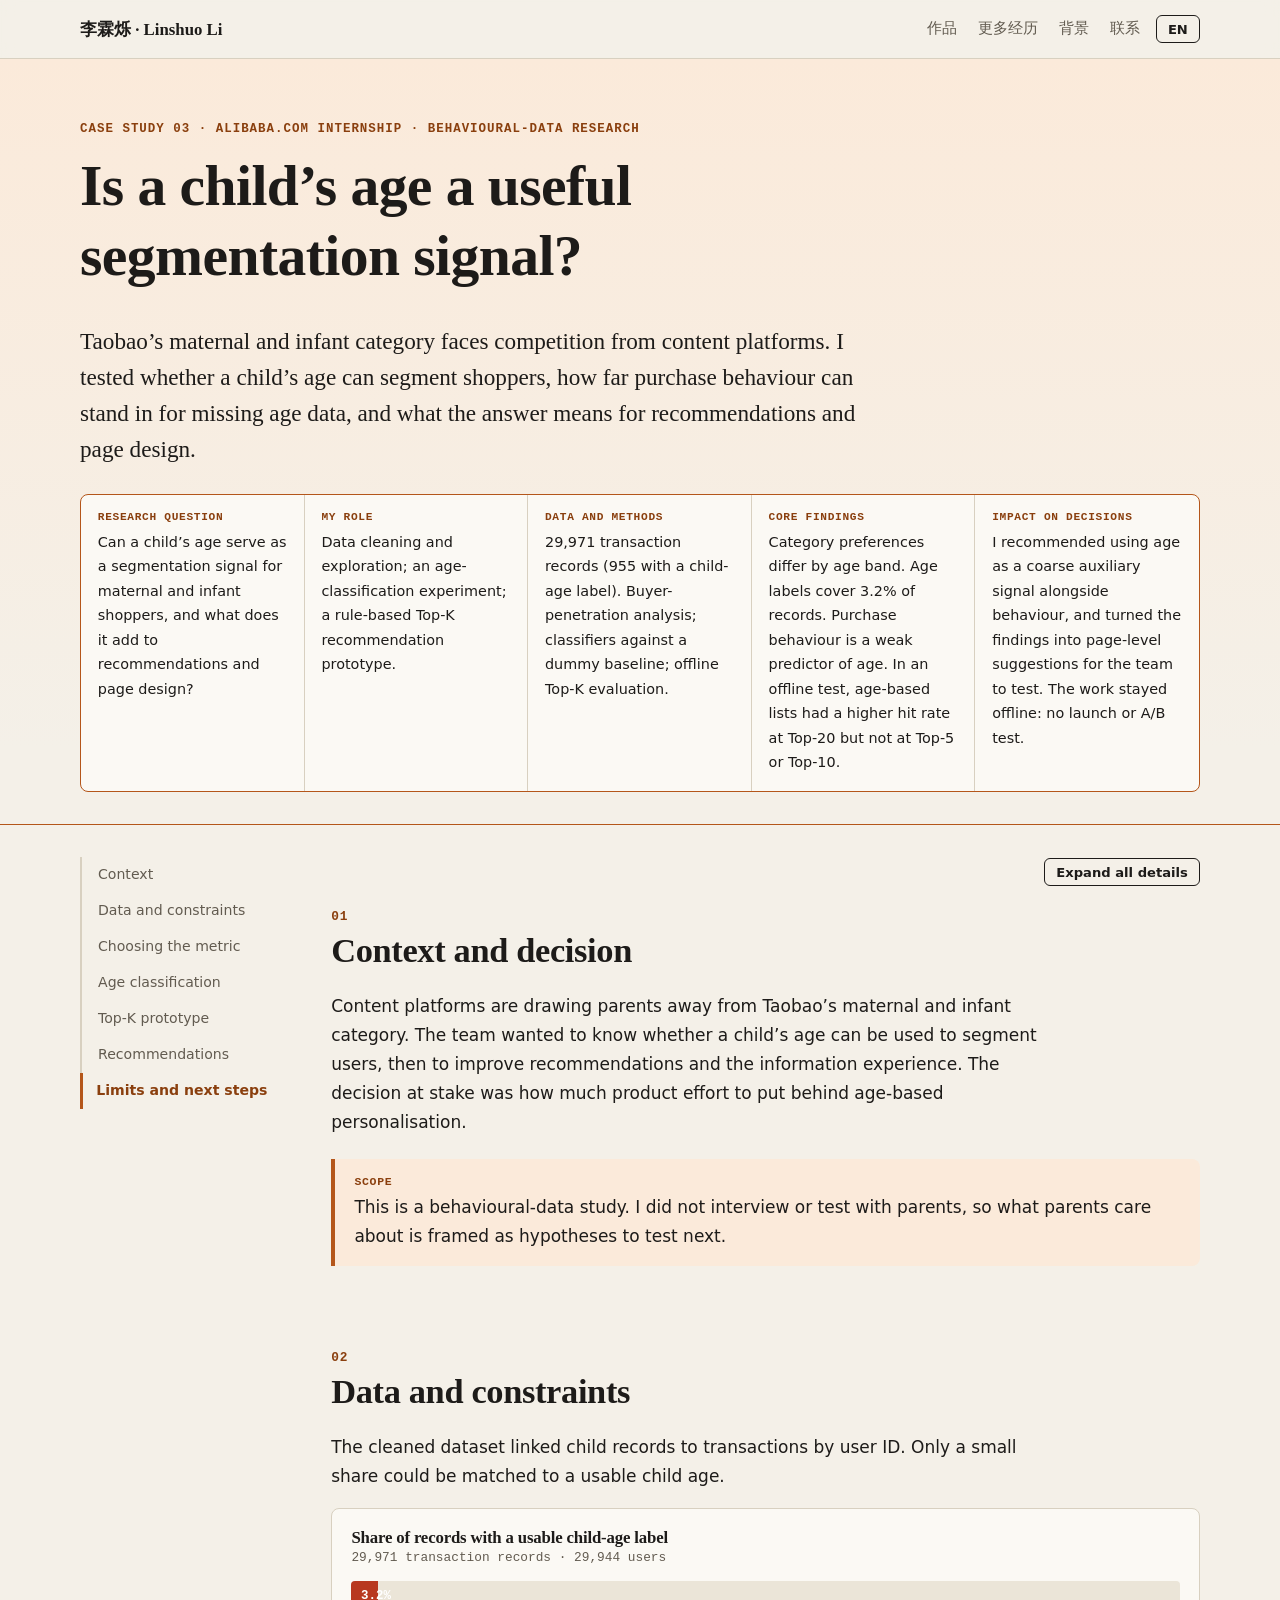
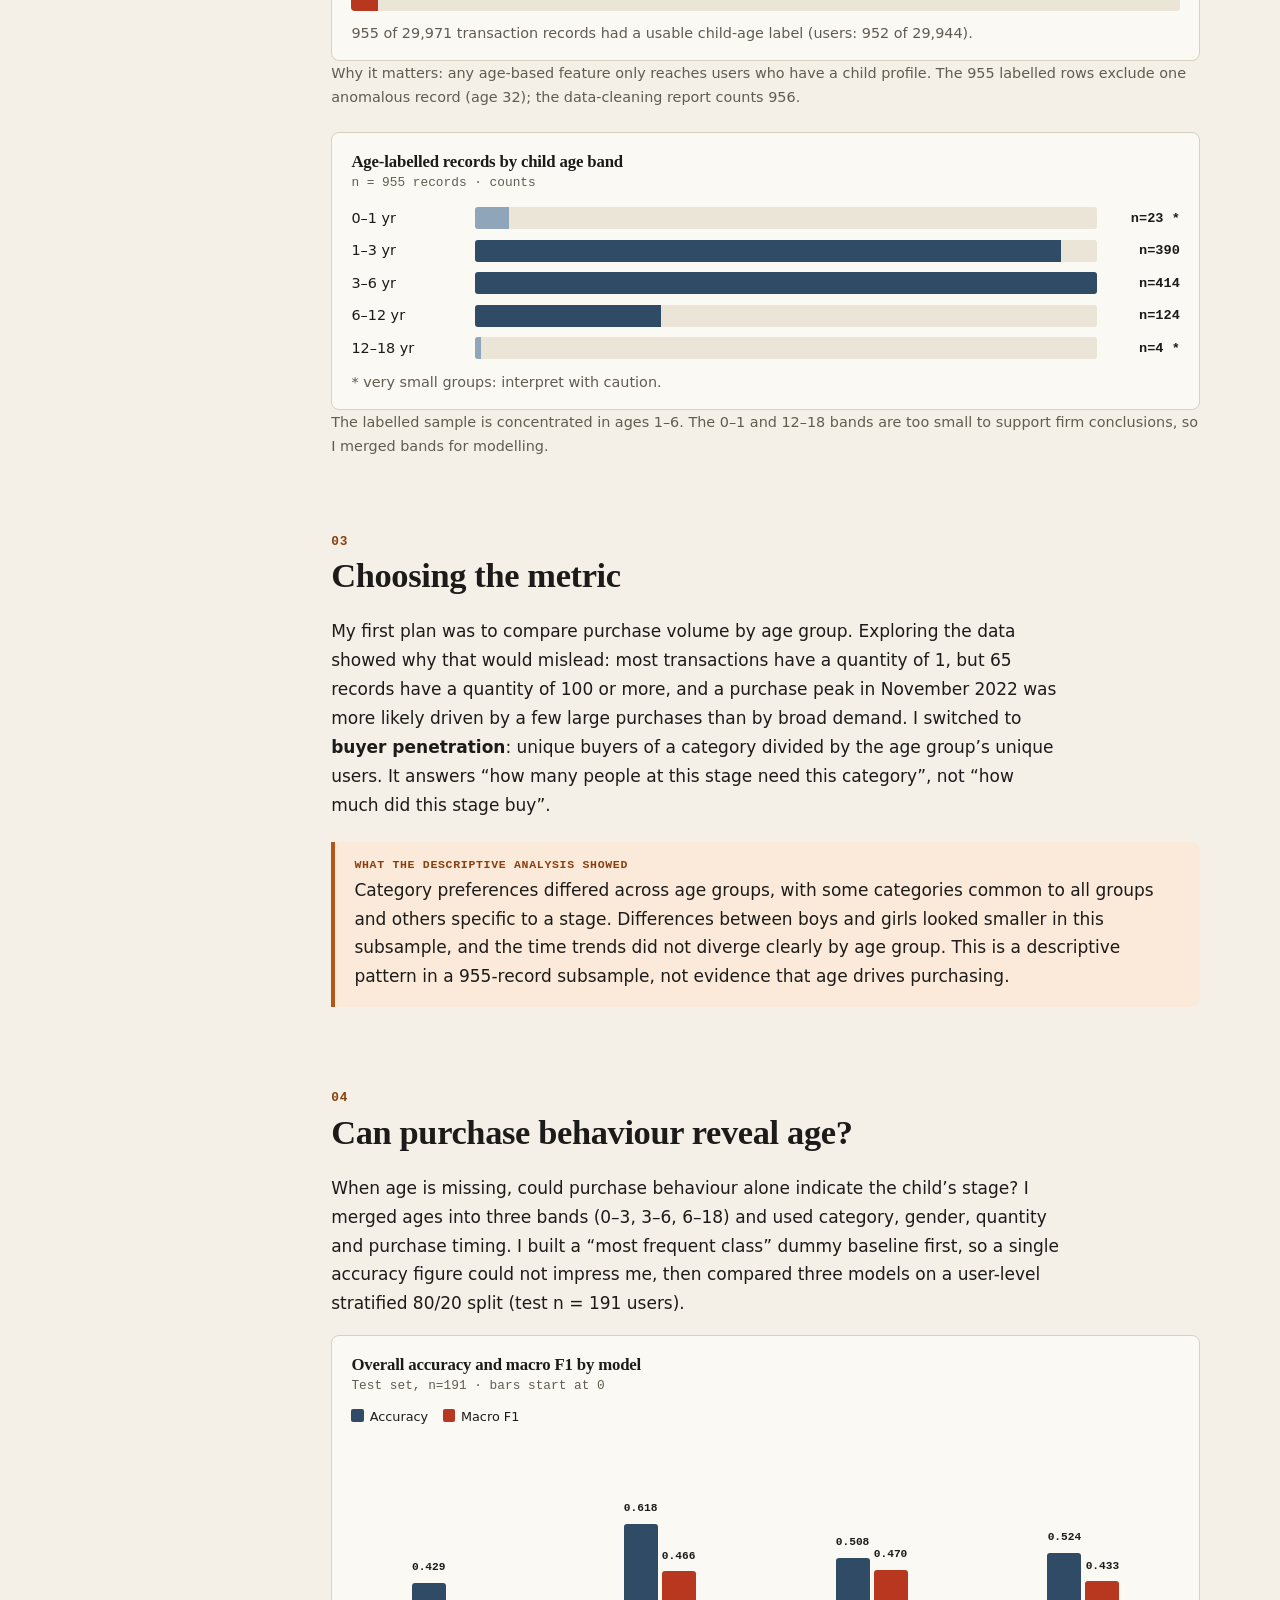
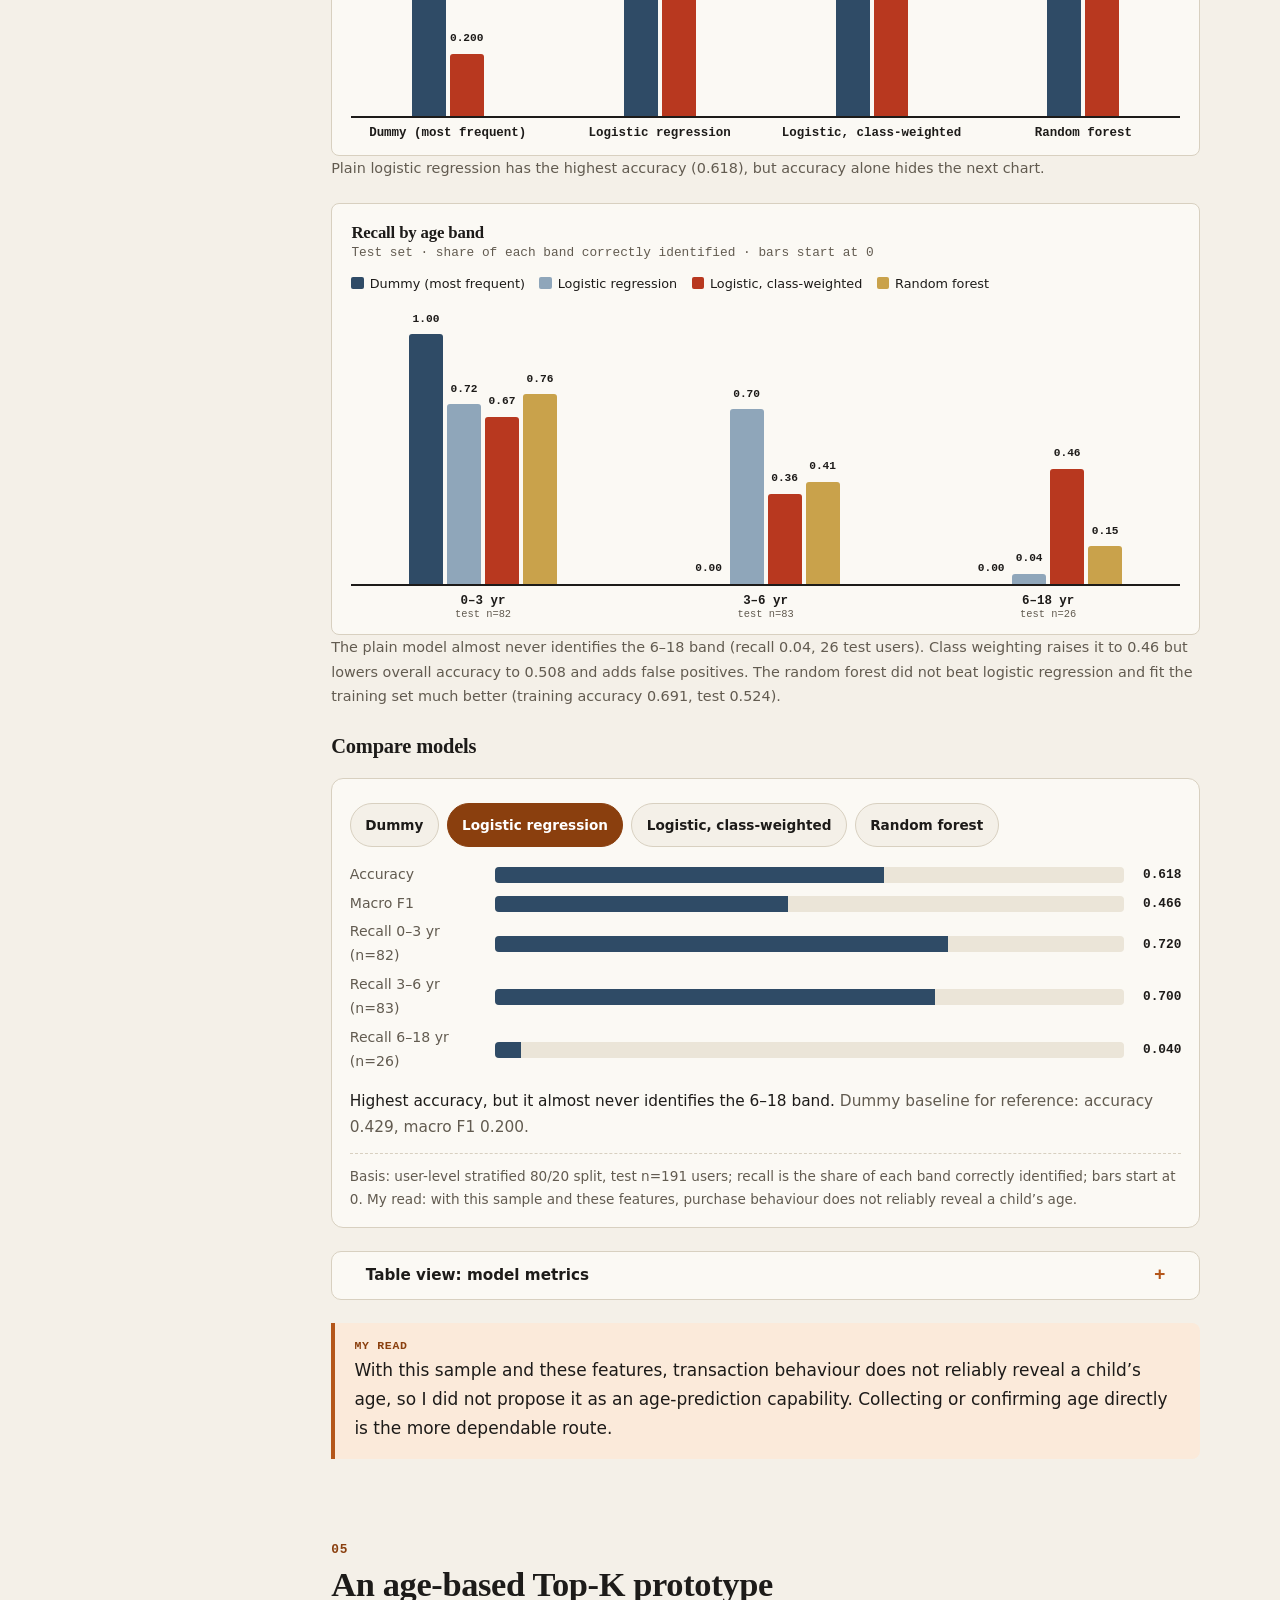
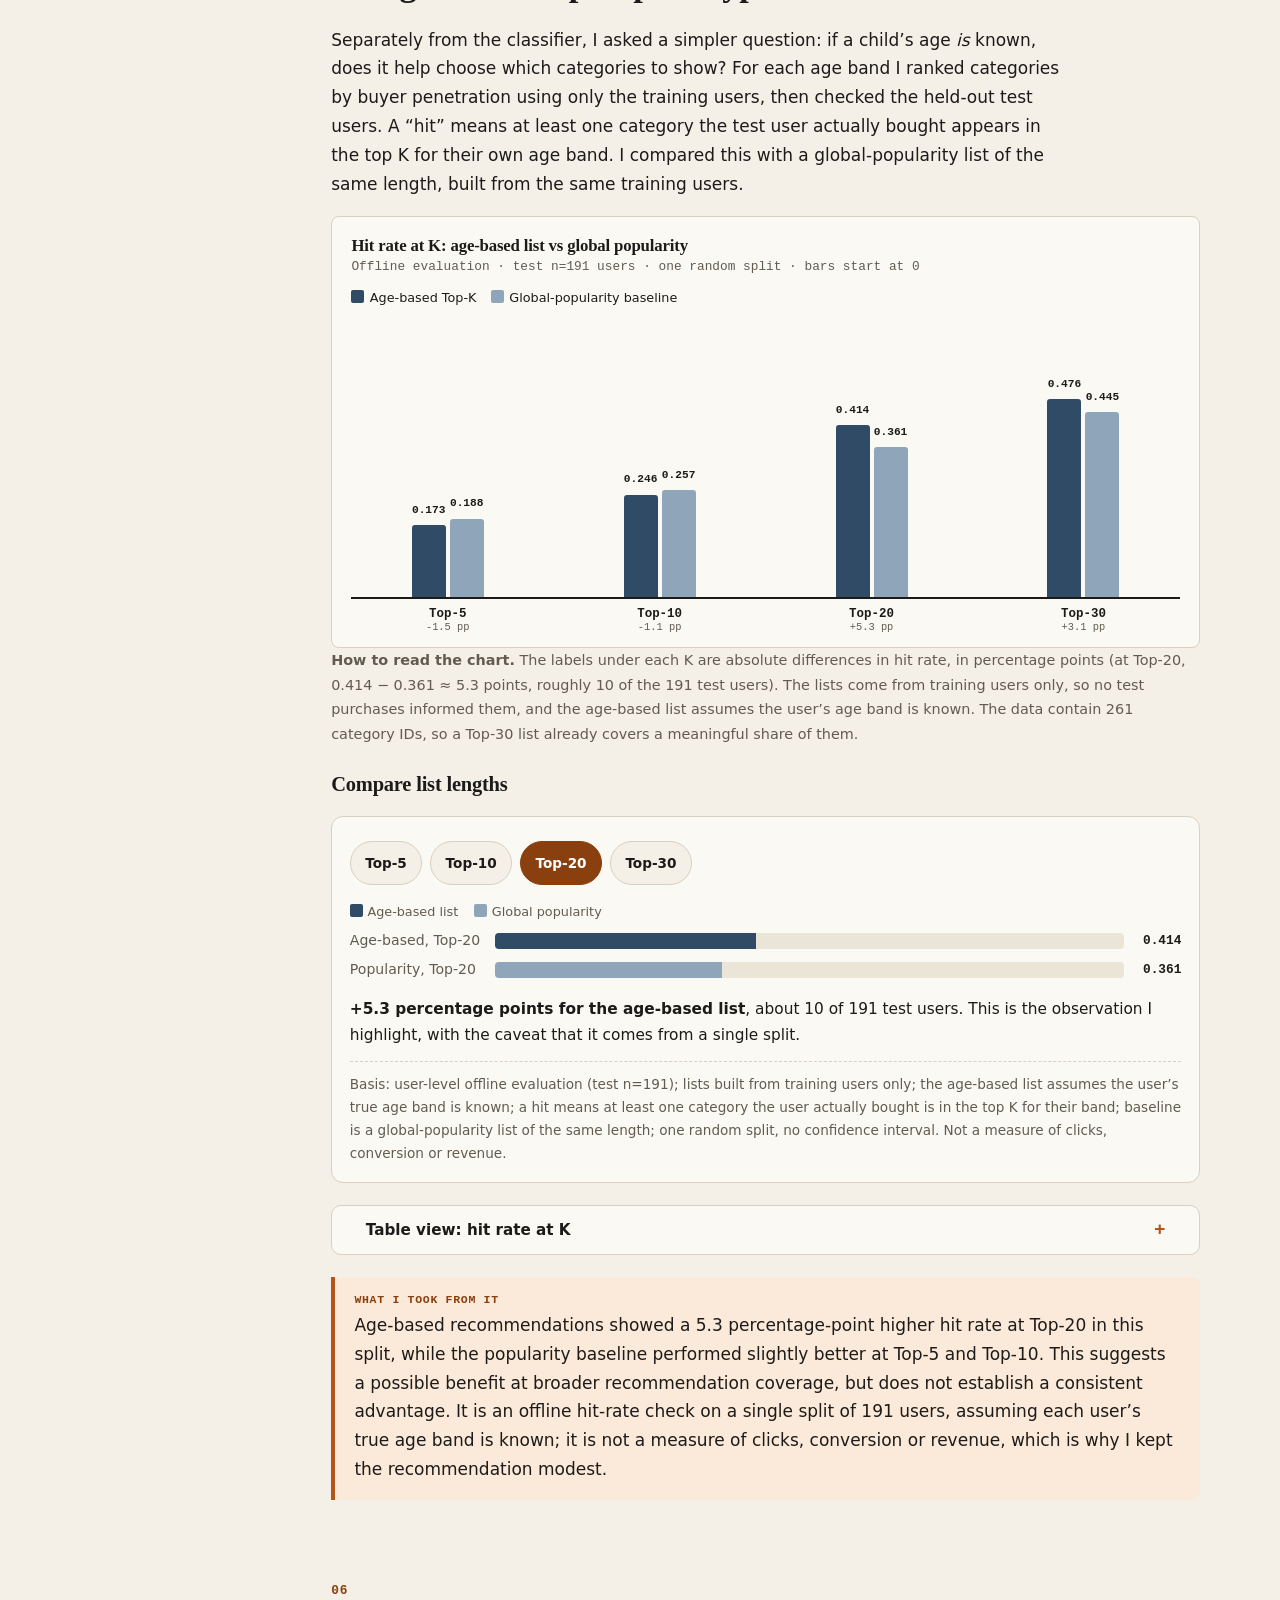
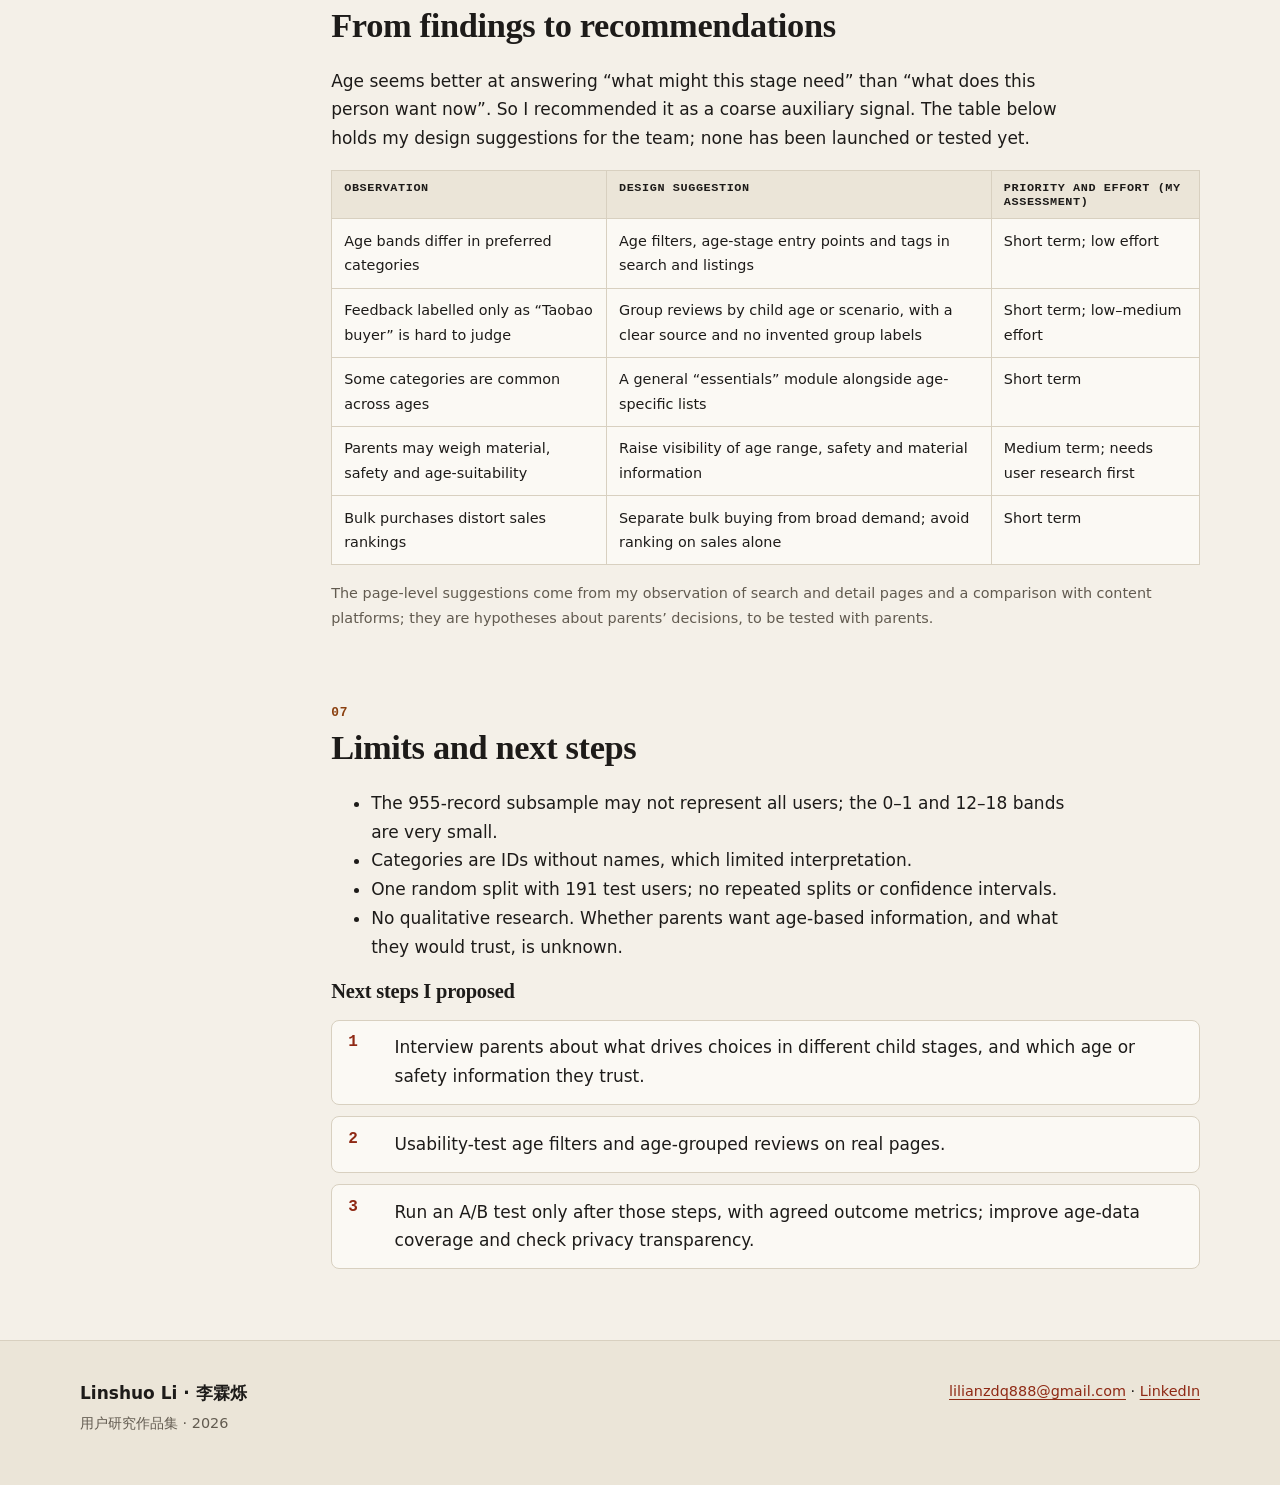
==== projects/alibaba-age-signal.html @ a8edc2e0 "Add portfolio website Add portfolio website" ====
<!DOCTYPE html>

<html data-mode="final" lang="en">
<head>
<meta charset="utf-8"/>
<meta content="width=device-width,initial-scale=1" name="viewport"/>
<title>Alibaba age signal — Linshuo Li</title>
<meta content="Case study: behavioural-data analysis of age as a segmentation signal." name="description"/>
<link href="../assets/css/main.css" rel="stylesheet"/>
<link href="../assets/css/v2.css" rel="stylesheet"/>
</head>
<body data-theme="alibaba">
<a class="skip" data-zh="跳到正文" href="#main">Skip to content</a>

<header class="top"><div class="wrap">
<a class="brand" href="../index.html">李霖烁 · Linshuo Li</a>
<nav aria-label="Main" class="nav" id="nav"><a data-zh="作品" href="../index.html#work">Work</a><a data-zh="更多经历" href="../index.html#more">More work</a><a data-zh="背景" href="../index.html#about">Background</a><a data-zh="联系" href="../index.html#contact">Contact</a></nav>
<button aria-label="Switch language" class="btn sm" id="langBtn" type="button">EN</button>
<button aria-controls="nav" aria-expanded="false" class="btn sm menu-btn" data-zh="菜单" type="button">Menu</button>
</div></header>
<main id="main">
<div class="p-hero"><div class="wrap">
<p class="eyebrow">Case study 03 · Alibaba.com internship · behavioural-data research</p>
<h1>Is a child’s age a useful segmentation signal?</h1>
<p class="positioning" style="margin-bottom:0">Taobao’s maternal and infant category faces competition from content platforms. I tested whether a child’s age can segment shoppers, how far purchase behaviour can stand in for missing age data, and what the answer means for recommendations and page design.</p>
<div class="summary">
<div><b>Research question</b>Can a child’s age serve as a segmentation signal for maternal and infant shoppers, and what does it add to recommendations and page design?</div>
<div><b>My role</b>Data cleaning and exploration; an age-classification experiment; a rule-based Top-K recommendation prototype.</div>
<div><b>Data and methods</b>29,971 transaction records (955 with a child-age label). Buyer-penetration analysis; classifiers against a dummy baseline; offline Top-K evaluation.</div>
<div><b>Core findings</b>Category preferences differ by age band. Age labels cover 3.2% of records. Purchase behaviour is a weak predictor of age. In an offline test, age-based lists had a higher hit rate at Top-20 but not at Top-5 or Top-10.</div>
<div><b>Impact on decisions</b>I recommended using age as a coarse auxiliary signal alongside behaviour, and turned the findings into page-level suggestions for the team to test. The work stayed offline: no launch or A/B test.</div>
</div></div></div>
<div class="wrap layout">
<nav aria-label="On this page" class="toc"><a href="#context">Context</a><a href="#data">Data and constraints</a><a href="#metric">Choosing the metric</a><a href="#model">Age classification</a><a href="#topk">Top-K prototype</a><a href="#action">Recommendations</a><a href="#limits">Limits and next steps</a></nav>
<article>
<p class="deep-ctl"><button class="btn sm" data-expand-all="" type="button">Expand all details</button></p>
<section id="context"><h2><span class="n">01</span>Context and decision</h2>
<p class="read">Content platforms are drawing parents away from Taobao’s maternal and infant category. The team wanted to know whether a child’s age can be used to segment users, then to improve recommendations and the information experience. The decision at stake was how much product effort to put behind age-based personalisation.</p>
<div class="callout"><b class="k">Scope</b><p>This is a behavioural-data study. I did not interview or test with parents, so what parents care about is framed as hypotheses to test next.</p></div></section>
<section id="data"><h2><span class="n">02</span>Data and constraints</h2>
<p class="read">The cleaned dataset linked child records to transactions by user ID. Only a small share could be matched to a usable child age.</p>
<div class="chart"><h4>Share of records with a usable child-age label</h4><p class="sub">29,971 transaction records · 29,944 users</p><div data-chart="coverage"></div></div>
<p class="small muted">Why it matters: any age-based feature only reaches users who have a child profile. The 955 labelled rows exclude one anomalous record (age 32); the data-cleaning report counts 956.</p>
<div class="chart" style="margin-top:1.4rem"><h4>Age-labelled records by child age band</h4><p class="sub">n = 955 records · counts</p><div data-chart="ageDist"></div></div>
<p class="small muted">The labelled sample is concentrated in ages 1–6. The 0–1 and 12–18 bands are too small to support firm conclusions, so I merged bands for modelling.</p></section>
<section id="metric"><h2><span class="n">03</span>Choosing the metric</h2>
<p class="read">My first plan was to compare purchase volume by age group. Exploring the data showed why that would mislead: most transactions have a quantity of 1, but 65 records have a quantity of 100 or more, and a purchase peak in November 2022 was more likely driven by a few large purchases than by broad demand. I switched to <b>buyer penetration</b>: unique buyers of a category divided by the age group’s unique users. It answers “how many people at this stage need this category”, not “how much did this stage buy”.</p>
<div class="callout data"><b class="k">What the descriptive analysis showed</b><p>Category preferences differed across age groups, with some categories common to all groups and others specific to a stage. Differences between boys and girls looked smaller in this subsample, and the time trends did not diverge clearly by age group. This is a descriptive pattern in a 955-record subsample, not evidence that age drives purchasing.</p></div></section>
<section id="model"><h2><span class="n">04</span>Can purchase behaviour reveal age?</h2>
<p class="read">When age is missing, could purchase behaviour alone indicate the child’s stage? I merged ages into three bands (0–3, 3–6, 6–18) and used category, gender, quantity and purchase timing. I built a “most frequent class” dummy baseline first, so a single accuracy figure could not impress me, then compared three models on a user-level stratified 80/20 split (test n = 191 users).</p>
<div class="chart"><h4>Overall accuracy and macro F1 by model</h4><p class="sub">Test set, n=191 · bars start at 0</p><div data-chart="models"></div></div>
<p class="small muted">Plain logistic regression has the highest accuracy (0.618), but accuracy alone hides the next chart.</p>
<div class="chart" style="margin-top:1.4rem"><h4>Recall by age band</h4><p class="sub">Test set · share of each band correctly identified · bars start at 0</p><div data-chart="recall"></div></div>
<p class="small muted">The plain model almost never identifies the 6–18 band (recall 0.04, 26 test users). Class weighting raises it to 0.46 but lowers overall accuracy to 0.508 and adds false positives. The random forest did not beat logistic regression and fit the training set much better (training accuracy 0.691, test 0.524).</p>
<h3 style="margin-top:1.6rem">Compare models</h3><div class="xp" data-xp="models"></div><details class="deep" open=""><summary>Table view: model metrics</summary><div class="tbl-wrap"><table class="tbl"><thead><tr><th>Model</th><th>Accuracy</th><th>Macro F1</th><th>Recall 0–3</th><th>Recall 3–6</th><th>Recall 6–18</th></tr></thead><tbody><tr><td>Dummy (most frequent)</td><td>0.429</td><td>0.200</td><td>1.00</td><td>0.00</td><td>0.00</td></tr><tr><td>Logistic regression</td><td>0.618</td><td>0.466</td><td>0.72</td><td>0.70</td><td>0.04</td></tr><tr><td>Logistic, class-weighted</td><td>0.508</td><td>0.470</td><td>0.67</td><td>0.36</td><td>0.46</td></tr><tr><td>Random forest</td><td>0.524</td><td>0.433</td><td>0.76</td><td>0.41</td><td>0.15</td></tr></tbody></table></div><p class="small muted">Test set n=191 users (support 82 / 83 / 26).</p></details>
<div class="callout"><b class="k">My read</b><p>With this sample and these features, transaction behaviour does not reliably reveal a child’s age, so I did not propose it as an age-prediction capability. Collecting or confirming age directly is the more dependable route.</p></div></section>
<section id="topk"><h2><span class="n">05</span>An age-based Top-K prototype</h2>
<p class="read">Separately from the classifier, I asked a simpler question: if a child’s age <em>is</em> known, does it help choose which categories to show? For each age band I ranked categories by buyer penetration using only the training users, then checked the held-out test users. A “hit” means at least one category the test user actually bought appears in the top K for their own age band. I compared this with a global-popularity list of the same length, built from the same training users.</p>
<div class="chart"><h4>Hit rate at K: age-based list vs global popularity</h4><p class="sub">Offline evaluation · test n=191 users · one random split · bars start at 0</p><div data-chart="hit"></div></div>
<p class="small muted"><b>How to read the chart.</b> The labels under each K are absolute differences in hit rate, in percentage points (at Top-20, 0.414 − 0.361 ≈ 5.3 points, roughly 10 of the 191 test users). The lists come from training users only, so no test purchases informed them, and the age-based list assumes the user’s age band is known. The data contain 261 category IDs, so a Top-30 list already covers a meaningful share of them.</p>
<h3 style="margin-top:1.6rem">Compare list lengths</h3><div class="xp" data-xp="k"></div><details class="deep" open=""><summary>Table view: hit rate at K</summary><div class="tbl-wrap"><table class="tbl"><thead><tr><th>K</th><th>Age-based</th><th>Global popularity</th><th>Difference (points)</th></tr></thead><tbody><tr><td>5</td><td>0.173</td><td>0.188</td><td>−1.5</td></tr><tr><td>10</td><td>0.246</td><td>0.257</td><td>−1.1</td></tr><tr><td>20</td><td>0.414</td><td>0.361</td><td>+5.3</td></tr><tr><td>30</td><td>0.476</td><td>0.445</td><td>+3.1</td></tr></tbody></table></div><p class="small muted">Offline, user-level, test n=191, single split.</p></details>
<div class="callout data"><b class="k">What I took from it</b><p>Age-based recommendations showed a 5.3 percentage-point higher hit rate at Top-20 in this split, while the popularity baseline performed slightly better at Top-5 and Top-10. This suggests a possible benefit at broader recommendation coverage, but does not establish a consistent advantage. It is an offline hit-rate check on a single split of 191 users, assuming each user’s true age band is known; it is not a measure of clicks, conversion or revenue, which is why I kept the recommendation modest.</p></div></section>
<section id="action"><h2><span class="n">06</span>From findings to recommendations</h2>
<p class="read">Age seems better at answering “what might this stage need” than “what does this person want now”. So I recommended it as a coarse auxiliary signal. The table below holds my design suggestions for the team; none has been launched or tested yet.</p>
<div class="tbl-wrap"><table class="tbl"><thead><tr><th>Observation</th><th>Design suggestion</th><th>Priority and effort (my assessment)</th></tr></thead><tbody>
<tr><td>Age bands differ in preferred categories</td><td>Age filters, age-stage entry points and tags in search and listings</td><td>Short term; low effort</td></tr>
<tr><td>Feedback labelled only as “Taobao buyer” is hard to judge</td><td>Group reviews by child age or scenario, with a clear source and no invented group labels</td><td>Short term; low–medium effort</td></tr>
<tr><td>Some categories are common across ages</td><td>A general “essentials” module alongside age-specific lists</td><td>Short term</td></tr>
<tr><td>Parents may weigh material, safety and age-suitability</td><td>Raise visibility of age range, safety and material information</td><td>Medium term; needs user research first</td></tr>
<tr><td>Bulk purchases distort sales rankings</td><td>Separate bulk buying from broad demand; avoid ranking on sales alone</td><td>Short term</td></tr>
</tbody></table></div>
<p class="small muted">The page-level suggestions come from my observation of search and detail pages and a comparison with content platforms; they are hypotheses about parents’ decisions, to be tested with parents.</p></section>
<section id="limits"><h2><span class="n">07</span>Limits and next steps</h2>
<ul class="read"><li>The 955-record subsample may not represent all users; the 0–1 and 12–18 bands are very small.</li>
<li>Categories are IDs without names, which limited interpretation.</li>
<li>One random split with 191 test users; no repeated splits or confidence intervals.</li>
<li>No qualitative research. Whether parents want age-based information, and what they would trust, is unknown.</li></ul>
<h3>Next steps I proposed</h3>
<ol class="stage-list"><li><span>Interview parents about what drives choices in different child stages, and which age or safety information they trust.</span></li><li><span>Usability-test age filters and age-grouped reviews on real pages.</span></li><li><span>Run an A/B test only after those steps, with agreed outcome metrics; improve age-data coverage and check privacy transparency.</span></li></ol>

</section>
</article></div>
</main>
<footer class="site"><div class="wrap">
<div><b>Linshuo Li · 李霖烁</b><br/><span class="muted small" data-zh="用户研究作品集 · 2026">User research portfolio · 2026</span></div>
<div class="small"><a href="mailto:lilianzdq888@gmail.com">lilianzdq888@gmail.com</a> · <a href="https://www.linkedin.com/in/lilian-li-856014299/" rel="noopener" target="_blank">LinkedIn</a></div>
</div></footer>
<script src="../assets/js/data.js"></script>
<script src="../assets/js/main.js"></script>
<script src="../assets/js/v2.js"></script>
</body>
</html>
---- assets/css/main.css ----
/* Research-notebook / evidence-board theme. Edit the variables to re-theme. */
:root{
  --paper:#F4F0E8; --paper2:#EBE5D8; --card:#FBF9F4; --ink:#1D1B19; --muted:#625B50; --rule:#D8D0C0;
  --accent:#B8381F; --accent-ink:#8F2914; --data:#2F4B66; --data2:#8FA6BA; --tint:#E4EAF0; --mark:#F5E391;
  --serif:"Iowan Old Style","Palatino Linotype","Noto Serif SC","Songti SC","STSong",Georgia,serif;
  --sans:system-ui,-apple-system,"Segoe UI","PingFang SC","Microsoft YaHei","Noto Sans SC",sans-serif;
  --mono:ui-monospace,"SF Mono",Consolas,"Liberation Mono",monospace;
  --maxw:1120px; --read:68ch;
}
*,*::before,*::after{box-sizing:border-box}
html{scroll-behavior:smooth;-webkit-text-size-adjust:100%}
body{margin:0;background:var(--paper);color:var(--ink);font:400 17px/1.7 var(--sans);overflow-x:hidden}
img,video{max-width:100%;height:auto;display:block}
a{color:var(--accent-ink);text-underline-offset:3px}
a:hover{color:var(--accent)}
:focus-visible{outline:3px solid var(--data);outline-offset:3px;border-radius:3px}
.skip{position:absolute;left:-999px;top:8px;background:var(--ink);color:#fff;padding:.5rem .9rem;z-index:100}
.skip:focus{left:8px}
.wrap{width:min(100% - 2.5rem,var(--maxw));margin-inline:auto}
h1,h2,h3,h4{font-family:var(--serif);line-height:1.2;margin:0 0 .6em;font-weight:600;letter-spacing:-.01em}
h1{font-size:clamp(2.1rem,5.4vw,3.6rem)} h2{font-size:clamp(1.55rem,3.2vw,2.15rem)} h3{font-size:1.28rem} h4{font-size:1.05rem}
p{margin:0 0 1em} .read{max-width:var(--read)}
.eyebrow{font:600 .78rem/1 var(--mono);letter-spacing:.08em;text-transform:uppercase;color:var(--accent-ink);margin:0 0 1rem}
.muted{color:var(--muted)} .small{font-size:.9rem} .mono{font-family:var(--mono)}

/* top bar */
.top{position:sticky;top:0;z-index:50;background:color-mix(in srgb,var(--paper) 92%,transparent);backdrop-filter:blur(8px);border-bottom:1px solid var(--rule)}
.top .wrap{display:flex;align-items:center;gap:1rem;min-height:58px}
.brand{font:700 1.05rem var(--serif);text-decoration:none;color:var(--ink);margin-right:auto}
.nav{display:flex;gap:1.3rem;align-items:center}
.nav a{font:500 .92rem var(--sans);text-decoration:none;color:var(--muted);padding:.4rem 0;border-bottom:2px solid transparent}
.nav a:hover,.nav a[aria-current="true"]{color:var(--ink);border-bottom-color:var(--accent)}
.btn{display:inline-flex;align-items:center;gap:.5rem;font:600 .92rem var(--sans);padding:.65rem 1.05rem;border:1.5px solid var(--ink);border-radius:6px;background:transparent;color:var(--ink);text-decoration:none;cursor:pointer;transition:transform .15s,background .15s,color .15s}
.btn:hover{background:var(--ink);color:var(--paper);transform:translateY(-1px)}
.btn.solid{background:var(--ink);color:var(--paper)} .btn.solid:hover{background:var(--accent);border-color:var(--accent)}
.btn.sm{padding:.35rem .7rem;font-size:.82rem}
.menu-btn{display:none}
@media(max-width:860px){
  .menu-btn{display:inline-flex}
  .nav{position:absolute;inset:58px 0 auto 0;background:var(--paper);border-bottom:1px solid var(--rule);flex-direction:column;align-items:flex-start;padding:.8rem 1.25rem 1.2rem;gap:.2rem;display:none}
  .nav.open{display:flex} .nav a{padding:.55rem 0;width:100%}
}

/* notebook paper hero */
.hero{padding:clamp(2.5rem,6vw,5rem) 0 clamp(2rem,4vw,3.5rem);background-image:linear-gradient(var(--rule) 1px,transparent 1px);background-size:100% 2.1rem;background-position:0 .6rem;border-bottom:1px solid var(--rule)}
.hero .grid{display:grid;grid-template-columns:minmax(0,1.5fr) minmax(0,.8fr);gap:clamp(1.5rem,4vw,3.5rem);align-items:center}
.hero.nophoto .grid{grid-template-columns:1fr}
.hero h1 .en-name{display:block;font-size:.5em;font-weight:500;color:var(--muted);margin-top:.35em;font-family:var(--sans);letter-spacing:0}
.positioning{font:400 clamp(1.15rem,2.3vw,1.45rem)/1.55 var(--serif);max-width:34em;margin:1.2rem 0 1.6rem}
.positioning mark{background:linear-gradient(transparent 55%,var(--mark) 55%);color:inherit}
.chips{display:flex;flex-wrap:wrap;gap:.5rem;margin:0 0 1.5rem;padding:0;list-style:none}
.chip{font:500 .8rem var(--sans);padding:.28rem .7rem;border:1px solid var(--rule);border-radius:99px;background:var(--card)}
.cta-row{display:flex;flex-wrap:wrap;gap:.7rem}
.photo{margin:0;position:relative;transform:rotate(1.2deg);background:var(--card);padding:.7rem .7rem 2.2rem;box-shadow:0 10px 30px -14px rgba(0,0,0,.35);border:1px solid var(--rule)}
.photo::before{content:"";position:absolute;top:-12px;left:50%;width:84px;height:24px;margin-left:-42px;background:rgba(184,56,31,.28);transform:rotate(-3deg)}
.photo{min-width:0}.photo img{aspect-ratio:4/5;object-fit:cover;width:100%}
@media(max-width:820px){.hero .grid{grid-template-columns:minmax(0,1fr)}.photo{max-width:260px;order:-1}}

section.block{padding:clamp(2.5rem,6vw,4.5rem) 0;border-top:1px solid var(--rule)}
section.block:first-of-type{border-top:0}
.sec-head{display:flex;justify-content:space-between;align-items:end;gap:1rem;flex-wrap:wrap;margin-bottom:1.6rem}
.sec-head h2{margin:0}

/* ability cards */
.abilities{display:grid;grid-template-columns:repeat(3,1fr);gap:1.1rem}
.ability{background:var(--card);border:1px solid var(--rule);border-radius:8px;padding:1.3rem 1.3rem 1.1rem;position:relative;transition:transform .2s,box-shadow .2s}
.ability:hover{transform:translateY(-3px);box-shadow:0 12px 24px -16px rgba(0,0,0,.4)}
.ability .no{font:700 .8rem var(--mono);color:var(--accent-ink)}
.ability p{margin:.3rem 0 .8rem;font-size:.96rem}
.ability .ev{font:500 .85rem var(--sans)}
@media(max-width:900px){.abilities{grid-template-columns:1fr}}

/* project covers */
.projects{display:grid;gap:1.3rem}
.pcard{display:grid;grid-template-columns:1.05fr 1fr;background:var(--card);border:1px solid var(--rule);border-radius:10px;overflow:hidden;text-decoration:none;color:inherit;transition:transform .25s,box-shadow .25s}
.pcard:hover{transform:translateY(-4px);box-shadow:0 18px 34px -22px rgba(0,0,0,.5);color:inherit}
.pcard:nth-child(even){grid-template-columns:1fr 1.05fr}.pcard:nth-child(even) .cover{order:2}
.cover{position:relative;min-height:290px;background:var(--tint);overflow:hidden}
.cover img.bg{position:absolute;inset:0;width:100%;height:100%;object-fit:cover;transition:transform .6s}
.pcard:hover .cover img.bg{transform:scale(1.04)}
.cover .badge{position:absolute;left:1rem;top:1rem;font:600 .72rem var(--mono);background:var(--ink);color:var(--paper);padding:.3rem .55rem;border-radius:4px;letter-spacing:.05em}
.pbody{padding:clamp(1.3rem,3vw,2.1rem);display:flex;flex-direction:column;gap:.2rem}
.pbody h3{font-size:1.55rem;margin-bottom:.5rem}
.facts{margin:.8rem 0 1rem;padding:0;list-style:none;display:grid;gap:.35rem;font-size:.92rem}
.facts li{display:grid;grid-template-columns:7.2rem 1fr;gap:.5rem}
.facts b{font:600 .72rem var(--mono);text-transform:uppercase;letter-spacing:.05em;color:var(--muted);padding-top:.25rem}
.more-link{margin-top:auto;font:600 .92rem var(--sans);color:var(--accent-ink)}
@media(max-width:820px){.pcard,.pcard:nth-child(even){grid-template-columns:1fr}.pcard:nth-child(even) .cover{order:0}.cover{min-height:210px}}
.cover-chart{position:absolute;inset:0;padding:1.6rem 1.4rem 1rem;display:flex;align-items:flex-end;gap:.6rem;background:linear-gradient(160deg,#E4EAF0,#F4F0E8)}
.cover-chart i{flex:1;background:var(--data);border-radius:3px 3px 0 0;display:block;position:relative}
.cover-chart i.lite{background:var(--data2)} .cover-chart i span{position:absolute;top:-1.2rem;left:0;right:0;text-align:center;font:600 .7rem var(--mono);color:var(--muted)}
.cover-chart small{position:absolute;left:1.4rem;top:3.4rem;font:600 .75rem var(--mono);color:var(--muted);max-width:60%}

/* small cards & timeline */
.cards{display:grid;grid-template-columns:repeat(3,1fr);gap:1rem}
@media(max-width:960px){.cards{grid-template-columns:1fr 1fr}} @media(max-width:620px){.cards{grid-template-columns:1fr}}
.mini{background:var(--card);border:1px solid var(--rule);border-radius:8px;padding:1.1rem 1.2rem}
.mini h3{font-size:1.08rem;margin-bottom:.35rem} .mini p{font-size:.92rem;margin:.3rem 0}
.tag{display:inline-block;font:600 .7rem var(--mono);letter-spacing:.04em;padding:.18rem .5rem;border-radius:4px;background:var(--tint);color:var(--data);margin:0 .3rem .3rem 0;text-transform:uppercase}
.tag.warn{background:#F8E0D8;color:var(--accent-ink)} .tag.synth{background:#FBE7A6;color:#5B4500}
.timeline{list-style:none;margin:0;padding:0 0 0 1.4rem;border-left:2px solid var(--rule)}
.timeline li{position:relative;padding:0 0 1.25rem 1rem}
.timeline li::before{content:"";position:absolute;left:-1.87rem;top:.5rem;width:.7rem;height:.7rem;border-radius:50%;background:var(--paper);border:2px solid var(--accent)}
.timeline time{font:600 .8rem var(--mono);color:var(--muted)} .timeline b{display:block;font-family:var(--serif);font-size:1.05rem}
.two{display:grid;grid-template-columns:1fr 1fr;gap:clamp(1.4rem,4vw,3rem)}@media(max-width:820px){.two{grid-template-columns:1fr}}
.life{display:grid;grid-template-columns:repeat(4,minmax(0,1fr));gap:.8rem}.life .slot{aspect-ratio:3/2}@media(max-width:700px){.life{grid-template-columns:repeat(2,minmax(0,1fr))}}
footer.site{border-top:1px solid var(--rule);padding:2.4rem 0 3rem;background:var(--paper2)}
footer .wrap{display:flex;justify-content:space-between;flex-wrap:wrap;gap:1.2rem}

/* review-mode placeholders (hidden in final) */
.slot{position:relative;margin:0;min-width:0}
.slot img{width:100%;height:100%;object-fit:cover;border-radius:4px}
.slot.missing img{display:none}
.slot.missing,.pending{border:2px dashed var(--accent);background:repeating-linear-gradient(135deg,transparent 0 10px,rgba(184,56,31,.06) 10px 20px);border-radius:8px;padding:1rem;color:var(--accent-ink);font:500 .85rem/1.5 var(--mono)}
.slot.missing{display:grid;place-items:center;text-align:center;min-height:120px}
.pending::before{content:"REVIEW ONLY · 待确认 / 待补充";display:block;font-weight:700;margin-bottom:.4rem;letter-spacing:.06em}
html[data-mode="final"] .pending,html[data-mode="final"] .slot.missing,html[data-mode="final"] .review-only{display:none!important}
.review-banner{background:var(--accent);color:#fff;font:600 .8rem var(--mono);text-align:center;padding:.35rem}
html[data-mode="final"] .review-banner{display:none}

/* ---------- project pages ---------- */
.p-hero{padding:clamp(2.2rem,5vw,4rem) 0 2rem;border-bottom:1px solid var(--rule)}
.p-hero h1{max-width:20ch}
.summary{margin-top:1.6rem;display:grid;grid-template-columns:repeat(5,1fr);border:1px solid var(--ink);background:var(--card);border-radius:8px;overflow:hidden}
.summary div{padding:1rem 1.05rem;border-right:1px solid var(--rule);font-size:.9rem}
.summary div:last-child{border-right:0}
.summary b{display:block;font:700 .7rem var(--mono);letter-spacing:.06em;text-transform:uppercase;color:var(--accent-ink);margin-bottom:.45rem}
@media(max-width:1000px){.summary{grid-template-columns:1fr 1fr}.summary div{border-bottom:1px solid var(--rule)}}
@media(max-width:560px){.summary{grid-template-columns:1fr}}
.layout{display:grid;grid-template-columns:200px minmax(0,1fr);gap:clamp(1.5rem,4vw,3.5rem);padding-top:2rem}
.toc{position:sticky;top:76px;align-self:start;font-size:.88rem;border-left:2px solid var(--rule);padding-left:1rem}
.toc a{display:block;padding:.38rem 0;color:var(--muted);text-decoration:none}
.toc a[aria-current="true"]{color:var(--ink);font-weight:600}
.toc a[aria-current="true"]::before{content:"";}
@media(max-width:980px){.layout{grid-template-columns:minmax(0,1fr)}.toc{display:none}}
article section{padding:0 0 clamp(2rem,5vw,3.4rem);scroll-margin-top:80px}
article h2{padding-top:.4rem}
article h2 .n{font:700 .8rem var(--mono);color:var(--accent-ink);display:block;margin-bottom:.4rem;letter-spacing:.06em}
.callout{border-left:4px solid var(--accent);background:var(--card);padding:1rem 1.2rem;margin:1.4rem 0;border-radius:0 8px 8px 0}
.callout b.k{display:block;font:700 .72rem var(--mono);text-transform:uppercase;letter-spacing:.06em;color:var(--accent-ink);margin-bottom:.3rem}
.callout.data{border-color:var(--data)}.callout.data b.k{color:var(--data)}
.callout p:last-child{margin:0}
.quote{margin:.4rem 0;padding:.7rem 1rem;background:var(--tint);border-radius:6px;font:italic 1rem/1.5 var(--serif)}
.quote cite{display:block;font:600 .72rem var(--mono);font-style:normal;color:var(--muted);margin-top:.3rem}
.tbl{width:100%;border-collapse:collapse;font-size:.9rem;margin:1rem 0;background:var(--card)}
.tbl th,.tbl td{border:1px solid var(--rule);padding:.6rem .75rem;text-align:left;vertical-align:top}
.tbl th{background:var(--paper2);font:700 .74rem var(--mono);letter-spacing:.05em;text-transform:uppercase}
.tbl-wrap{overflow-x:auto;margin:1rem 0;-webkit-overflow-scrolling:touch}.tbl-wrap .tbl{min-width:640px;margin:0}
.fig{margin:1.4rem 0}.fig figcaption{font-size:.88rem;color:var(--muted);margin-top:.55rem;max-width:var(--read)}
.fig figcaption b{color:var(--ink)}
.zoom{display:block;width:100%;padding:0;border:1px solid var(--rule);background:#fff;border-radius:6px;cursor:zoom-in;overflow:hidden}
.zoom img{width:100%}
.fig-grid{display:grid;grid-template-columns:repeat(auto-fit,minmax(240px,1fr));gap:1rem}
details{border:1px solid var(--rule);border-radius:8px;background:var(--card);margin:1rem 0;padding:0 1.1rem}
summary{cursor:pointer;font:600 .95rem var(--sans);padding:.9rem 0;list-style:none}
summary::-webkit-details-marker{display:none}
summary::after{content:"+";float:right;font:700 1.2rem var(--mono);color:var(--accent-ink)}
details[open] summary::after{content:"–"}
details[open]{padding-bottom:1rem}
.vids{display:grid;grid-template-columns:repeat(auto-fit,minmax(150px,200px));gap:1rem;margin:1.2rem 0}
.vid{margin:0}.vid video{border-radius:18px;border:5px solid var(--ink);background:#000;width:100%}
.vid figcaption{font-size:.8rem;color:var(--muted);margin-top:.45rem;line-height:1.4}
.stage-list{display:grid;gap:.7rem;margin:1rem 0;padding:0;list-style:none;counter-reset:s}
.stage-list li{counter-increment:s;display:grid;grid-template-columns:2.2rem 1fr;gap:.7rem;background:var(--card);border:1px solid var(--rule);border-radius:8px;padding:.8rem 1rem}
.stage-list li::before{content:counter(s);font:700 1rem var(--mono);color:var(--accent-ink)}

/* charts (HTML/CSS, values always visible) */
.chart{background:var(--card);border:1px solid var(--rule);border-radius:8px;padding:1.2rem 1.2rem .9rem}
.chart h4{margin:0 0 .15rem}.chart .sub{font:500 .8rem var(--mono);color:var(--muted);margin:0 0 1rem}
.legend{display:flex;flex-wrap:wrap;gap:.9rem;font:500 .8rem var(--sans);margin:0 0 .9rem}
.legend i{display:inline-block;width:.8rem;height:.8rem;border-radius:2px;margin-right:.35rem;vertical-align:-1px}
.hb{display:grid;grid-template-columns:7rem 1fr 4.5rem;gap:.7rem;align-items:center;margin:.5rem 0;font-size:.9rem}
.hb .track{background:var(--paper2);height:22px;border-radius:3px;overflow:hidden}
.hb .fill{height:100%;background:var(--data)}
.hb .fill.lite{background:var(--data2)}
.hb .val{font:600 .85rem var(--mono);text-align:right}
.gb{display:flex;gap:clamp(.6rem,2.5vw,1.8rem);align-items:flex-end;height:280px;border-bottom:2px solid var(--ink);padding:1.8rem .3rem 0;position:relative}
.gb .g{flex:1;display:flex;flex-direction:column;justify-content:flex-end;height:100%}
.gb .bars{display:flex;gap:4px;align-items:flex-end;height:100%;justify-content:center}
.gb .bar{width:clamp(14px,3.6vw,34px);background:var(--data);border-radius:3px 3px 0 0;position:relative}
.gb .bar span{position:absolute;top:-1.35rem;left:50%;transform:translateX(-50%);font:600 .7rem var(--mono);white-space:nowrap}
.gb .c1{background:var(--data2)}.gb .c2{background:var(--accent)}.gb .c3{background:#C9A24B}
.gb-labels{display:flex;gap:clamp(.6rem,2.5vw,1.8rem);padding:.5rem .3rem 0;font:600 .78rem var(--mono);text-align:center}
.gb-labels div{flex:1}.gb-labels small{display:block;font-weight:400;color:var(--muted)}
.stack{display:flex;height:30px;border-radius:4px;overflow:hidden;background:var(--paper2);margin:.6rem 0}
.stack div{height:100%;display:flex;align-items:center;padding-left:.6rem;font:600 .78rem var(--mono);color:#fff}
.dots{display:flex;gap:.4rem;margin:.4rem 0}.dots i{width:28px;height:28px;border-radius:50%;background:var(--data)}
.num-card{display:flex;gap:1.6rem;flex-wrap:wrap;margin:1rem 0}.num-card div{min-width:130px}
.num-card b{font:700 2rem/1 var(--serif);color:var(--accent-ink);display:block}.num-card span{font-size:.82rem;color:var(--muted)}

dialog.lb{border:0;padding:0;background:transparent;max-width:96vw;max-height:94vh;overflow:visible}
dialog.lb::backdrop{background:rgba(15,13,10,.82)}
dialog.lb img{max-width:96vw;max-height:88vh;background:#fff;border-radius:6px;margin:auto}
dialog.lb button{position:absolute;right:0;top:-2.6rem;background:var(--paper);border:0;border-radius:6px;padding:.4rem .8rem;font:600 .85rem var(--sans);cursor:pointer}
dialog.lb p{color:#eee;font-size:.85rem;text-align:center;margin:.5rem 0 0}

@media(prefers-reduced-motion:reduce){*{scroll-behavior:auto!important;animation:none!important}.reveal{opacity:1;transform:none;transition:none}.hb .fill,.gb .bar,.stack div,.pcard,.pcard img,.btn,.ability{transition:none!important}}
@media print{.top,.review-banner,.toc,.menu-btn{display:none}.reveal{opacity:1;transform:none}body{background:#fff}.pending,.slot.missing{display:none}}

.empty-sec{}
html[data-mode="final"] [data-needs-img].pending{display:none}
[data-needs-img].pending{border:2px dashed var(--accent)}
.slot.missing,.slot figcaption{overflow-wrap:anywhere}
/* mobile polish */
.tbl-wrap{background:linear-gradient(to right,var(--paper) 30%,rgba(244,240,232,0)),linear-gradient(to left,var(--paper) 30%,rgba(244,240,232,0)) 100% 0,radial-gradient(farthest-side at 0 50%,rgba(0,0,0,.16),transparent),radial-gradient(farthest-side at 100% 50%,rgba(0,0,0,.16),transparent) 100% 0;background-repeat:no-repeat;background-size:36px 100%,36px 100%,12px 100%,12px 100%;background-attachment:local,local,scroll,scroll}
@media(max-width:820px){
 .cover img.bg.fit{object-fit:contain;background:#d9d3ec}
 .cover-chart{padding-top:5.4rem}.cover-chart small{top:3.2rem;max-width:90%}
}
@media(max-width:700px){
 .gb .bar span{font-size:.62rem;writing-mode:vertical-rl;transform:translateX(-50%) rotate(180deg);top:auto;bottom:calc(100% + 3px)}
}
/* project-card hierarchy */
.pcard .facts{margin-top:1rem}
.pcard .facts li{grid-template-columns:4.6rem 1fr;font-size:.9rem;line-height:1.55;gap:.4rem}
.pcard .facts b{font:600 .68rem var(--mono);letter-spacing:.07em;text-transform:uppercase;color:var(--muted);padding-top:.28rem}
.pcard .facts li.key{border-left:3px solid var(--accent);padding-left:.75rem;margin-top:.7rem;font-size:1rem;font-weight:500;line-height:1.5}
.pcard .facts li.key b{color:var(--accent-ink)}

/* Nudgeathon video module */
.nfeat{margin-top:2.4rem;border:1px solid var(--line);border-radius:20px;padding:1.4rem;background:var(--surface,#fff)}
.nfeat h3{margin:.2rem 0 .5rem}
.nvids{display:grid;grid-template-columns:repeat(auto-fit,minmax(min(100%,300px),1fr));gap:1.2rem;margin:1.1rem 0}
.nvid{margin:0;min-width:0}
.vwrap{position:relative}
.nvid video{width:100%;border-radius:12px;background:#000;aspect-ratio:16/9}
.capline{position:absolute;left:6%;right:6%;bottom:52px;text-align:center;color:#fff;background:rgba(0,0,0,.72);padding:.25rem .55rem;border-radius:6px;font-size:.88rem;line-height:1.35;pointer-events:none}
.nvid figcaption{margin-top:.5rem;font-size:.85rem;line-height:1.5}
.nvid figcaption b{display:block;font-size:.92rem}
.nvid .cc{margin-top:.4rem;font:inherit;font-size:.78rem;border:1px solid var(--line);background:none;color:inherit;border-radius:999px;padding:.15rem .7rem;cursor:pointer}
.nvid .cc[aria-pressed="true"]{background:var(--ink);color:#fff}
.nvid details{margin-top:.5rem;font-size:.82rem}
.nvid details p{margin:.25rem 0}
---- assets/css/v2.css ----
/* ===== v2: expressive hero, richer card feedback, journey explorer ===== */
html.js-enter .hero2 [data-in]{opacity:0}
html.js-enter .hero2 .ln>span{transform:translateY(115%)}
.hero2{position:relative;padding:clamp(2rem,5vw,4rem) 0 clamp(2.4rem,4vw,3.4rem);border-bottom:1px solid var(--rule);min-height:min(88svh,900px);display:flex;flex-direction:column;justify-content:center;overflow:hidden;
  background:radial-gradient(60rem 30rem at 85% 10%,rgba(143,166,186,.28),transparent 60%),radial-gradient(40rem 26rem at 0% 100%,rgba(184,56,31,.08),transparent 60%),var(--paper)}
.h2grid{display:grid;grid-template-columns:minmax(0,1.12fr) minmax(0,.88fr);gap:clamp(1.5rem,4vw,3.5rem);align-items:center}
.h2copy{min-width:0}
.ln{display:block;overflow:hidden;padding-bottom:.08em;margin-bottom:-.08em}
.ln>span{display:block}
.hero2 h1.name{margin:0 0 .15em;font-size:clamp(3.6rem,12.5vw,9rem);line-height:.98;letter-spacing:-.03em;font-weight:700}
.hero2 h1.name .en{font:500 clamp(1.1rem,2.6vw,1.9rem)/1.2 var(--mono);letter-spacing:.02em;color:var(--muted);text-transform:none;margin-top:.5rem;display:block}
.hero2 .phrase{font:600 clamp(1.45rem,3.3vw,2.5rem)/1.22 var(--serif);letter-spacing:-.01em;margin:1.1rem 0 1rem;max-width:20em}
.hero2 .phrase .hl{background:linear-gradient(transparent 62%,var(--mark) 62%);background-repeat:no-repeat;background-size:0 100%;animation:sweep .9s .9s cubic-bezier(.22,.75,.2,1) forwards}
html:not(.js-enter) .hero2 .phrase .hl{animation-duration:.01s;animation-delay:0s}
@keyframes sweep{to{background-size:100% 100%}}
.hero2 .positioning{font-size:clamp(1rem,1.7vw,1.15rem);max-width:34em;margin:0 0 1.2rem;color:#34302b}
.hero2 .chips{margin-bottom:1.4rem}
.btn .arr{display:inline-block;transition:transform .2s cubic-bezier(.22,.75,.2,1)}
.btn:hover .arr,.btn:focus-visible .arr{transform:translateX(4px)}
.btn:active{transform:translateY(1px) scale(.98)}
.btn.dl .arr{transform:none}.btn.dl:hover .arr{transform:translateY(2px)}
/* collage */
.collage{position:relative;aspect-ratio:1/1.08;min-width:0;max-width:540px;margin-inline:auto;width:100%}
.collage figure{position:absolute;margin:0;background:var(--card);border:1px solid var(--rule);box-shadow:0 18px 34px -22px rgba(0,0,0,.55);transition:transform .35s cubic-bezier(.22,.75,.2,1),box-shadow .35s}
.collage img{width:100%;height:100%;object-fit:cover;display:block}
.collage figcaption{position:absolute;left:.5rem;bottom:.5rem;font:600 .66rem var(--mono);letter-spacing:.05em;background:var(--ink);color:var(--paper);padding:.2rem .45rem;border-radius:3px;max-width:calc(100% - 1rem)}
.collage .c-portrait{left:14%;top:0;width:56%;aspect-ratio:4/5;padding:.5rem .5rem 1.8rem;transform:rotate(1.6deg);z-index:2}
.collage .c-portrait::before{content:"";position:absolute;top:-11px;left:50%;width:78px;height:22px;margin-left:-39px;background:rgba(184,56,31,.3);transform:rotate(-3deg)}
.collage .c-portrait img{height:100%}
.collage .c-work{left:0;bottom:8%;width:50%;aspect-ratio:4/3;transform:rotate(-3deg);z-index:3}
.collage .c-orch{right:-1%;bottom:0;width:56%;aspect-ratio:16/10;transform:rotate(2.4deg);z-index:1;background:var(--tint)}
.collage .c-orch img{object-fit:contain}
.collage a{display:block;height:100%;color:inherit;text-decoration:none;position:relative}
.collage figure:hover,.collage figure:focus-within{transform:translateY(-6px) rotate(0deg);box-shadow:0 26px 40px -22px rgba(0,0,0,.6);z-index:5}
.collage .note{position:absolute;right:2%;top:6%;z-index:4;font:600 .72rem/1.35 var(--mono);color:var(--accent-ink);border:1.5px dashed var(--accent);padding:.35rem .55rem;border-radius:4px;background:var(--paper);transform:rotate(-2deg);max-width:11.5em}
.cue{display:inline-flex;gap:.5rem;align-items:center;margin-top:1.8rem;font:600 .8rem var(--mono);letter-spacing:.06em;text-transform:uppercase;color:var(--muted);text-decoration:none}
.cue:hover{color:var(--accent-ink)}.cue i{display:inline-block;transition:transform .2s}.cue:hover i{transform:translateY(3px)}
@media(max-width:860px){
 .h2grid{grid-template-columns:minmax(0,1fr)}
 .hero2{min-height:0}
 .collage{max-width:420px;margin-top:.5rem}
}
@media(max-width:420px){.collage .note{display:none}}
/* project cards */
.pcard{position:relative;transition:transform .3s cubic-bezier(.22,.75,.2,1),box-shadow .3s,border-color .2s}
.pcard::before{content:"";position:absolute;left:0;top:0;bottom:0;width:4px;background:var(--accent);transform:scaleY(0);transform-origin:top;transition:transform .35s cubic-bezier(.22,.75,.2,1);z-index:2}
.pcard:hover,.pcard:focus-visible{border-color:var(--accent);transform:translateY(-4px)}
.pcard:hover::before,.pcard:focus-visible::before{transform:scaleY(1)}
.pcard:focus-visible{outline:3px solid var(--accent);outline-offset:4px}
.pcard:focus-visible .cover img.bg{transform:scale(1.04)}
.pcard h3{transition:color .2s}.pcard:hover h3,.pcard:focus-visible h3{color:var(--accent-ink)}
.pcard .more-link{display:inline-block;font-weight:600;transition:transform .25s,color .2s}
.pcard:hover .more-link,.pcard:focus-visible .more-link{transform:translateX(6px);color:var(--accent-ink)}
.cover .badge{transition:background .2s}.pcard:hover .cover .badge,.pcard:focus-visible .cover .badge{background:var(--accent)}
/* journey explorer */
.jx{margin:2rem 0;border:1px solid var(--rule);border-radius:14px;background:var(--card);padding:clamp(1rem,2.5vw,1.6rem)}
.jx h3{margin:0 0 .3rem}
.jx-tabs{display:flex;flex-wrap:wrap;gap:.5rem;margin:1rem 0}
.jx-tab{flex:1 1 7.5rem;display:flex;flex-direction:column;align-items:flex-start;gap:.15rem;text-align:left;font:600 .85rem/1.3 var(--sans);color:var(--ink);background:var(--paper);border:1.5px solid var(--rule);border-radius:10px;padding:.55rem .75rem;cursor:pointer;transition:border-color .2s,background .2s,transform .15s;min-height:48px}
.jx-tab .no{font:700 .7rem var(--mono);color:var(--muted)}
.jx-tab:hover{border-color:var(--data)}
.jx-tab[aria-selected="true"]{background:var(--ink);color:var(--paper);border-color:var(--ink)}
.jx-tab[aria-selected="true"] .no{color:var(--mark)}
.jx-panel{display:grid;grid-template-columns:minmax(0,1.1fr) minmax(0,.9fr);gap:1.4rem;padding-top:.4rem}
.jx-panel>h4{grid-column:1/-1;margin:.8rem 0 0;font-size:1.15rem}
.jx-js .jx-panel>h4{margin-top:0}
.jx-row{border-left:3px solid var(--rule);padding:.1rem 0 .1rem .8rem;margin:0 0 .9rem}
.jx-row b{display:block;font:700 .68rem var(--mono);letter-spacing:.07em;text-transform:uppercase;margin-bottom:.15rem}
.jx-row p{margin:0;font-size:.97rem;line-height:1.55}
.jx-row.obs{border-color:var(--data)}.jx-row.obs b{color:var(--data)}
.jx-row.mech b,.jx-row.evid b{color:var(--muted)}
.jx-row.resp{border-color:var(--accent);background:rgba(184,56,31,.05);padding:.7rem .9rem;border-radius:0 8px 8px 0}.jx-row.resp b{color:var(--accent-ink)}
.jx-media{margin-top:.8rem;max-width:210px}
.jx-panel .vid figcaption{font-size:.78rem}
.jx-note{font-size:.85rem;color:var(--muted)}
@media(max-width:760px){.jx-panel{grid-template-columns:minmax(0,1fr)}.jx-tab{flex:1 1 calc(50% - .5rem)}}
@media(prefers-reduced-motion:reduce){html.js-enter .hero2 [data-in]{opacity:1}html.js-enter .hero2 .ln>span{transform:none}.hero2 .phrase .hl{animation:none;background-size:100% 100%}.collage figure,.pcard,.pcard::before,.btn .arr,.jx-tab{transition:none!important}}
.jx-panel[hidden]{display:none}

.jx-insight{grid-column:1/-1;font:600 1.15rem/1.35 var(--serif);margin:0 0 .3rem;padding:.6rem .9rem;border-radius:8px;background:var(--theme-soft,var(--tint))}
.jx-media{max-width:150px}
.jx-panel>div:last-child{align-self:start}
.jx-all-btn{margin:0 0 .5rem}
.jx.show-all .jx-panel[hidden]{display:grid}
.jx.show-all .jx-tabs{display:none}
.jx.show-all .jx-panel{border-top:1px dashed var(--rule);margin-top:1rem;padding-top:1rem}
details.deep{margin:1.4rem 0;border:1px solid var(--rule);border-radius:10px;background:var(--card)}
details.deep>summary{cursor:pointer;padding:.8rem 1rem;font:600 .95rem var(--sans);list-style:none;display:flex;justify-content:space-between;gap:1rem;min-height:44px;align-items:center}
details.deep>summary::-webkit-details-marker{display:none}
details.deep>summary::after{content:"+";font:700 1.2rem var(--mono);color:var(--theme,var(--accent-ink))}
details.deep[open]>summary::after{content:"–"}
details.deep>summary:hover{background:var(--theme-soft,var(--tint))}
details.deep[open]>summary{border-bottom:1px solid var(--rule)}
details.deep>*:not(summary){margin-left:1rem;margin-right:1rem}
details.deep>*:last-child{margin-bottom:1rem}
details.deep>summary+*{margin-top:1rem}
.deep-ctl{margin:0 0 1rem;text-align:right}
.facts-strip{display:flex;flex-wrap:wrap;gap:.8rem;margin:1rem 0}
.facts-strip div{flex:1 1 9rem;border:1px solid var(--rule);border-radius:10px;padding:.6rem .9rem;background:var(--card)}
.facts-strip b{display:block;font:700 1.8rem/1.1 var(--serif);color:var(--theme,var(--accent-ink))}
.facts-strip span{font-size:.85rem;color:var(--muted)}
.fb{margin:.3rem 0 .8rem;padding-left:.8rem;border-left:3px solid var(--rule)}
@media print{
 .top,.review-banner,.toc,.deep-ctl,.jx-tabs,.jx-all-btn,.cue,video,.skip{display:none!important}
 .jx-panel[hidden]{display:grid!important}
 body{background:#fff;font-size:11pt}
 details.deep>*{display:block}
 a{color:inherit}
 .layout{display:block}
 section,.callout,.tbl-wrap,figure{break-inside:avoid}
}

/* project themes: used for case headers, soft blocks, callouts and selected states only */
body[data-theme="calm"]{--theme:#2F7F86;--theme-ink:#1E5A60;--theme-soft:#E1F0EF}
body[data-theme="orchard"]{--theme:#4C7A3A;--theme-ink:#365C28;--theme-soft:#E7F0DD;--theme-peach:#E58B7B}
body[data-theme="alibaba"]{--theme:#B4561A;--theme-ink:#8A3F0E;--theme-soft:#FBEADA}
body[data-theme="gram"]{--theme:#C2415C;--theme-ink:#9A2C45;--theme-soft:#FBE6EA}
body[data-theme] .p-hero{background:linear-gradient(180deg,var(--theme-soft),var(--paper) 90%);border-bottom-color:var(--theme)}
body[data-theme] .eyebrow,body[data-theme] article h2 .n,body[data-theme] .summary b,body[data-theme] .callout b.k{color:var(--theme-ink)}
body[data-theme] .summary{border-color:var(--theme)}
body[data-theme] .callout,body[data-theme] .callout.data{border-left-color:var(--theme);background:var(--theme-soft)}
body[data-theme] .callout.data b.k{color:var(--theme-ink)}
body[data-theme] .toc a[aria-current="true"]{color:var(--theme-ink);border-left:3px solid var(--theme);margin-left:-1.15rem;padding-left:.85rem}
body[data-theme] .btn.solid{background:var(--theme-ink);border-color:var(--theme-ink)}
body[data-theme] .btn.solid:hover{background:var(--theme);border-color:var(--theme)}
body[data-theme] .jx-tab[aria-selected="true"],body[data-theme] .xp-btn[aria-pressed="true"]{background:var(--theme-ink);border-color:var(--theme-ink);color:#fff}
body[data-theme] .jx-tab:hover,body[data-theme] .xp-btn:hover{border-color:var(--theme)}
body[data-theme] .jx-row.resp{border-color:var(--theme);background:var(--theme-soft)}body[data-theme] .jx-row.resp b{color:var(--theme-ink)}
body[data-theme] :focus-visible{outline-color:var(--theme-ink)}
/* chain (orchard) */
.chain-panel{grid-template-columns:repeat(3,minmax(0,1fr));gap:.9rem}
.chain-panel .jx-row{position:relative;margin:0;padding:.7rem .8rem;border:1px solid var(--rule);border-left:3px solid var(--rule);border-radius:8px;background:var(--paper)}
.chain-panel .jx-row.theory{border-left-color:var(--data)}.chain-panel .jx-row.theory b{color:var(--data)}
.chain-panel .jx-row.evid2{border-left-color:var(--theme)}.chain-panel .jx-row.evid2 b{color:var(--theme-ink)}
.chain-panel .jx-row.resp{border-radius:8px}
.chain-panel .jx-row:not(:last-child)::after{content:"→";position:absolute;right:-.85rem;top:50%;transform:translateY(-50%);z-index:2;font:700 1rem var(--mono);color:var(--theme-ink);background:var(--paper);border-radius:50%;width:1.2rem;text-align:center}
.chain-panel .quote{margin:.4rem 0;font-size:.92rem}
@media(max-width:860px){.chain-panel{grid-template-columns:minmax(0,1fr)}.chain-panel .jx-row:not(:last-child)::after{content:"↓";right:auto;left:50%;top:auto;bottom:-.95rem;transform:translateX(-50%)}}
/* alibaba explorer */
.xp{margin:1.2rem 0;border:1px solid var(--rule);border-radius:12px;background:var(--card);padding:1rem 1.1rem}
.xp-ctl{display:flex;flex-wrap:wrap;gap:.5rem;margin:.5rem 0 1rem}
.xp-btn{font:600 .85rem var(--sans);border:1.5px solid var(--rule);background:var(--paper);color:var(--ink);border-radius:999px;padding:.4rem .9rem;min-height:44px;cursor:pointer;transition:border-color .2s,background .2s}
.xp-row{display:grid;grid-template-columns:8.5rem 1fr 3rem;gap:.6rem;align-items:center;margin:.3rem 0;font-size:.88rem}
.xp-row .lab{color:var(--muted)}
.xp-track{height:16px;background:var(--paper2);border-radius:4px;overflow:hidden}
.xp-fill{height:100%;display:block;transition:width .3s}
.xp-fill.a{background:var(--data)}.xp-fill.b{background:var(--data2)}
.xp-val{font:600 .8rem var(--mono);text-align:right}
.xp-read{margin:.9rem 0 0;font-size:.96rem}
.xp-basis{font-size:.85rem;color:var(--muted);margin:.8rem 0 0;padding-top:.7rem;border-top:1px dashed var(--rule)}
.xp-legend{font-size:.8rem;color:var(--muted);display:flex;gap:1rem;flex-wrap:wrap;margin:.4rem 0}
.xp-legend i{display:inline-block;width:.8rem;height:.8rem;border-radius:2px;margin-right:.3rem;vertical-align:-1px}
@media(max-width:560px){.xp-row{grid-template-columns:6.2rem 1fr 2.6rem}}
@media(prefers-reduced-motion:reduce){.xp-fill,.xp-btn{transition:none!important}}

/* entry tracks */
.only-games{display:none}
html[data-track="games"] .only-games{display:revert}
html[data-track="games"] .only-all{display:none}
html[data-track="games"] span.only-games{display:inline}
.tracks{margin:1rem 0 0;font-size:.88rem;color:var(--muted)}
.trk{font:600 .85rem var(--sans);background:none;border:0;border-bottom:2px solid transparent;color:var(--muted);padding:.3rem .2rem;margin-right:.7rem;cursor:pointer;min-height:36px}
.trk:hover{color:var(--ink)}
.trk[aria-pressed="true"]{color:var(--ink);border-bottom-color:var(--accent)}
.txtlink{font:600 .92rem var(--sans);align-self:center;padding:.5rem .3rem}
.mini.featured{border:2px solid var(--accent);background:var(--card);margin-bottom:1.4rem}
.mini.featured::before{content:"Games & player research";display:block;font:700 .68rem var(--mono);letter-spacing:.07em;text-transform:uppercase;color:var(--accent-ink);margin-bottom:.4rem}
/* cards: hierarchy and per-project accent */
.pc-calm{--c:#2F7F86;--cs:#E1F0EF}.pc-orchard{--c:#4C7A3A;--cs:#E7F0DD}.pc-alibaba{--c:#B4561A;--cs:#FBEADA}
.pcard::before{background:var(--c,var(--accent))}
.pcard:hover,.pcard:focus-visible{border-color:var(--c,var(--accent))}
.pcard:focus-visible{outline-color:var(--c,var(--accent))}
.pcard:hover h3,.pcard:focus-visible h3,.pcard:hover .more-link,.pcard:focus-visible .more-link{color:var(--c,var(--accent-ink))}
.pcard:hover .cover .badge,.pcard:focus-visible .cover .badge{background:var(--c,var(--accent))}
.pcard .facts li.q{display:block;font:600 1.02rem/1.45 var(--serif);margin:.9rem 0 .5rem;padding:0}
.pcard .facts li.q b{display:inline-block;margin-right:.5rem;color:var(--c,var(--accent-ink))}
.pcard .facts li.q span{display:inline}
.pcard .facts li.meta{font-size:.82rem;color:var(--muted);line-height:1.45}
.pcard .facts li.key{border-left-color:var(--c,var(--accent));background:var(--cs,transparent);padding:.5rem .75rem;border-radius:0 8px 8px 0}
.pcard .facts li.key b{color:var(--c,var(--accent-ink))}
.pcard .pbody>p.muted{display:none}
/* mobile trim */
@media(max-width:650px){
 .chip.opt{display:none}
 .hero2{padding-top:1.4rem;padding-bottom:1.6rem}
 .hero2 h1.name{font-size:clamp(3.2rem,19vw,4.6rem)}
 .hero2 .phrase{font-size:1.35rem;margin:.7rem 0 .7rem}
 .hero2 .positioning{font-size:.98rem;margin-bottom:.9rem}
 .hero2 .chips{margin-bottom:.9rem}
 .cue{display:none}
 .collage{aspect-ratio:1/.62;max-width:340px;margin-top:.2rem}
 .collage .c-portrait{left:2%;width:34%;padding:.3rem .3rem 1rem}
 .collage .c-work{left:34%;bottom:6%;width:36%}
 .collage .c-orch{right:0;bottom:0;width:38%}
 .collage figcaption{font-size:.52rem}
 .collage .c-portrait::before{display:none}
 .pcard .facts li.q{font-size:1rem}
}

.vplay{position:absolute;left:50%;top:50%;transform:translate(-50%,-62%);width:64px;height:64px;border-radius:50%;border:0;background:rgba(0,0,0,.65);color:#fff;font-size:1.4rem;cursor:pointer;display:grid;place-items:center;transition:background .2s,transform .2s}
.vplay:hover,.vplay:focus-visible{background:var(--accent);transform:translate(-50%,-62%) scale(1.06)}
.vplay[hidden]{display:none}
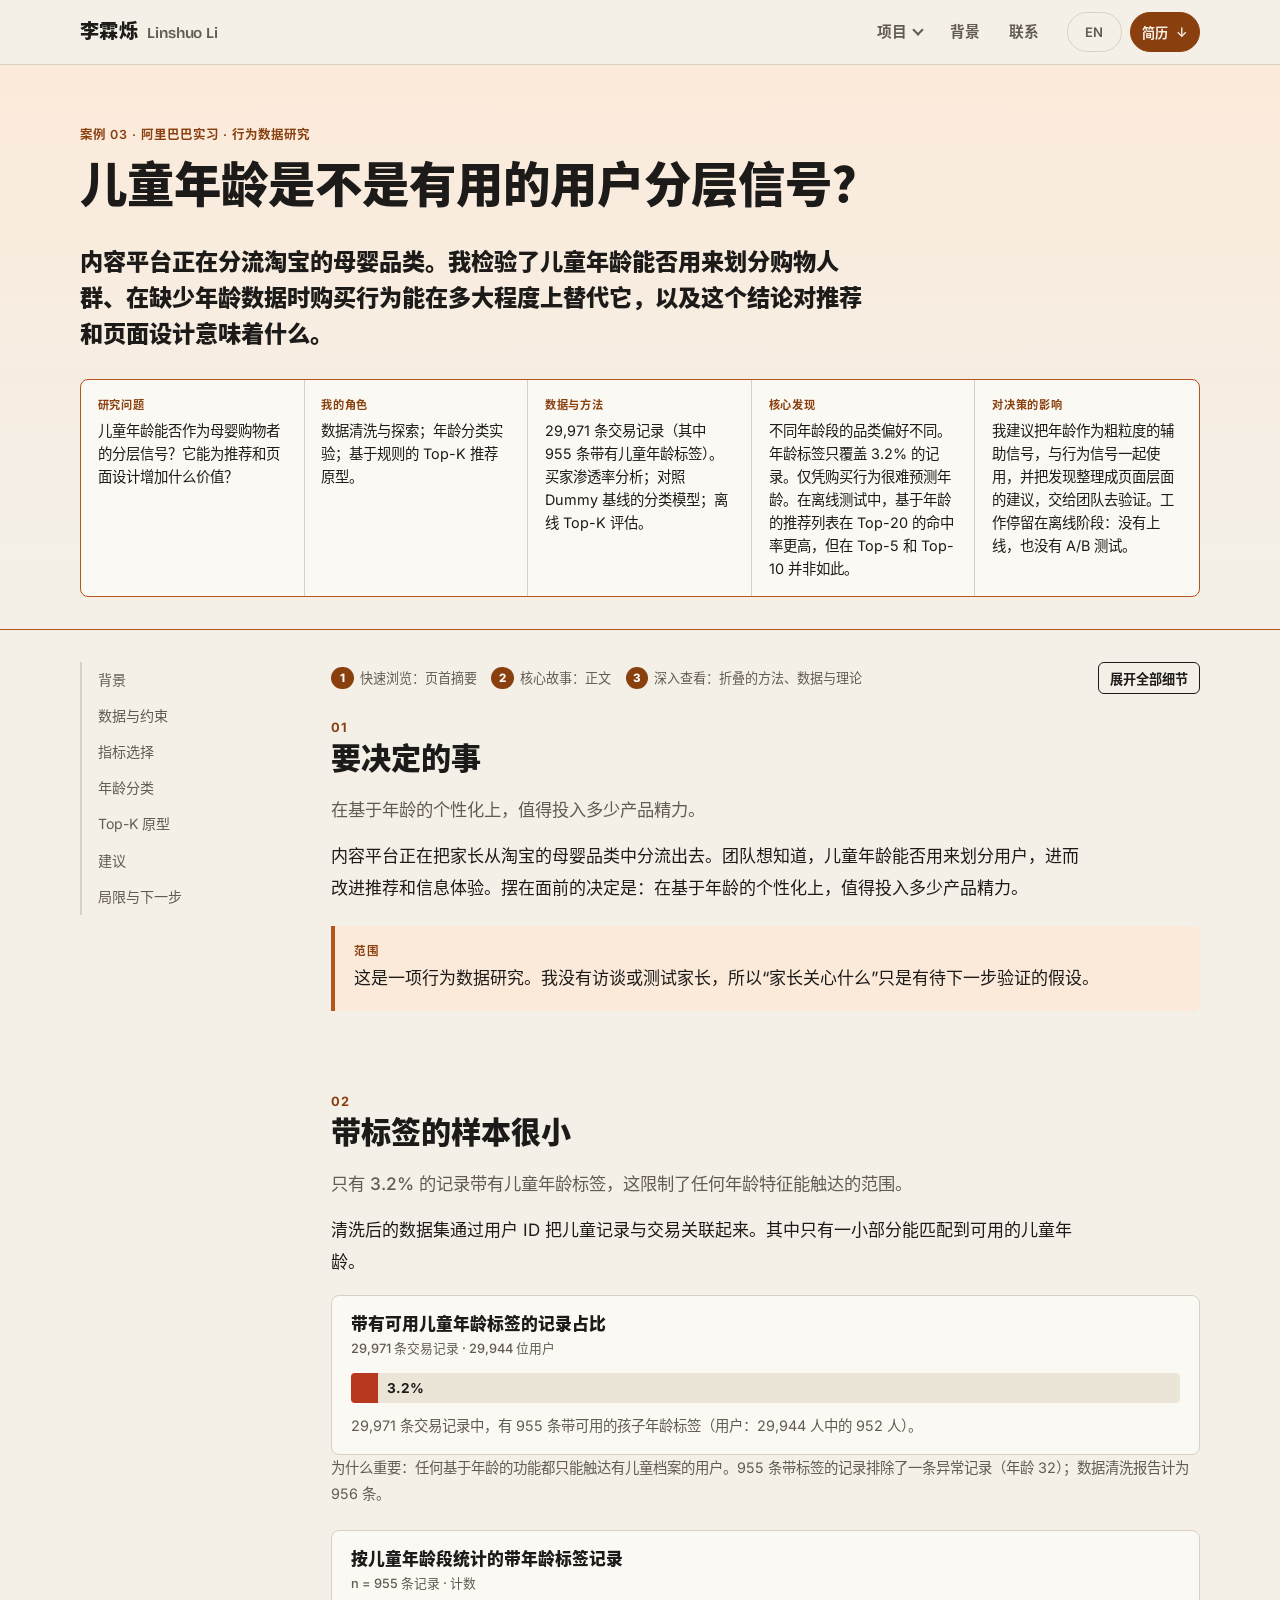
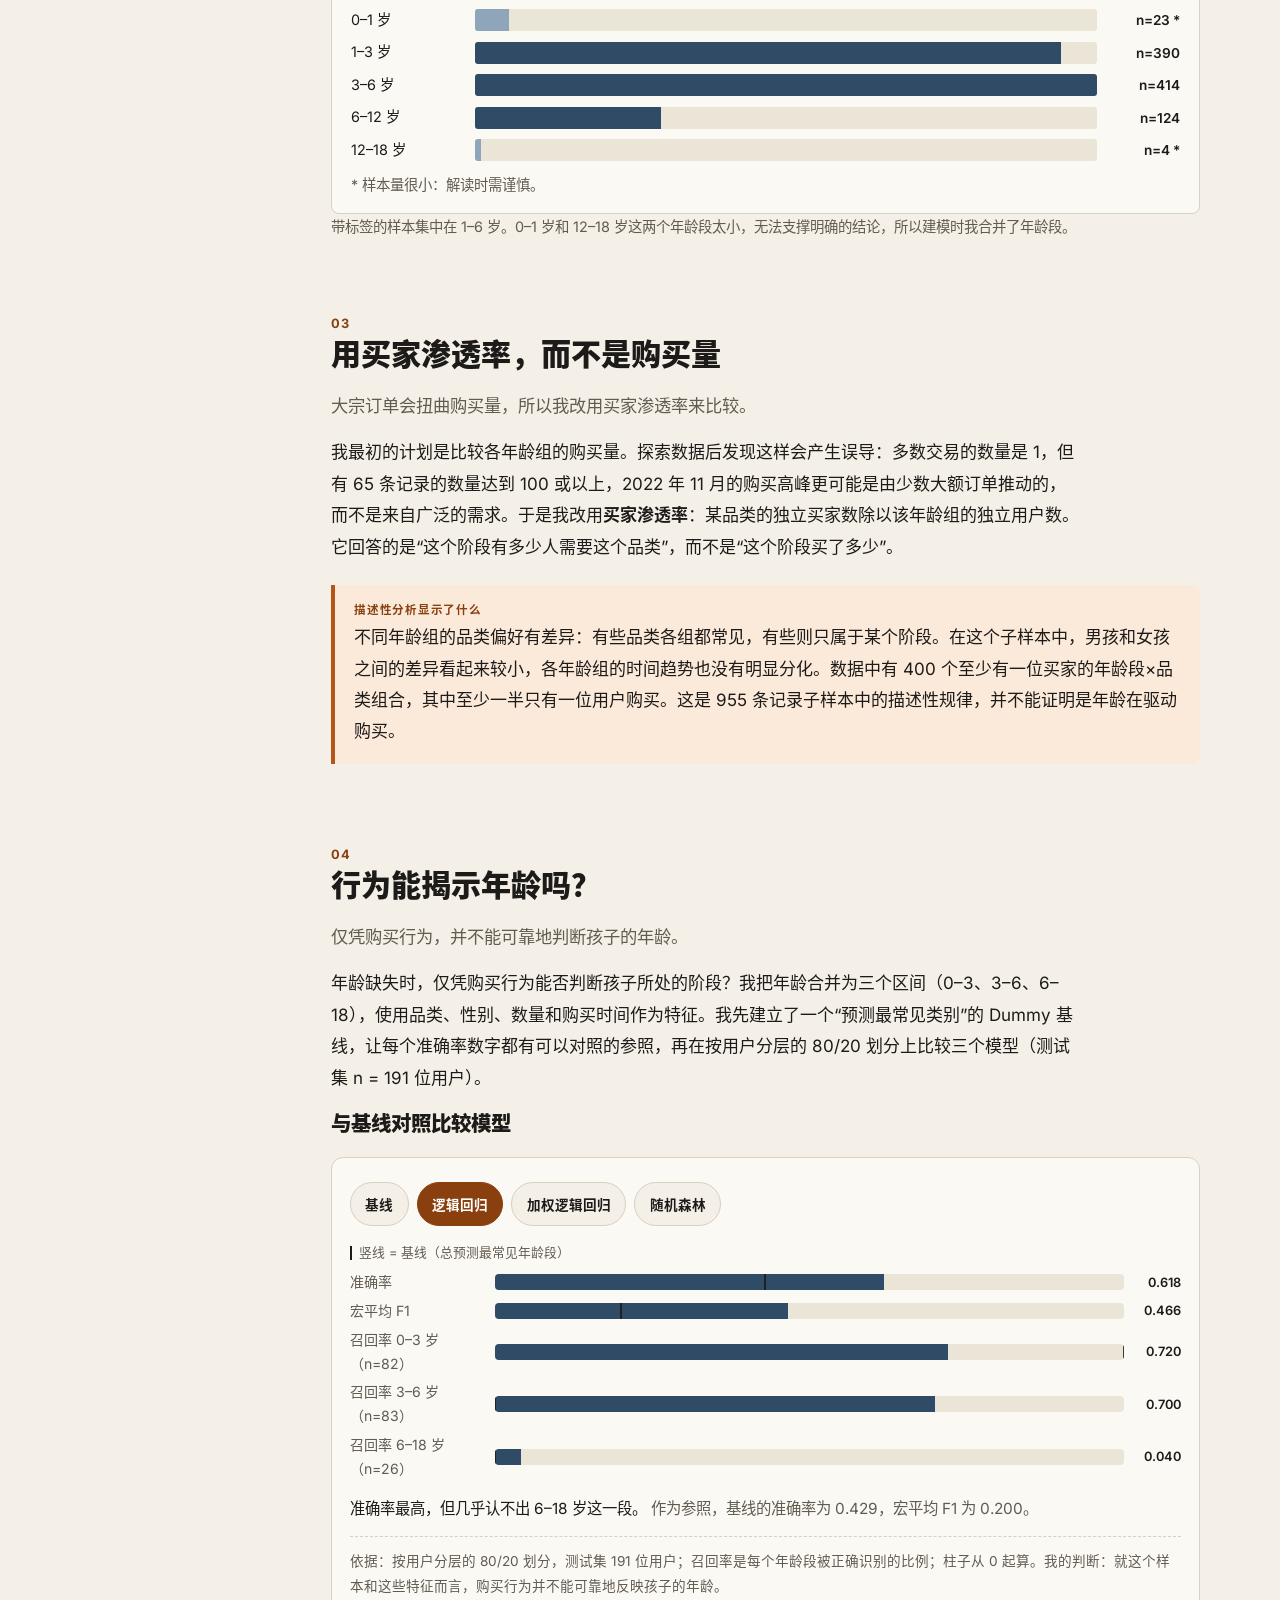
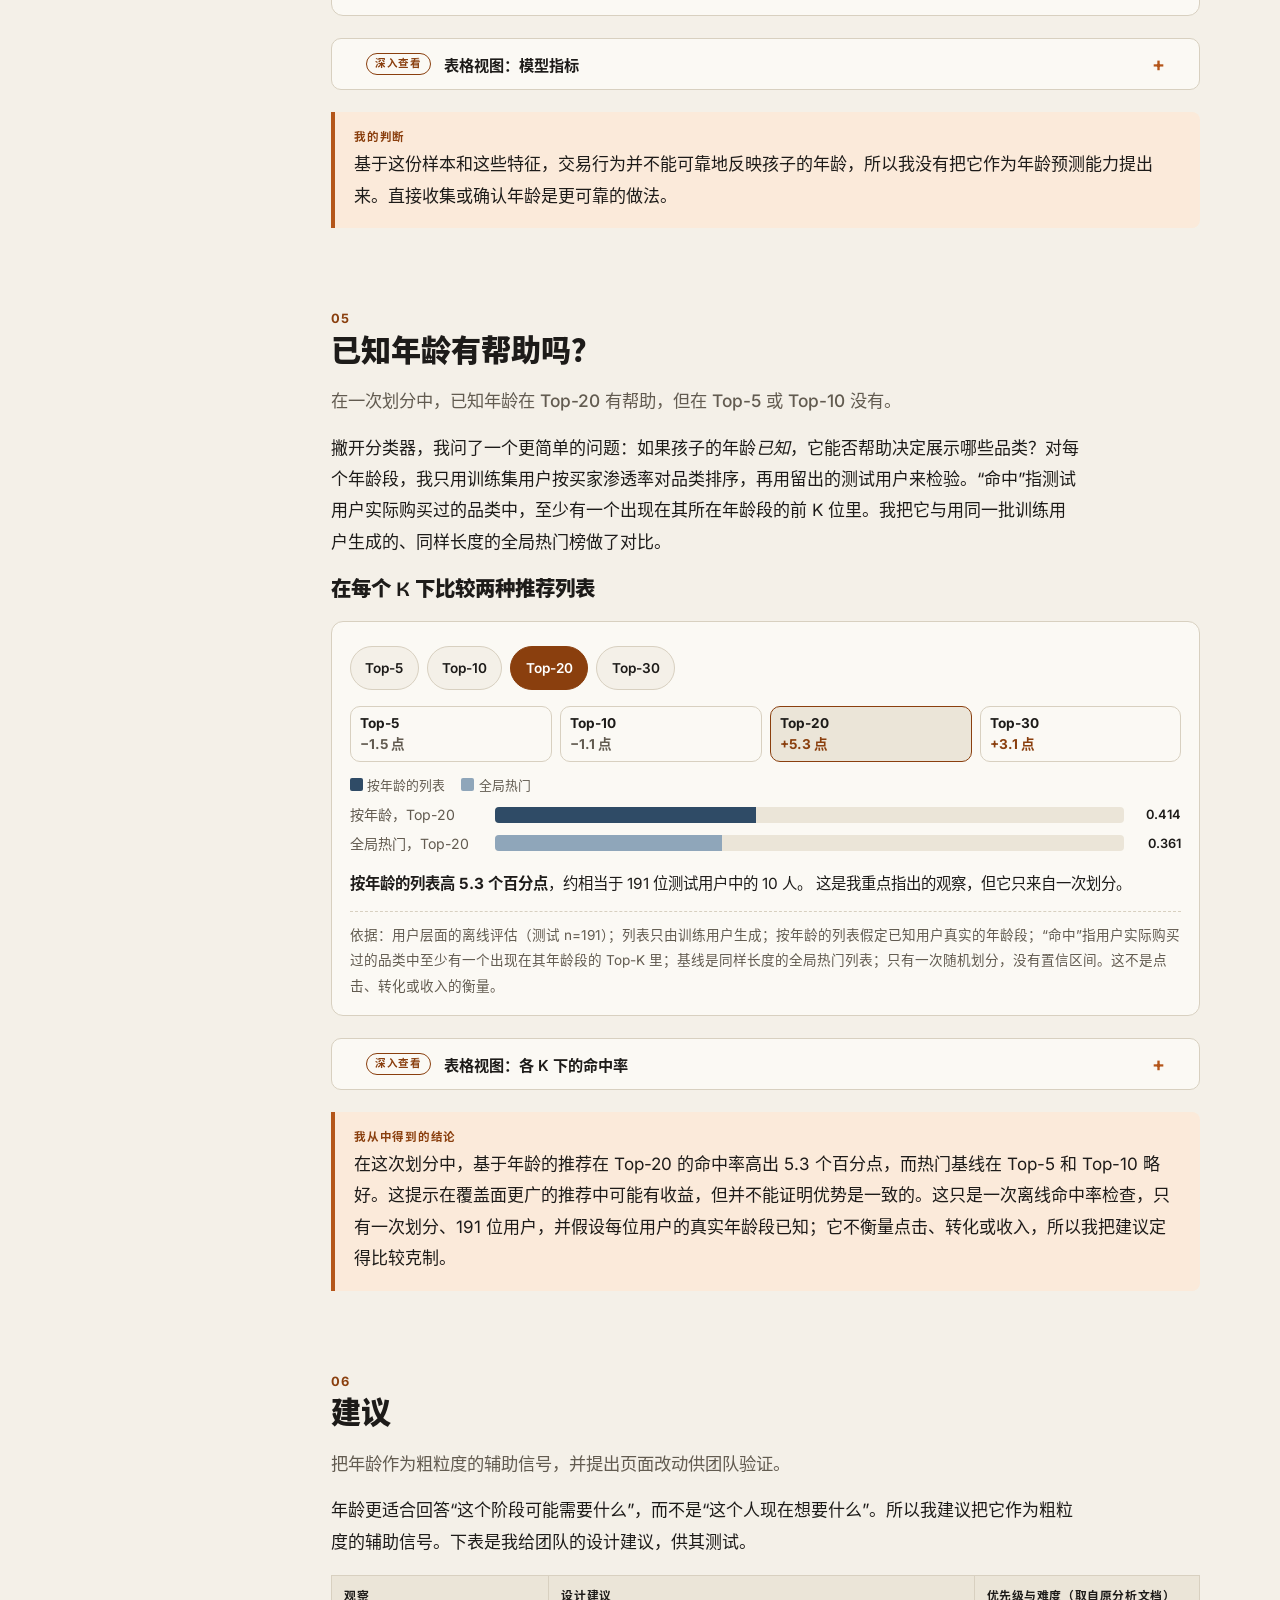
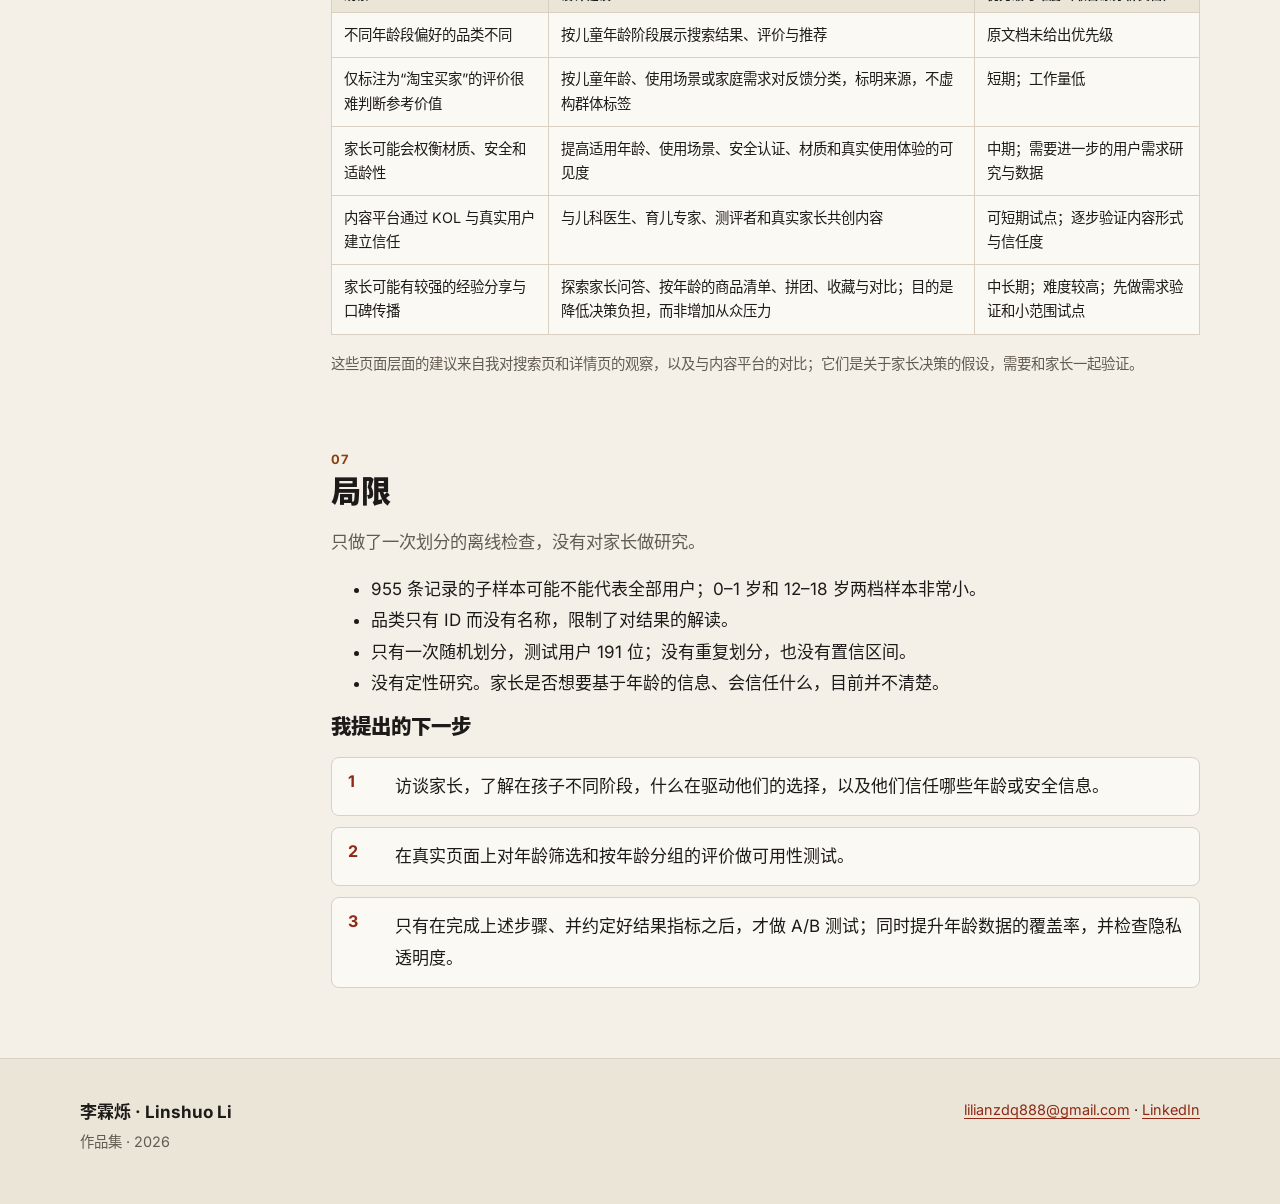
==== commit 40e5b21e: "Update portfolio to v5.3" ====
--- a/projects/alibaba-age-signal.html
+++ b/projects/alibaba-age-signal.html
@@ -1,92 +1,106 @@
 <!DOCTYPE html>
 
-<html data-mode="final" lang="en">
+<html data-desc-en="Case study: behavioural-data analysis from an Alibaba internship on a child-age segmentation signal." data-desc-zh="案例研究：阿里巴巴实习中的母婴行为数据分析：年龄分层信号。" data-mode="final" data-root="../" data-title-en="Is a child’s age a useful segmentation signal? — Linshuo Li" data-title-zh="儿童年龄是不是有用的用户分层信号？— 李霖烁" lang="zh-CN">
 <head>
 <meta charset="utf-8"/>
 <meta content="width=device-width,initial-scale=1" name="viewport"/>
-<title>Alibaba age signal — Linshuo Li</title>
-<meta content="Case study: behavioural-data analysis of age as a segmentation signal." name="description"/>
+<meta charset="utf-8"/>
+<meta content="width=device-width,initial-scale=1" name="viewport"/>
+<title>儿童年龄是不是有用的用户分层信号？— 李霖烁</title>
+<meta content="案例研究：阿里巴巴实习中的母婴行为数据分析：年龄分层信号。" name="description"/>
+<script>(function(d){try{var u=new URLSearchParams(location.search),l=u.get("lang");if(l!=="en"&&l!=="zh"){l=null;try{l=localStorage.getItem("lang")}catch(e){}}d.lang=l==="en"?"en":"zh-CN";var t=u.get("track");t=t==="uxr"?"all":t;d.setAttribute("data-track",t==="games"||t==="pm"?t:"all");d.classList.add("js");if(u.get("mode")==="final")d.setAttribute("data-mode","final")}catch(e){}})(document.documentElement)</script>
 <link href="../assets/css/main.css" rel="stylesheet"/>
 <link href="../assets/css/v2.css" rel="stylesheet"/>
+<link href="../assets/css/fonts.css" rel="stylesheet"/>
+<link href="../assets/css/v4.css" rel="stylesheet"/>
+<link href="../assets/css/v5.css" rel="stylesheet"/>
 </head>
 <body data-theme="alibaba">
-<a class="skip" data-zh="跳到正文" href="#main">Skip to content</a>
+<a class="skip" data-no-i18n="" href="#main"><span lang="zh-CN">跳到正文</span><span lang="en">Skip to content</span></a>
 
-<header class="top"><div class="wrap">
-<a class="brand" href="../index.html">李霖烁 · Linshuo Li</a>
-<nav aria-label="Main" class="nav" id="nav"><a data-zh="作品" href="../index.html#work">Work</a><a data-zh="更多经历" href="../index.html#more">More work</a><a data-zh="背景" href="../index.html#about">Background</a><a data-zh="联系" href="../index.html#contact">Contact</a></nav>
-<button aria-label="Switch language" class="btn sm" id="langBtn" type="button">EN</button>
-<button aria-controls="nav" aria-expanded="false" class="btn sm menu-btn" data-zh="菜单" type="button">Menu</button>
-</div></header>
+<header class="top v4" data-no-i18n=""><div class="wrap hdr">
+<a class="brand" href="../index.html"><span class="bz" lang="zh-CN">李霖烁</span><span class="be">Linshuo Li</span></a>
+<nav aria-label="主导航" class="nav" data-en-aria-label="Main" data-i18n="aria-label" data-zh-aria-label="主导航">
+<a class="navlink nojs" href="../index.html#work"><span lang="zh-CN">项目</span><span lang="en">Projects</span></a>
+<button aria-controls="projMenu" aria-expanded="false" class="navbtn" data-menu-btn="" data-menu-hover="" type="button"><span lang="zh-CN">项目</span><span lang="en">Projects</span><i aria-hidden="true" class="chev"></i></button>
+<a class="navlink" href="../index.html#about"><span lang="zh-CN">背景</span><span lang="en">Background</span></a>
+<a class="navlink" href="../index.html#contact"><span lang="zh-CN">联系</span><span lang="en">Contact</span></a>
+</nav>
+<div class="hdr-r">
+<button aria-label="Switch to English" class="btn sm ghost" id="langBtn" type="button"><span aria-hidden="true" lang="zh-CN">EN</span></button>
+<a class="btn sm solid cvbtn" data-cv="current" download="" href="../docs/cv-uxr-zh.pdf"><span lang="zh-CN">简历</span><span lang="en">CV</span><span aria-hidden="true"> ↓</span></a>
+<button aria-controls="projMenu" aria-expanded="false" class="btn sm menu-btn" data-menu-btn="" type="button"><span lang="zh-CN">菜单</span><span lang="en">Menu</span></button>
+</div>
+</div>
+<div aria-label="项目" class="pmenu" data-en-aria-label="Projects" data-i18n="aria-label" data-zh-aria-label="项目" hidden="" id="projMenu" role="region"></div></header>
 <main id="main">
 <div class="p-hero"><div class="wrap">
-<p class="eyebrow">Case study 03 · Alibaba.com internship · behavioural-data research</p>
-<h1>Is a child’s age a useful segmentation signal?</h1>
-<p class="positioning" style="margin-bottom:0">Taobao’s maternal and infant category faces competition from content platforms. I tested whether a child’s age can segment shoppers, how far purchase behaviour can stand in for missing age data, and what the answer means for recommendations and page design.</p>
+<p class="eyebrow"><span lang="zh-CN">案例 03 · 阿里巴巴实习 · 行为数据研究</span><span lang="en">Case study 03 · Alibaba internship · behavioural-data research</span></p>
+<h1><span lang="zh-CN">儿童年龄是不是有用的用户分层信号？</span><span lang="en">Is a child’s age a useful segmentation signal?</span></h1>
+<p class="positioning" style="margin-bottom:0"><span lang="zh-CN">内容平台正在分流淘宝的母婴品类。我检验了儿童年龄能否用来划分购物人群、在缺少年龄数据时购买行为能在多大程度上替代它，以及这个结论对推荐和页面设计意味着什么。</span><span lang="en">Taobao’s maternal and infant category faces competition from content platforms. I tested whether a child’s age can segment shoppers, how far purchase behaviour can stand in for missing age data, and what the answer means for recommendations and page design.</span></p>
 <div class="summary">
-<div><b>Research question</b>Can a child’s age serve as a segmentation signal for maternal and infant shoppers, and what does it add to recommendations and page design?</div>
-<div><b>My role</b>Data cleaning and exploration; an age-classification experiment; a rule-based Top-K recommendation prototype.</div>
-<div><b>Data and methods</b>29,971 transaction records (955 with a child-age label). Buyer-penetration analysis; classifiers against a dummy baseline; offline Top-K evaluation.</div>
-<div><b>Core findings</b>Category preferences differ by age band. Age labels cover 3.2% of records. Purchase behaviour is a weak predictor of age. In an offline test, age-based lists had a higher hit rate at Top-20 but not at Top-5 or Top-10.</div>
-<div><b>Impact on decisions</b>I recommended using age as a coarse auxiliary signal alongside behaviour, and turned the findings into page-level suggestions for the team to test. The work stayed offline: no launch or A/B test.</div>
+<div><span lang="zh-CN"><b>研究问题</b>儿童年龄能否作为母婴购物者的分层信号？它能为推荐和页面设计增加什么价值？</span><span lang="en"><b>Research question</b>Can a child’s age serve as a segmentation signal for maternal and infant shoppers, and what does it add to recommendations and page design?</span></div>
+<div><span lang="zh-CN"><b>我的角色</b>数据清洗与探索；年龄分类实验；基于规则的 Top-K 推荐原型。</span><span lang="en"><b>My role</b>Data cleaning and exploration; an age-classification experiment; a rule-based Top-K recommendation prototype.</span></div>
+<div><span lang="zh-CN"><b>数据与方法</b>29,971 条交易记录（其中 955 条带有儿童年龄标签）。买家渗透率分析；对照 Dummy 基线的分类模型；离线 Top-K 评估。</span><span lang="en"><b>Data and methods</b>29,971 transaction records (955 with a child-age label). Buyer-penetration analysis; classifiers against a dummy baseline; offline Top-K evaluation.</span></div>
+<div><span lang="zh-CN"><b>核心发现</b>不同年龄段的品类偏好不同。年龄标签只覆盖 3.2% 的记录。仅凭购买行为很难预测年龄。在离线测试中，基于年龄的推荐列表在 Top-20 的命中率更高，但在 Top-5 和 Top-10 并非如此。</span><span lang="en"><b>Core findings</b>Category preferences differ by age band. Age labels cover 3.2% of records. Purchase behaviour is a weak predictor of age. In an offline test, age-based lists had a higher hit rate at Top-20 but not at Top-5 or Top-10.</span></div>
+<div><span lang="zh-CN"><b>对决策的影响</b>我建议把年龄作为粗粒度的辅助信号，与行为信号一起使用，并把发现整理成页面层面的建议，交给团队去验证。工作停留在离线阶段：没有上线，也没有 A/B 测试。</span><span lang="en"><b>Impact on decisions</b>I recommended using age as a coarse auxiliary signal alongside behaviour, and turned the findings into page-level suggestions for the team to test. The work stayed offline: no launch or A/B test.</span></div>
 </div></div></div>
 <div class="wrap layout">
-<nav aria-label="On this page" class="toc"><a href="#context">Context</a><a href="#data">Data and constraints</a><a href="#metric">Choosing the metric</a><a href="#model">Age classification</a><a href="#topk">Top-K prototype</a><a href="#action">Recommendations</a><a href="#limits">Limits and next steps</a></nav>
+<nav aria-label="本页目录" class="toc" data-en-aria-label="On this page" data-i18n="aria-label" data-zh-aria-label="本页目录"><span lang="zh-CN"><a href="#context">背景</a><a href="#data">数据与约束</a><a href="#metric">指标选择</a><a href="#model">年龄分类</a><a href="#topk">Top-K 原型</a><a href="#action">建议</a><a href="#limits">局限与下一步</a></span><span lang="en"><a href="#context">Context</a><a href="#data">Data and constraints</a><a href="#metric">Choosing the metric</a><a href="#model">Age classification</a><a href="#topk">Top-K prototype</a><a href="#action">Recommendations</a><a href="#limits">Limits and next steps</a></span></nav>
 <article>
-<p class="deep-ctl"><button class="btn sm" data-expand-all="" type="button">Expand all details</button></p>
-<section id="context"><h2><span class="n">01</span>Context and decision</h2>
-<p class="read">Content platforms are drawing parents away from Taobao’s maternal and infant category. The team wanted to know whether a child’s age can be used to segment users, then to improve recommendations and the information experience. The decision at stake was how much product effort to put behind age-based personalisation.</p>
-<div class="callout"><b class="k">Scope</b><p>This is a behavioural-data study. I did not interview or test with parents, so what parents care about is framed as hypotheses to test next.</p></div></section>
-<section id="data"><h2><span class="n">02</span>Data and constraints</h2>
-<p class="read">The cleaned dataset linked child records to transactions by user ID. Only a small share could be matched to a usable child age.</p>
-<div class="chart"><h4>Share of records with a usable child-age label</h4><p class="sub">29,971 transaction records · 29,944 users</p><div data-chart="coverage"></div></div>
-<p class="small muted">Why it matters: any age-based feature only reaches users who have a child profile. The 955 labelled rows exclude one anomalous record (age 32); the data-cleaning report counts 956.</p>
-<div class="chart" style="margin-top:1.4rem"><h4>Age-labelled records by child age band</h4><p class="sub">n = 955 records · counts</p><div data-chart="ageDist"></div></div>
-<p class="small muted">The labelled sample is concentrated in ages 1–6. The 0–1 and 12–18 bands are too small to support firm conclusions, so I merged bands for modelling.</p></section>
-<section id="metric"><h2><span class="n">03</span>Choosing the metric</h2>
-<p class="read">My first plan was to compare purchase volume by age group. Exploring the data showed why that would mislead: most transactions have a quantity of 1, but 65 records have a quantity of 100 or more, and a purchase peak in November 2022 was more likely driven by a few large purchases than by broad demand. I switched to <b>buyer penetration</b>: unique buyers of a category divided by the age group’s unique users. It answers “how many people at this stage need this category”, not “how much did this stage buy”.</p>
-<div class="callout data"><b class="k">What the descriptive analysis showed</b><p>Category preferences differed across age groups, with some categories common to all groups and others specific to a stage. Differences between boys and girls looked smaller in this subsample, and the time trends did not diverge clearly by age group. This is a descriptive pattern in a 955-record subsample, not evidence that age drives purchasing.</p></div></section>
-<section id="model"><h2><span class="n">04</span>Can purchase behaviour reveal age?</h2>
-<p class="read">When age is missing, could purchase behaviour alone indicate the child’s stage? I merged ages into three bands (0–3, 3–6, 6–18) and used category, gender, quantity and purchase timing. I built a “most frequent class” dummy baseline first, so a single accuracy figure could not impress me, then compared three models on a user-level stratified 80/20 split (test n = 191 users).</p>
-<div class="chart"><h4>Overall accuracy and macro F1 by model</h4><p class="sub">Test set, n=191 · bars start at 0</p><div data-chart="models"></div></div>
-<p class="small muted">Plain logistic regression has the highest accuracy (0.618), but accuracy alone hides the next chart.</p>
-<div class="chart" style="margin-top:1.4rem"><h4>Recall by age band</h4><p class="sub">Test set · share of each band correctly identified · bars start at 0</p><div data-chart="recall"></div></div>
-<p class="small muted">The plain model almost never identifies the 6–18 band (recall 0.04, 26 test users). Class weighting raises it to 0.46 but lowers overall accuracy to 0.508 and adds false positives. The random forest did not beat logistic regression and fit the training set much better (training accuracy 0.691, test 0.524).</p>
-<h3 style="margin-top:1.6rem">Compare models</h3><div class="xp" data-xp="models"></div><details class="deep" open=""><summary>Table view: model metrics</summary><div class="tbl-wrap"><table class="tbl"><thead><tr><th>Model</th><th>Accuracy</th><th>Macro F1</th><th>Recall 0–3</th><th>Recall 3–6</th><th>Recall 6–18</th></tr></thead><tbody><tr><td>Dummy (most frequent)</td><td>0.429</td><td>0.200</td><td>1.00</td><td>0.00</td><td>0.00</td></tr><tr><td>Logistic regression</td><td>0.618</td><td>0.466</td><td>0.72</td><td>0.70</td><td>0.04</td></tr><tr><td>Logistic, class-weighted</td><td>0.508</td><td>0.470</td><td>0.67</td><td>0.36</td><td>0.46</td></tr><tr><td>Random forest</td><td>0.524</td><td>0.433</td><td>0.76</td><td>0.41</td><td>0.15</td></tr></tbody></table></div><p class="small muted">Test set n=191 users (support 82 / 83 / 26).</p></details>
-<div class="callout"><b class="k">My read</b><p>With this sample and these features, transaction behaviour does not reliably reveal a child’s age, so I did not propose it as an age-prediction capability. Collecting or confirming age directly is the more dependable route.</p></div></section>
-<section id="topk"><h2><span class="n">05</span>An age-based Top-K prototype</h2>
-<p class="read">Separately from the classifier, I asked a simpler question: if a child’s age <em>is</em> known, does it help choose which categories to show? For each age band I ranked categories by buyer penetration using only the training users, then checked the held-out test users. A “hit” means at least one category the test user actually bought appears in the top K for their own age band. I compared this with a global-popularity list of the same length, built from the same training users.</p>
-<div class="chart"><h4>Hit rate at K: age-based list vs global popularity</h4><p class="sub">Offline evaluation · test n=191 users · one random split · bars start at 0</p><div data-chart="hit"></div></div>
-<p class="small muted"><b>How to read the chart.</b> The labels under each K are absolute differences in hit rate, in percentage points (at Top-20, 0.414 − 0.361 ≈ 5.3 points, roughly 10 of the 191 test users). The lists come from training users only, so no test purchases informed them, and the age-based list assumes the user’s age band is known. The data contain 261 category IDs, so a Top-30 list already covers a meaningful share of them.</p>
-<h3 style="margin-top:1.6rem">Compare list lengths</h3><div class="xp" data-xp="k"></div><details class="deep" open=""><summary>Table view: hit rate at K</summary><div class="tbl-wrap"><table class="tbl"><thead><tr><th>K</th><th>Age-based</th><th>Global popularity</th><th>Difference (points)</th></tr></thead><tbody><tr><td>5</td><td>0.173</td><td>0.188</td><td>−1.5</td></tr><tr><td>10</td><td>0.246</td><td>0.257</td><td>−1.1</td></tr><tr><td>20</td><td>0.414</td><td>0.361</td><td>+5.3</td></tr><tr><td>30</td><td>0.476</td><td>0.445</td><td>+3.1</td></tr></tbody></table></div><p class="small muted">Offline, user-level, test n=191, single split.</p></details>
-<div class="callout data"><b class="k">What I took from it</b><p>Age-based recommendations showed a 5.3 percentage-point higher hit rate at Top-20 in this split, while the popularity baseline performed slightly better at Top-5 and Top-10. This suggests a possible benefit at broader recommendation coverage, but does not establish a consistent advantage. It is an offline hit-rate check on a single split of 191 users, assuming each user’s true age band is known; it is not a measure of clicks, conversion or revenue, which is why I kept the recommendation modest.</p></div></section>
-<section id="action"><h2><span class="n">06</span>From findings to recommendations</h2>
-<p class="read">Age seems better at answering “what might this stage need” than “what does this person want now”. So I recommended it as a coarse auxiliary signal. The table below holds my design suggestions for the team; none has been launched or tested yet.</p>
-<div class="tbl-wrap"><table class="tbl"><thead><tr><th>Observation</th><th>Design suggestion</th><th>Priority and effort (my assessment)</th></tr></thead><tbody>
-<tr><td>Age bands differ in preferred categories</td><td>Age filters, age-stage entry points and tags in search and listings</td><td>Short term; low effort</td></tr>
-<tr><td>Feedback labelled only as “Taobao buyer” is hard to judge</td><td>Group reviews by child age or scenario, with a clear source and no invented group labels</td><td>Short term; low–medium effort</td></tr>
-<tr><td>Some categories are common across ages</td><td>A general “essentials” module alongside age-specific lists</td><td>Short term</td></tr>
-<tr><td>Parents may weigh material, safety and age-suitability</td><td>Raise visibility of age range, safety and material information</td><td>Medium term; needs user research first</td></tr>
-<tr><td>Bulk purchases distort sales rankings</td><td>Separate bulk buying from broad demand; avoid ranking on sales alone</td><td>Short term</td></tr>
+<div class="deep-ctl" data-no-i18n=""><ul aria-label="阅读层次" class="layers" data-en-aria-label="Reading layers" data-i18n="aria-label" data-zh-aria-label="阅读层次"><li><b>1</b> <span lang="zh-CN">快速浏览：页首摘要</span><span lang="en">Quick scan: the summary above</span></li><li><b>2</b> <span lang="zh-CN">核心故事：正文</span><span lang="en">Core story: the main text</span></li><li><b>3</b> <span lang="zh-CN">深入查看：折叠的方法、数据与理论</span><span lang="en">Deep dive: folded methods, data and theory</span></li></ul>
+<button aria-pressed="false" class="btn sm" data-expand-all="" type="button"><span class="s-off"><span lang="zh-CN">展开全部细节</span><span lang="en">Expand all details</span></span><span class="s-on"><span lang="zh-CN">收起细节</span><span lang="en">Collapse details</span></span></button></div>
+<section id="context"><h2><span class="n">01</span><span lang="zh-CN">要决定的事</span><span lang="en">The decision</span></h2><p class="h2-sub"><span lang="zh-CN">在基于年龄的个性化上，值得投入多少产品精力。</span><span lang="en">How much product effort to put behind age-based personalisation.</span></p>
+<p class="read"><span lang="zh-CN">内容平台正在把家长从淘宝的母婴品类中分流出去。团队想知道，儿童年龄能否用来划分用户，进而改进推荐和信息体验。摆在面前的决定是：在基于年龄的个性化上，值得投入多少产品精力。</span><span lang="en">Content platforms are drawing parents away from Taobao’s maternal and infant category. The team wanted to know whether a child’s age can be used to segment users, then to improve recommendations and the information experience. The decision at stake was how much product effort to put behind age-based personalisation.</span></p>
+<div class="callout"><b class="k"><span lang="zh-CN">范围</span><span lang="en">Scope</span></b><p><span lang="zh-CN">这是一项行为数据研究。我没有访谈或测试家长，所以“家长关心什么”只是有待下一步验证的假设。</span><span lang="en">This is a behavioural-data study. I did not interview or test with parents, so what parents care about is framed as hypotheses to test next.</span></p></div></section>
+<section id="data"><h2><span class="n">02</span><span lang="zh-CN">带标签的样本很小</span><span lang="en">A small labelled sample</span></h2><p class="h2-sub"><span lang="zh-CN">只有 3.2% 的记录带有儿童年龄标签，这限制了任何年龄特征能触达的范围。</span><span lang="en">Only 3.2% of records carry a child-age label, which limits what any age feature can reach.</span></p>
+<p class="read"><span lang="zh-CN">清洗后的数据集通过用户 ID 把儿童记录与交易关联起来。其中只有一小部分能匹配到可用的儿童年龄。</span><span lang="en">The cleaned dataset linked child records to transactions by user ID. Only a small share could be matched to a usable child age.</span></p>
+<div class="chart"><h4><span lang="zh-CN">带有可用儿童年龄标签的记录占比</span><span lang="en">Share of records with a usable child-age label</span></h4><p class="sub"><span lang="zh-CN">29,971 条交易记录 · 29,944 位用户</span><span lang="en">29,971 transaction records · 29,944 users</span></p><div data-chart="coverage"></div></div>
+<p class="small muted"><span lang="zh-CN">为什么重要：任何基于年龄的功能都只能触达有儿童档案的用户。955 条带标签的记录排除了一条异常记录（年龄 32）；数据清洗报告计为 956 条。</span><span lang="en">Why it matters: any age-based feature only reaches users who have a child profile. The 955 labelled rows exclude one anomalous record (age 32); the data-cleaning report counts 956.</span></p>
+<div class="chart" style="margin-top:1.4rem"><h4><span lang="zh-CN">按儿童年龄段统计的带年龄标签记录</span><span lang="en">Age-labelled records by child age band</span></h4><p class="sub"><span lang="zh-CN">n = 955 条记录 · 计数</span><span lang="en">n = 955 records · counts</span></p><div data-chart="ageDist"></div></div>
+<p class="small muted"><span lang="zh-CN">带标签的样本集中在 1–6 岁。0–1 岁和 12–18 岁这两个年龄段太小，无法支撑明确的结论，所以建模时我合并了年龄段。</span><span lang="en">The labelled sample is concentrated in ages 1–6. The 0–1 and 12–18 bands are too small to support firm conclusions, so I merged bands for modelling.</span></p></section>
+<section id="metric"><h2><span class="n">03</span><span lang="zh-CN">用买家渗透率，而不是购买量</span><span lang="en">Buyer penetration, not volume</span></h2><p class="h2-sub"><span lang="zh-CN">大宗订单会扭曲购买量，所以我改用买家渗透率来比较。</span><span lang="en">Bulk orders distort purchase volume, so I compared buyer penetration instead.</span></p>
+<p class="read"><span lang="zh-CN">我最初的计划是比较各年龄组的购买量。探索数据后发现这样会产生误导：多数交易的数量是 1，但有 65 条记录的数量达到 100 或以上，2022 年 11 月的购买高峰更可能是由少数大额订单推动的，而不是来自广泛的需求。于是我改用<b>买家渗透率</b>：某品类的独立买家数除以该年龄组的独立用户数。它回答的是“这个阶段有多少人需要这个品类”，而不是“这个阶段买了多少”。</span><span lang="en">My first plan was to compare purchase volume by age group. Exploring the data showed why that would mislead: most transactions have a quantity of 1, but 65 records have a quantity of 100 or more, and a purchase peak in November 2022 was more likely driven by a few large purchases than by broad demand. I switched to <b>buyer penetration</b>: unique buyers of a category divided by the age group’s unique users. It answers “how many people at this stage need this category”, not “how much did this stage buy”.</span></p>
+<div class="callout data"><b class="k"><span lang="zh-CN">描述性分析显示了什么</span><span lang="en">What the descriptive analysis showed</span></b><p><span lang="zh-CN">不同年龄组的品类偏好有差异：有些品类各组都常见，有些则只属于某个阶段。在这个子样本中，男孩和女孩之间的差异看起来较小，各年龄组的时间趋势也没有明显分化。数据中有 400 个至少有一位买家的年龄段×品类组合，其中至少一半只有一位用户购买。这是 955 条记录子样本中的描述性规律，并不能证明是年龄在驱动购买。</span><span lang="en">Category preferences differed across age groups, with some categories common to all groups and others specific to a stage. Differences between boys and girls looked smaller in this subsample, and the time trends did not diverge clearly by age group. The data hold 400 age-band × category combinations with at least one buyer, and at least half of them were bought by a single user. This is a descriptive pattern in a 955-record subsample, not evidence that age drives purchasing.</span></p></div></section>
+<section id="model"><h2><span class="n">04</span><span lang="zh-CN">行为能揭示年龄吗？</span><span lang="en">Can behaviour reveal age?</span></h2><p class="h2-sub"><span lang="zh-CN">仅凭购买行为，并不能可靠地判断孩子的年龄。</span><span lang="en">Purchase behaviour alone does not reliably reveal a child’s age.</span></p>
+<p class="read"><span lang="zh-CN">年龄缺失时，仅凭购买行为能否判断孩子所处的阶段？我把年龄合并为三个区间（0–3、3–6、6–18），使用品类、性别、数量和购买时间作为特征。我先建立了一个“预测最常见类别”的 Dummy 基线，让每个准确率数字都有可以对照的参照，再在按用户分层的 80/20 划分上比较三个模型（测试集 n = 191 位用户）。</span><span lang="en">When age is missing, could purchase behaviour alone indicate the child’s stage? I merged ages into three bands (0–3, 3–6, 6–18) and used category, gender, quantity and purchase timing. I built a “most frequent class” dummy baseline first, so that every accuracy figure had something to be compared against, then compared three models on a user-level stratified 80/20 split (test n = 191 users).</span></p>
+<h3 style="margin-top:1.2rem"><span lang="zh-CN">与基线对照比较模型</span><span lang="en">Compare models against the baseline</span></h3><div class="xp" data-xp="models"></div><details class="deep" open=""><summary><span class="lay"><span lang="zh-CN">深入查看</span><span lang="en">Deep dive</span></span><span lang="zh-CN">表格视图：模型指标</span><span lang="en">Table view: model metrics</span></summary><div class="tbl-wrap"><table class="tbl"><thead><tr><th><span lang="zh-CN">模型</span><span lang="en">Model</span></th><th><span lang="zh-CN">准确率</span><span lang="en">Accuracy</span></th><th><span lang="zh-CN">宏平均 F1</span><span lang="en">Macro F1</span></th><th><span lang="zh-CN">0–3 岁召回率</span><span lang="en">Recall 0–3</span></th><th><span lang="zh-CN">3–6 岁召回率</span><span lang="en">Recall 3–6</span></th><th><span lang="zh-CN">6–18 岁召回率</span><span lang="en">Recall 6–18</span></th></tr></thead><tbody><tr><td><span lang="zh-CN">Dummy（最常见类别）</span><span lang="en">Dummy (most frequent)</span></td><td>0.429</td><td>0.200</td><td>1.00</td><td>0.00</td><td>0.00</td></tr><tr><td><span lang="zh-CN">逻辑回归</span><span lang="en">Logistic regression</span></td><td>0.618</td><td>0.466</td><td>0.72</td><td>0.70</td><td>0.04</td></tr><tr><td><span lang="zh-CN">逻辑回归（类别加权）</span><span lang="en">Logistic, class-weighted</span></td><td>0.508</td><td>0.470</td><td>0.67</td><td>0.36</td><td>0.46</td></tr><tr><td><span lang="zh-CN">随机森林</span><span lang="en">Random forest</span></td><td>0.524</td><td>0.433</td><td>0.76</td><td>0.41</td><td>0.15</td></tr></tbody></table></div><p class="small muted"><span lang="zh-CN">测试集 n=191 位用户（各档样本数 82 / 83 / 26）。</span><span lang="en">Test set n=191 users (support 82 / 83 / 26).</span></p></details>
+<div class="callout"><b class="k"><span lang="zh-CN">我的判断</span><span lang="en">My read</span></b><p><span lang="zh-CN">基于这份样本和这些特征，交易行为并不能可靠地反映孩子的年龄，所以我没有把它作为年龄预测能力提出来。直接收集或确认年龄是更可靠的做法。</span><span lang="en">With this sample and these features, transaction behaviour does not reliably reveal a child’s age, so I did not propose it as an age-prediction capability. Collecting or confirming age directly is the more dependable route.</span></p></div></section>
+<section id="topk"><h2><span class="n">05</span><span lang="zh-CN">已知年龄有帮助吗？</span><span lang="en">Does a known age help?</span></h2><p class="h2-sub"><span lang="zh-CN">在一次划分中，已知年龄在 Top-20 有帮助，但在 Top-5 或 Top-10 没有。</span><span lang="en">In one split, a known age helped at Top-20 but not at Top-5 or Top-10.</span></p>
+<p class="read"><span lang="zh-CN">撇开分类器，我问了一个更简单的问题：如果孩子的年龄<em>已知</em>，它能否帮助决定展示哪些品类？对每个年龄段，我只用训练集用户按买家渗透率对品类排序，再用留出的测试用户来检验。“命中”指测试用户实际购买过的品类中，至少有一个出现在其所在年龄段的前 K 位里。我把它与用同一批训练用户生成的、同样长度的全局热门榜做了对比。</span><span lang="en">Separately from the classifier, I asked a simpler question: if a child’s age <em>is</em> known, does it help choose which categories to show? For each age band I ranked categories by buyer penetration using only the training users, then checked the held-out test users. A “hit” means at least one category the test user actually bought appears in the top K for their own age band. I compared this with a global-popularity list of the same length, built from the same training users.</span></p>
+<h3 style="margin-top:1.2rem"><span lang="zh-CN">在每个 K 下比较两种推荐列表</span><span lang="en">Compare the two lists at each K</span></h3><div class="xp" data-xp="k"></div><details class="deep" open=""><summary><span class="lay"><span lang="zh-CN">深入查看</span><span lang="en">Deep dive</span></span><span lang="zh-CN">表格视图：各 K 下的命中率</span><span lang="en">Table view: hit rate at K</span></summary><div class="tbl-wrap"><table class="tbl"><thead><tr><th>K</th><th><span lang="zh-CN">基于年龄</span><span lang="en">Age-based</span></th><th><span lang="zh-CN">全局热门</span><span lang="en">Global popularity</span></th><th><span lang="zh-CN">差异（百分点）</span><span lang="en">Difference (points)</span></th></tr></thead><tbody><tr><td>5</td><td>0.173</td><td>0.188</td><td>−1.5</td></tr><tr><td>10</td><td>0.246</td><td>0.257</td><td>−1.1</td></tr><tr><td>20</td><td>0.414</td><td>0.361</td><td>+5.3</td></tr><tr><td>30</td><td>0.476</td><td>0.445</td><td>+3.1</td></tr></tbody></table></div><p class="small muted"><span lang="zh-CN">离线，按用户，测试集 n=191，单次划分。</span><span lang="en">Offline, user-level, test n=191, single split.</span></p></details>
+<div class="callout data"><b class="k"><span lang="zh-CN">我从中得到的结论</span><span lang="en">What I took from it</span></b><p><span lang="zh-CN">在这次划分中，基于年龄的推荐在 Top-20 的命中率高出 5.3 个百分点，而热门基线在 Top-5 和 Top-10 略好。这提示在覆盖面更广的推荐中可能有收益，但并不能证明优势是一致的。这只是一次离线命中率检查，只有一次划分、191 位用户，并假设每位用户的真实年龄段已知；它不衡量点击、转化或收入，所以我把建议定得比较克制。</span><span lang="en">Age-based recommendations showed a 5.3 percentage-point higher hit rate at Top-20 in this split, while the popularity baseline performed slightly better at Top-5 and Top-10. This suggests a possible benefit at broader recommendation coverage, but does not establish a consistent advantage. It is an offline hit-rate check on a single split of 191 users, assuming each user’s true age band is known; it is not a measure of clicks, conversion or revenue, which is why I kept the recommendation modest.</span></p></div></section>
+<section id="action"><h2><span class="n">06</span><span lang="zh-CN">建议</span><span lang="en">Recommendation</span></h2><p class="h2-sub"><span lang="zh-CN">把年龄作为粗粒度的辅助信号，并提出页面改动供团队验证。</span><span lang="en">Use age as a coarse auxiliary signal, with page changes for the team to test.</span></p>
+<p class="read"><span lang="zh-CN">年龄更适合回答“这个阶段可能需要什么”，而不是“这个人现在想要什么”。所以我建议把它作为粗粒度的辅助信号。下表是我给团队的设计建议，供其测试。</span><span lang="en">Age seems better at answering “what might this stage need” than “what does this person want now”. So I recommended it as a coarse auxiliary signal. The table below holds my design suggestions for the team to test.</span></p>
+<div class="tbl-wrap"><table class="tbl"><thead><tr><th><span lang="zh-CN">观察</span><span lang="en">Observation</span></th><th><span lang="zh-CN">设计建议</span><span lang="en">Design suggestion</span></th><th><span lang="zh-CN">优先级与难度（取自原分析文档）</span><span lang="en">Priority and effort (from the write-up)</span></th></tr></thead><tbody>
+<tr><td><span lang="zh-CN">不同年龄段偏好的品类不同</span><span lang="en">Age bands differ in preferred categories</span></td><td><span lang="zh-CN">按儿童年龄阶段展示搜索结果、评价与推荐</span><span lang="en">Show search results, reviews and recommendations by child age stage</span></td><td><span lang="zh-CN">原文档未给出优先级</span><span lang="en">Priority not stated in the write-up</span></td></tr>
+<tr><td><span lang="zh-CN">仅标注为“淘宝买家”的评价很难判断参考价值</span><span lang="en">Feedback labelled only as “Taobao buyer” is hard to judge</span></td><td><span lang="zh-CN">按儿童年龄、使用场景或家庭需求对反馈分类，标明来源，不虚构群体标签</span><span lang="en">Group feedback by child age, scenario or family need, with a clear source and no invented group labels</span></td><td><span lang="zh-CN">短期；工作量低</span><span lang="en">Short term; low effort</span></td></tr>
+<tr><td><span lang="zh-CN">家长可能会权衡材质、安全和适龄性</span><span lang="en">Parents may weigh material, safety and age-suitability</span></td><td><span lang="zh-CN">提高适用年龄、使用场景、安全认证、材质和真实使用体验的可见度</span><span lang="en">Raise the visibility of age range, use scenario, safety certification, material and real-use experience</span></td><td><span lang="zh-CN">中期；需要进一步的用户需求研究与数据</span><span lang="en">Medium term; needs further user-need research and data</span></td></tr>
+<tr><td><span lang="zh-CN">内容平台通过 KOL 与真实用户建立信任</span><span lang="en">Content platforms build trust through KOLs and real users</span></td><td><span lang="zh-CN">与儿科医生、育儿专家、测评者和真实家长共创内容</span><span lang="en">Co-create content with paediatricians, parenting experts, reviewers and real parents</span></td><td><span lang="zh-CN">可短期试点；逐步验证内容形式与信任度</span><span lang="en">Short-term pilot; test formats and trust gradually</span></td></tr>
+<tr><td><span lang="zh-CN">家长可能有较强的经验分享与口碑传播</span><span lang="en">Parents may share experience and word of mouth</span></td><td><span lang="zh-CN">探索家长问答、按年龄的商品清单、拼团、收藏与对比；目的是降低决策负担，而非增加从众压力</span><span lang="en">Explore parent Q&amp;A, age-based lists, group buying, and saving and comparing; aim to lower decision load, not add herd pressure</span></td><td><span lang="zh-CN">中长期；难度较高；先做需求验证和小范围试点</span><span lang="en">Medium to long term; higher effort; validate demand with a small pilot first</span></td></tr>
 </tbody></table></div>
-<p class="small muted">The page-level suggestions come from my observation of search and detail pages and a comparison with content platforms; they are hypotheses about parents’ decisions, to be tested with parents.</p></section>
-<section id="limits"><h2><span class="n">07</span>Limits and next steps</h2>
-<ul class="read"><li>The 955-record subsample may not represent all users; the 0–1 and 12–18 bands are very small.</li>
-<li>Categories are IDs without names, which limited interpretation.</li>
-<li>One random split with 191 test users; no repeated splits or confidence intervals.</li>
-<li>No qualitative research. Whether parents want age-based information, and what they would trust, is unknown.</li></ul>
-<h3>Next steps I proposed</h3>
-<ol class="stage-list"><li><span>Interview parents about what drives choices in different child stages, and which age or safety information they trust.</span></li><li><span>Usability-test age filters and age-grouped reviews on real pages.</span></li><li><span>Run an A/B test only after those steps, with agreed outcome metrics; improve age-data coverage and check privacy transparency.</span></li></ol>
+<p class="small muted"><span lang="zh-CN">这些页面层面的建议来自我对搜索页和详情页的观察，以及与内容平台的对比；它们是关于家长决策的假设，需要和家长一起验证。</span><span lang="en">The page-level suggestions come from my observation of search and detail pages and a comparison with content platforms; they are hypotheses about parents’ decisions, to be tested with parents.</span></p></section>
+<section id="limits"><h2><span class="n">07</span><span lang="zh-CN">局限</span><span lang="en">Limits</span></h2><p class="h2-sub"><span lang="zh-CN">只做了一次划分的离线检查，没有对家长做研究。</span><span lang="en">An offline check on one split, with no research with parents.</span></p>
+<ul class="read"><li><span lang="zh-CN">955 条记录的子样本可能不能代表全部用户；0–1 岁和 12–18 岁两档样本非常小。</span><span lang="en">The 955-record subsample may not represent all users; the 0–1 and 12–18 bands are very small.</span></li>
+<li><span lang="zh-CN">品类只有 ID 而没有名称，限制了对结果的解读。</span><span lang="en">Categories are IDs without names, which limited interpretation.</span></li>
+<li><span lang="zh-CN">只有一次随机划分，测试用户 191 位；没有重复划分，也没有置信区间。</span><span lang="en">One random split with 191 test users; no repeated splits or confidence intervals.</span></li>
+<li><span lang="zh-CN">没有定性研究。家长是否想要基于年龄的信息、会信任什么，目前并不清楚。</span><span lang="en">No qualitative research. Whether parents want age-based information, and what they would trust, is unknown.</span></li></ul>
+<h3><span lang="zh-CN">我提出的下一步</span><span lang="en">Next steps I proposed</span></h3>
+<ol class="stage-list"><li><span><span lang="zh-CN">访谈家长，了解在孩子不同阶段，什么在驱动他们的选择，以及他们信任哪些年龄或安全信息。</span><span lang="en">Interview parents about what drives choices in different child stages, and which age or safety information they trust.</span></span></li><li><span><span lang="zh-CN">在真实页面上对年龄筛选和按年龄分组的评价做可用性测试。</span><span lang="en">Usability-test age filters and age-grouped reviews on real pages.</span></span></li><li><span><span lang="zh-CN">只有在完成上述步骤、并约定好结果指标之后，才做 A/B 测试；同时提升年龄数据的覆盖率，并检查隐私透明度。</span><span lang="en">Run an A/B test only after those steps, with agreed outcome metrics; improve age-data coverage and check privacy transparency.</span></span></li></ol>
 
 </section>
 </article></div>
 </main>
-<footer class="site"><div class="wrap">
-<div><b>Linshuo Li · 李霖烁</b><br/><span class="muted small" data-zh="用户研究作品集 · 2026">User research portfolio · 2026</span></div>
+<footer class="site" data-no-i18n=""><div class="wrap">
+<div><b><span lang="zh-CN">李霖烁</span><span lang="en">Linshuo Li</span> · Linshuo Li</b><br/><span class="muted small"><span lang="zh-CN">作品集 · 2026</span><span lang="en">Portfolio · 2026</span></span></div>
 <div class="small"><a href="mailto:lilianzdq888@gmail.com">lilianzdq888@gmail.com</a> · <a href="https://www.linkedin.com/in/lilian-li-856014299/" rel="noopener" target="_blank">LinkedIn</a></div>
 </div></footer>
 <script src="../assets/js/data.js"></script>
+<script src="../assets/js/site-data.js"></script>
+<script src="../assets/js/i18n.js"></script>
+<script src="../assets/js/nav.js"></script>
 <script src="../assets/js/main.js"></script>
 <script src="../assets/js/v2.js"></script>
+<script src="../assets/js/case.js"></script>
 </body>
-</html>
+</html>
--- a/assets/css/main.css
+++ b/assets/css/main.css
@@ -107,16 +107,12 @@
 footer.site{border-top:1px solid var(--rule);padding:2.4rem 0 3rem;background:var(--paper2)}
 footer .wrap{display:flex;justify-content:space-between;flex-wrap:wrap;gap:1.2rem}
 
-/* review-mode placeholders (hidden in final) */
 .slot{position:relative;margin:0;min-width:0}
 .slot img{width:100%;height:100%;object-fit:cover;border-radius:4px}
 .slot.missing img{display:none}
 .slot.missing,.pending{border:2px dashed var(--accent);background:repeating-linear-gradient(135deg,transparent 0 10px,rgba(184,56,31,.06) 10px 20px);border-radius:8px;padding:1rem;color:var(--accent-ink);font:500 .85rem/1.5 var(--mono)}
 .slot.missing{display:grid;place-items:center;text-align:center;min-height:120px}
-.pending::before{content:"REVIEW ONLY · 待确认 / 待补充";display:block;font-weight:700;margin-bottom:.4rem;letter-spacing:.06em}
 html[data-mode="final"] .pending,html[data-mode="final"] .slot.missing,html[data-mode="final"] .review-only{display:none!important}
-.review-banner{background:var(--accent);color:#fff;font:600 .8rem var(--mono);text-align:center;padding:.35rem}
-html[data-mode="final"] .review-banner{display:none}
 
 /* ---------- project pages ---------- */
 .p-hero{padding:clamp(2.2rem,5vw,4rem) 0 2rem;border-bottom:1px solid var(--rule)}
--- a/assets/css/v2.css
+++ b/assets/css/v2.css
@@ -201,3 +201,77 @@
 .vplay{position:absolute;left:50%;top:50%;transform:translate(-50%,-62%);width:64px;height:64px;border-radius:50%;border:0;background:rgba(0,0,0,.65);color:#fff;font-size:1.4rem;cursor:pointer;display:grid;place-items:center;transition:background .2s,transform .2s}
 .vplay:hover,.vplay:focus-visible{background:var(--accent);transform:translate(-50%,-62%) scale(1.06)}
 .vplay[hidden]{display:none}
+
+/* touch devices: no simulated hover; focus feedback stays */
+@media(hover:none){
+ .pcard:hover{transform:none;border-color:var(--rule);box-shadow:none}
+ .pcard:hover::before{transform:scaleY(0)}
+ .pcard:hover .cover img.bg{transform:none}
+ .pcard:hover h3{color:inherit}.pcard:hover .more-link{transform:none;color:inherit}
+ .collage figure:hover{transform:none}
+ .btn:hover{transform:none}
+}
+.pcard:focus-visible::before{transform:scaleY(1)}
+
+.type-switch{position:fixed;right:10px;bottom:10px;z-index:90;display:flex;gap:.3rem;background:var(--ink);padding:.3rem;border-radius:999px;font:600 .72rem var(--sans)}.type-switch a{color:#fff;text-decoration:none;padding:.35rem .65rem;border-radius:999px}.type-switch a:hover{background:var(--accent)}
+
+/* round-8: four-step playtest chain (For the Gram) */
+.chain-panel.c4{grid-template-columns:repeat(2,minmax(0,1fr))}
+.chain-panel.c4 .jx-row::after{display:none}
+.chain-panel.c4 .jx-row.nxt{border-left-color:var(--muted)}.chain-panel.c4 .jx-row.nxt b{color:var(--muted)}
+.chain-panel.c4>h4,.chain-panel.c4>.jx-insight,.chain-panel.c4>.src,.chain-panel.c4>.mine,.chain-panel.c4>.fig{grid-column:1/-1}
+.chain-panel.c4 ul{margin:.2rem 0 0;padding-left:1.1rem;font-size:.95rem}.chain-panel.c4 li{margin:.2rem 0}
+.chain-panel.c4 .jx-row p{margin:0 0 .4rem}
+.src{margin:.2rem 0 .3rem}
+.srcchip{display:inline-block;font:700 .66rem var(--mono);letter-spacing:.05em;text-transform:uppercase;padding:.15rem .5rem;border-radius:99px;border:1px solid var(--theme-ink);color:var(--theme-ink);background:var(--paper)}
+.srcchip.ext{background:var(--theme-soft)}.srcchip.ta{border-style:dashed}.srcchip.int{border-color:var(--muted);color:var(--muted)}.srcchip.tm{border-color:var(--muted);color:var(--muted)}
+.mine{font-size:.9rem;margin:.2rem 0;padding:.45rem .7rem;border-radius:8px;background:var(--theme-soft)}.mine b{font:700 .66rem var(--mono);letter-spacing:.05em;text-transform:uppercase;color:var(--theme-ink)}
+@media(max-width:860px){.chain-panel.c4{grid-template-columns:minmax(0,1fr)}}
+.pc-gram{--c:#C2415C;--cs:#FBE6EA}.pc-ucl{--c:#5B5BA6;--cs:#E9E9F6}
+body[data-theme="ucl"]{--theme:#5B5BA6;--theme-ink:#44448A;--theme-soft:#E9E9F6}
+html[data-track="games"] .projects .pc-gram{order:-2}html[data-track="games"] .projects .pc-ucl{order:-1}
+.projects{grid-auto-flow:row}
+.jx-row p b,.jx-row li b,.jx-row .quote b{display:inline;font:inherit;font-weight:700;letter-spacing:0;text-transform:none;color:inherit;margin:0}
+.fb b,.callout p b{display:inline}
+.funnel{margin:1rem 0 .4rem}
+.frow{display:grid;grid-template-columns:minmax(8rem,14rem) 1fr;gap:.8rem;align-items:center;margin:.35rem 0;font-size:.9rem}
+.frow i{display:block;height:1.6rem;background:var(--theme);border-radius:4px;min-width:2.2rem;position:relative}
+.frow i.lost{background:repeating-linear-gradient(45deg,var(--rule),var(--rule) 4px,var(--paper) 4px,var(--paper) 8px);border:1px solid var(--muted)}
+.frow i b{position:absolute;left:.5rem;top:50%;transform:translateY(-50%);font:700 .8rem var(--mono);color:#fff}
+.frow i.lost b{color:var(--ink);left:calc(100% + .4rem)}
+@media(max-width:560px){.frow{grid-template-columns:1fr;gap:.15rem}}
+ul.tick{padding-left:1.1rem}ul.tick li{margin:.5rem 0}
+/* games track: keep the cover side alternating by visual order, not DOM order */
+html[data-track="games"] .projects .pcard.only-games{display:grid}
+@media(min-width:821px){
+html[data-track="games"] .projects .pcard.pc-gram,html[data-track="games"] .projects .pcard.pc-calm,html[data-track="games"] .projects .pcard.pc-alibaba{grid-template-columns:1.05fr 1fr}
+html[data-track="games"] .projects .pcard.pc-gram .cover,html[data-track="games"] .projects .pcard.pc-calm .cover,html[data-track="games"] .projects .pcard.pc-alibaba .cover{order:0}
+html[data-track="games"] .projects .pcard.pc-ucl,html[data-track="games"] .projects .pcard.pc-orchard{grid-template-columns:1fr 1.05fr}
+html[data-track="games"] .projects .pcard.pc-ucl .cover,html[data-track="games"] .projects .pcard.pc-orchard .cover{order:2}
+}
+.stack{position:relative}.stack-lab{align-self:center;margin-left:.6rem;font:700 .85rem var(--mono);color:var(--ink)}
+
+/* print: let long sections break across pages; keep cards, rows, figures and table rows whole */
+@media print{
+ article>section,section{break-inside:auto}
+ .jx{border:0!important;background:none!important;padding:0!important;box-shadow:none!important}
+ .jx-note,.jx-all-btn,.jx-tabs,.type-switch{display:none!important}
+ .jx-panel{break-inside:auto;margin:0 0 1.2rem!important;padding:0!important}
+ .jx-panel h4,h2,h3{break-after:avoid}
+ .jx-row,.callout,figure,.fb,.facts-strip div,.quote,.stage-list li,.summary,.xp-row{break-inside:avoid}
+ .tbl-wrap{overflow:visible!important}
+ .tbl{width:100%;font-size:9pt}.tbl tr{break-inside:avoid}.tbl thead{display:table-header-group}
+ .dup{display:none!important}
+ img{max-width:100%;height:auto}
+ .p-hero{padding:1rem 0}
+}
+@media print{.chart,.funnel,.stack,.hb{break-inside:avoid}.xp{display:none!important}}
+@media print{h2,h3,h4{break-inside:avoid;break-after:avoid-page}h2 .n{break-after:avoid-page}}
+@media print{
+ .hero2{min-height:0!important;height:auto!important;padding:1.2rem 0 1rem!important;break-inside:avoid}
+ .hero2 .collage{max-width:300px}
+ .pcard,.mini,.nfeat,.ability,.nvid,.life figure{break-inside:avoid}
+ .vplay,.tracks,.cc,.cue{display:none!important}
+ .pcard{transform:none!important}
+}
+@media print{.cover{min-height:150px!important}.pcard,.pcard:nth-child(even){grid-template-columns:1fr 1.4fr!important}.pcard:nth-child(even) .cover{order:0!important}}
--- a/assets/css/fonts.css
+++ b/assets/css/fonts.css
@@ -0,0 +1,14 @@
+/* Web fonts (all SIL Open Font License 1.1; see assets/fonts/LICENSES.txt and the license files next to each font).
+   Chinese files are subsets of the characters used on this site; regenerate after text changes.
+   Every stack ends in system fonts, so text stays readable if a font file fails to load. */
+@font-face{font-family:"Inter V";src:url("../fonts/inter-latin-wght-normal.woff2") format("woff2");font-weight:100 900;font-style:normal;font-display:swap}
+@font-face{font-family:"Bricolage V";src:url("../fonts/bricolage-grotesque-latin-wght-normal.woff2") format("woff2");font-weight:200 800;font-style:normal;font-display:swap}
+@font-face{font-family:"Noto Sans SC S";src:url("../fonts/noto-sans-sc-regular.woff2") format("woff2");font-weight:300 500;font-style:normal;font-display:swap}
+@font-face{font-family:"Noto Sans SC S";src:url("../fonts/noto-sans-sc-bold.woff2") format("woff2");font-weight:600 800;font-style:normal;font-display:swap}
+@font-face{font-family:"Noto Sans SC Black S";src:url("../fonts/noto-sans-sc-black.woff2") format("woff2");font-weight:900;font-style:normal;font-display:swap}
+:root{
+  --display:"Bricolage V","Noto Sans SC Black S","PingFang SC","Hiragino Sans GB","Microsoft YaHei","Noto Sans CJK SC","Source Han Sans SC",system-ui,sans-serif;
+  --sans:"Inter V","Noto Sans SC S","PingFang SC","Hiragino Sans GB","Microsoft YaHei","Noto Sans CJK SC","Source Han Sans SC",system-ui,-apple-system,"Segoe UI",Roboto,sans-serif;
+  --serif:var(--display);
+  --mono:"Inter V","Noto Sans SC S","PingFang SC","Microsoft YaHei",system-ui,sans-serif;
+}
--- a/assets/css/v4.css
+++ b/assets/css/v4.css
@@ -0,0 +1,345 @@
+/* ===== v4: bilingual state, three entries, header + expandable project menu, expressive home, case polish, motion, print =====
+   Layered over main.css and v2.css. Fonts come from fonts.css (scheme B: Bricolage Grotesque display, Inter + Noto Sans SC body). */
+:root{
+  --e-out:cubic-bezier(.16,1,.3,1); --e-std:cubic-bezier(.22,.75,.2,1);
+  --t-fast:.18s; --t-med:.38s; --t-slow:.7s;
+  --hh:64px;
+  --accent-t:var(--accent);       /* accent that follows the project under the pointer */
+}
+html{scroll-padding-top:calc(var(--hh) + 12px)}
+body{font-family:var(--sans);font-size:17px;line-height:1.7;font-feature-settings:"kern","liga"}
+:lang(zh-CN){line-break:strict;word-break:normal;overflow-wrap:break-word}
+h1,h2,h3,h4{font-family:var(--display);letter-spacing:-.015em}
+:lang(zh-CN) h1,:lang(zh-CN) h2,:lang(zh-CN) h3,:lang(zh-CN) h4{letter-spacing:0}
+.eyebrow,.tag,.cue,.tracks .trk,.jx-row b,.summary b,.callout b.k{font-family:var(--sans)}
+
+/* ---------- language and entry (track) state ---------- */
+html[lang^="zh"] [lang="en"]:not(html){display:none!important}
+html[lang="en"] [lang="zh-CN"]:not(html){display:none!important}
+html[data-track="games"] :is(.t-all,.t-pm):not(.t-games){display:none!important}
+html[data-track="pm"] :is(.t-all,.t-games):not(.t-pm){display:none!important}
+html[data-track="all"] :is(.t-games,.t-pm):not(.t-all),
+html:not([data-track]) :is(.t-games,.t-pm):not(.t-all){display:none!important}
+/* "bz" Chinese name and "be" English name in the header are language-neutral */
+[translate="no"]{unicode-bidi:isolate}
+
+/* ---------- header ---------- */
+header.top.v4{position:sticky;top:0;z-index:60;background:color-mix(in srgb,var(--paper) 90%,transparent);-webkit-backdrop-filter:blur(10px);backdrop-filter:blur(10px);border-bottom:1px solid var(--rule)}
+header.top.v4 .wrap.hdr{display:flex;align-items:center;gap:1rem;min-height:var(--hh)}
+.hdr .brand{display:flex;align-items:baseline;gap:.55rem;margin-right:auto;font-family:var(--display);text-decoration:none;color:var(--ink)}
+.hdr .bz{font:900 1.2rem/1 var(--display);letter-spacing:.02em}
+.hdr .be{font:600 .95rem/1 var(--display);color:var(--muted);letter-spacing:-.005em}
+.hdr .nav{display:flex;position:static;gap:.3rem;align-items:center;background:none;border:0;padding:0}
+.hdr .nav a,.navbtn{font:600 .92rem/1 var(--sans);color:var(--muted);text-decoration:none;padding:.7rem .75rem;border:0;border-radius:999px;background:none;cursor:pointer;display:inline-flex;align-items:center;gap:.4rem;border-bottom:0;transition:color var(--t-fast),background var(--t-fast)}
+.hdr .nav a:hover,.navbtn:hover,.navbtn[aria-expanded="true"]{color:var(--ink);background:var(--paper2);border-bottom:0}
+.navbtn .chev{width:.5rem;height:.5rem;border-right:2px solid currentColor;border-bottom:2px solid currentColor;transform:translateY(-2px) rotate(45deg);transition:transform var(--t-med) var(--e-out)}
+.navbtn[aria-expanded="true"] .chev{transform:translateY(1px) rotate(225deg)}
+.navbtn,.hdr .menu-btn{display:none}
+html.js-ready .navbtn{display:inline-flex}
+html.js-ready .navlink.nojs{display:none}
+.hdr-r{display:flex;align-items:center;gap:.5rem}
+.hdr-r .btn{border-radius:999px;min-height:40px}
+.btn.ghost{border-color:var(--rule);color:var(--muted)}
+.btn.ghost:hover{color:var(--paper);border-color:var(--ink)}
+#langBtn{min-width:3.4rem;justify-content:center}
+.btn.solid.cvbtn{background:var(--ink);color:var(--paper)}
+.btn.solid.cvbtn:hover{background:var(--accent-ink);border-color:var(--accent-ink)}
+@media(max-width:860px){
+  .hdr .nav{display:none}
+  html.js-ready .hdr .menu-btn{display:inline-flex}
+  .hdr .menu-btn{display:none}
+  .hdr .nav .navlink{display:none}
+  .hdr .be{display:none}
+  .hdr-r .cvbtn span[lang]:first-child{display:inline}
+  /* without JS the menu button is hidden, so keep the nav reachable */
+  html:not(.js-ready) .hdr .nav{display:flex;position:static;overflow-x:auto;gap:0}
+  html:not(.js-ready) .hdr .nav a{padding:.6rem .5rem;font-size:.85rem}
+  html:not(.js-ready) .hdr{flex-wrap:wrap}
+}
+@media(max-width:420px){.hdr .btn.sm{padding:.3rem .55rem}.hdr-r{gap:.3rem}.hdr .bz{font-size:1.05rem}}
+
+/* ---------- expandable project menu ---------- */
+.pmenu{position:absolute;left:0;right:0;top:100%;background:var(--paper);border-bottom:1px solid var(--rule);box-shadow:0 30px 50px -30px rgba(0,0,0,.45);opacity:0;transform:translateY(-8px);transition:opacity .22s var(--e-std),transform .3s var(--e-out);pointer-events:none;max-height:calc(100svh - var(--hh));overflow:auto}
+.pmenu.open{opacity:1;transform:none;pointer-events:auto}
+.pmenu[hidden]{display:none}
+.pmenu .pm-inner{display:grid;align-items:start;min-height:0;grid-template-columns:minmax(0,1.05fr) minmax(0,.95fr);grid-template-rows:auto auto;gap:1.2rem clamp(1.5rem,4vw,3.5rem);padding-block:1.4rem 1.2rem}
+.pm-list{position:relative;list-style:none;margin:0;padding:0 0 0 .9rem;display:grid;gap:.2rem}
+.pm-ind{position:absolute;left:0;top:0;width:4px;border-radius:4px;background:var(--accent-t);transition:transform .38s var(--e-out),height .38s var(--e-out),background .3s;pointer-events:none}
+.pm-list li{margin:0}
+.pm-list a{display:grid;grid-template-columns:96px minmax(0,1fr) auto;gap:.9rem;align-items:center;padding:.5rem .6rem;border-radius:12px;color:var(--ink);text-decoration:none;transition:background var(--t-fast)}
+.pm-list a:hover,.pm-list a.is-on,.pm-list a:focus-visible{background:var(--paper2)}
+.pm-list a:focus-visible{outline:3px solid var(--ink);outline-offset:-3px}
+.pm-th{width:96px;height:64px;object-fit:cover;border-radius:8px;border:1px solid var(--rule);display:block;background:var(--paper2);transition:transform var(--t-med) var(--e-out)}
+.pm-list a.is-on .pm-th{transform:scale(1.04)}
+.pm-txt{display:grid;gap:.15rem;min-width:0}
+.pm-t{font:700 1.02rem/1.25 var(--display)}
+.pm-q{font-size:.86rem;line-height:1.45;color:var(--muted);display:-webkit-box;-webkit-line-clamp:2;-webkit-box-orient:vertical;overflow:hidden}
+.pm-arr{font:600 1.1rem var(--sans);color:var(--muted);opacity:0;transform:translateX(-6px);transition:opacity var(--t-fast),transform var(--t-med) var(--e-out)}
+.pm-list a:hover .pm-arr,.pm-list a.is-on .pm-arr,.pm-list a:focus-visible .pm-arr{opacity:1;transform:none}
+.pm-view{position:relative;border-radius:16px;overflow:hidden;aspect-ratio:3/2;background:var(--paper2);align-self:start;border:1px solid var(--rule)}
+.pm-view img{position:absolute;inset:0;width:100%;height:100%;object-fit:cover;opacity:0;transform:scale(1.04);transition:opacity .4s var(--e-std),transform .7s var(--e-out)}
+.pm-view img.on{opacity:1;transform:none}
+.pm-badge{position:absolute;left:.8rem;top:.8rem;font:700 .72rem/1 var(--sans);letter-spacing:.04em;background:var(--ink);color:var(--paper);padding:.4rem .6rem;border-radius:999px;opacity:0;transform:translateY(6px);transition:opacity .3s,transform .4s var(--e-out)}
+.pm-badge.on{opacity:1;transform:none}
+.pm-links{grid-column:1/-1;display:flex;flex-wrap:wrap;gap:.4rem 1.4rem;padding-top:.8rem;border-top:1px solid var(--rule);font:600 .9rem var(--sans)}
+.pm-links a{color:var(--muted);text-decoration:none;padding:.3rem 0}.pm-links a:hover{color:var(--ink)}
+@media(max-width:860px){
+  .pmenu{max-height:calc(100svh - var(--hh) - 2rem);border-bottom:1px solid var(--rule)}
+  .pmenu .pm-inner{grid-template-columns:minmax(0,1fr);padding-block:.8rem 1.4rem}
+  .pm-view{display:none}
+  .pm-list a{grid-template-columns:84px minmax(0,1fr)}
+  .pm-th{width:84px;height:56px}
+  .pm-arr{display:none}
+  html.menu-lock{overflow:hidden}
+}
+@media(hover:none){.pm-list a:hover{background:none}.pm-list a.is-on{background:var(--paper2)}}
+html.menu-lock.desk-lock{overflow:visible}
+
+/* ---------- hero ---------- */
+.hero4{position:relative;border-bottom:1px solid var(--rule);overflow:hidden;
+  background:radial-gradient(54rem 28rem at 88% 4%,rgba(143,166,186,.30),transparent 62%),radial-gradient(36rem 24rem at 0% 100%,rgba(184,56,31,.09),transparent 62%),var(--paper)}
+.h4grid{display:grid;grid-template-columns:minmax(0,1.06fr) minmax(0,.94fr);gap:clamp(1.4rem,4vw,3.4rem);align-items:center;padding-block:clamp(1.8rem,4.5vw,3.6rem) clamp(2.2rem,4vw,3.2rem);min-height:min(80svh,780px)}
+.h4copy{min-width:0}
+.hero4 .eyebrow{display:flex;align-items:center;gap:.6rem;font:700 .8rem/1 var(--sans);letter-spacing:.1em;text-transform:uppercase;color:var(--accent-ink);margin:0 0 1rem}
+.hero4 .eyebrow::before{content:"";width:2rem;height:2px;background:var(--accent)}
+:lang(zh-CN) .hero4 .eyebrow{letter-spacing:.14em;text-transform:none}
+.hero4 h1.name{margin:0;display:flex;flex-direction:column;gap:.04em}
+.hero4 .n-zh{display:block;font:900 clamp(4.2rem,13vw,9.4rem)/.98 var(--display);letter-spacing:.015em}
+.hero4 .n-en{display:block;font:600 clamp(1.7rem,4.2vw,3rem)/1.05 var(--display);letter-spacing:-.025em;color:var(--ink)}
+.hero4 .ln{display:block;overflow:hidden;padding-bottom:.1em;margin-bottom:-.1em}
+.hero4 .phrase{font:700 clamp(1.4rem,2.9vw,2.15rem)/1.28 var(--display);letter-spacing:-.01em;margin:1.2rem 0 .9rem;max-width:22em}
+:lang(zh-CN) .hero4 .phrase{letter-spacing:0;line-height:1.38}
+.hero4 .phrase .hl{background:linear-gradient(transparent 66%,var(--mark) 66%) no-repeat;background-size:100% 100%}
+.hero4 .positioning{font-size:clamp(1rem,1.6vw,1.1rem);max-width:34em;margin:0 0 1.3rem;color:#34302b}
+.hero4 .positioning mark{background:linear-gradient(transparent 58%,var(--mark) 58%);color:inherit}
+.hero4 .cta-row{margin:.2rem 0 1.4rem;align-items:center}
+.hero4 .btn{border-radius:999px;padding:.78rem 1.3rem}
+.hero4 .txtlink{font:600 .92rem var(--sans);color:var(--muted);text-decoration:none;padding:.5rem .3rem}.hero4 .txtlink:hover{color:var(--ink);text-decoration:underline}
+.hero4 .btn .arr{display:inline-block;transition:transform var(--t-med) var(--e-out)}
+.hero4 .btn:hover .arr,.hero4 .btn:focus-visible .arr{transform:translateX(4px)}
+.hero4 .btn.dl:hover .arr{transform:translateY(2px)}
+.btn:active{transform:translateY(1px) scale(.975)}
+.btn:focus-visible,.trk:focus-visible,a:focus-visible,button:focus-visible,summary:focus-visible{outline:3px solid var(--ink);outline-offset:3px}
+
+/* entry switch: three links that also work as shareable URLs */
+.tracks{display:inline-flex;position:relative;gap:0;padding:4px;border:1.5px solid var(--ink);border-radius:999px;background:var(--card);max-width:100%;flex-wrap:wrap}
+.tracks-l{display:block;font:700 .72rem/1 var(--sans);letter-spacing:.08em;text-transform:uppercase;color:var(--muted);margin:0 0 .5rem}
+:lang(zh-CN) .tracks-l{letter-spacing:.12em;text-transform:none}
+.tracks .trk{position:relative;z-index:1;font:600 .88rem/1 var(--sans);color:var(--ink);text-decoration:none;padding:.65rem .95rem;border-radius:999px;border:0;background:none;cursor:pointer;transition:color var(--t-med) var(--e-std);white-space:nowrap}
+.tracks .trk[aria-pressed="true"]{color:var(--paper)}
+.tracks .trk-ind{position:absolute;z-index:0;left:0;top:4px;height:calc(100% - 8px);border-radius:999px;background:var(--ink);transition:transform var(--t-med) var(--e-out),width var(--t-med) var(--e-out);pointer-events:none;width:0}
+html:not(.js-stage) .tracks .trk[aria-pressed="true"]{background:var(--ink)}
+.tracks .trk-ind[hidden]{display:none}
+@media(max-width:520px){.tracks{display:flex;border-radius:18px}.tracks .trk{flex:1 1 auto;text-align:center;padding:.7rem .6rem;font-size:.82rem}}
+.cue{display:inline-flex;gap:.5rem;align-items:center;margin-top:1.6rem;font:700 .78rem var(--sans);letter-spacing:.08em;text-transform:uppercase;color:var(--muted);text-decoration:none}
+:lang(zh-CN) .cue{letter-spacing:.12em;text-transform:none}
+
+/* collage: portrait + two real research materials, layered */
+.collage4{position:relative;aspect-ratio:1/1.02;min-width:0;width:100%;max-width:600px;margin-inline:auto}
+.collage4 figure{position:absolute;margin:0;background:var(--card);border:1px solid var(--rule);border-radius:6px;box-shadow:0 22px 40px -24px rgba(0,0,0,.6);transition:transform var(--t-slow) var(--e-out),box-shadow var(--t-slow) var(--e-out)}
+.collage4 img{width:100%;height:100%;object-fit:cover;display:block}
+.collage4 a{display:block;height:100%;color:inherit;text-decoration:none;position:relative;border-radius:inherit}
+.collage4 figcaption{position:absolute;left:.55rem;bottom:.55rem;font:700 .66rem/1 var(--sans);letter-spacing:.05em;background:var(--ink);color:var(--paper);padding:.3rem .5rem;border-radius:999px;max-width:calc(100% - 1.1rem)}
+.collage4 .c-portrait{left:12%;top:0;width:52%;aspect-ratio:4/5;padding:.5rem .5rem 1.9rem;transform:rotate(1.6deg);z-index:2}
+.collage4 .c-portrait::before{content:"";position:absolute;top:-11px;left:50%;width:78px;height:22px;margin-left:-39px;background:rgba(184,56,31,.32);transform:rotate(-3deg)}
+.collage4 .c-portrait img{border-radius:3px}
+.collage4 .c-work{left:0;bottom:7%;width:52%;aspect-ratio:4/3;transform:rotate(-3deg);z-index:3}
+.collage4 .c-work img{object-position:50% 40%}
+.collage4 .c-orch{right:-1%;bottom:0;width:62%;aspect-ratio:16/11;transform:rotate(2.4deg);z-index:1;background:var(--tint);overflow:hidden}
+.collage4 .c-orch img{object-fit:cover}
+.collage4 .c-gram{right:4%;top:4%;width:30%;aspect-ratio:1/1;transform:rotate(-4deg);z-index:4;overflow:hidden}
+.collage4 figure:hover,.collage4 figure:focus-within{transform:translateY(-8px) rotate(0deg) scale(1.02);box-shadow:0 32px 48px -24px rgba(0,0,0,.6);z-index:6}
+.collage4 .note{position:absolute;right:0;bottom:46%;z-index:5;font:700 .74rem/1.35 var(--sans);color:var(--accent-ink);border:1.5px dashed var(--accent);padding:.4rem .6rem;border-radius:6px;background:var(--paper);transform:rotate(-2deg);width:max-content;max-width:15em}
+@media(max-width:900px){.h4grid{grid-template-columns:minmax(0,1fr);min-height:0}.collage4{max-width:460px}}
+@media(max-width:520px){.collage4 .note,.collage4 .c-gram{display:none}.collage4{aspect-ratio:1/1}}
+
+/* hero entrance: one ordered pass, pure CSS (no waiting for fonts, scripts or video; content stays visible if CSS animations are unavailable) */
+@media(prefers-reduced-motion:no-preference){
+  .hero4 .ln>span{animation:rise-line 1s var(--e-out) backwards;animation-delay:calc(.05s + var(--i,0)*.1s)}
+  .hero4 [data-in]{animation:rise 0.75s var(--e-out) backwards;animation-delay:calc(.28s + var(--i,0)*.07s)}
+  .hero4 .collage4 figure{animation:rise-fig .9s var(--e-out) backwards;animation-delay:calc(.2s + var(--i,0)*.12s)}
+  .hero4 .phrase .hl{animation:sweep .9s .75s var(--e-std) backwards}
+}
+@keyframes rise-line{from{transform:translateY(112%)}to{transform:none}}
+@keyframes rise{from{opacity:0;transform:translateY(16px)}to{opacity:1;transform:none}}
+@keyframes rise-fig{from{opacity:0;translate:0 26px}to{opacity:1;translate:0 0}}
+@keyframes sweep{from{background-size:0 100%}to{background-size:100% 100%}}
+
+/* ---------- project stage: expandable image menu on the home page ---------- */
+section.block{border-top:1px solid var(--rule)}
+.sec-head{display:flex;justify-content:space-between;align-items:end;gap:1rem;flex-wrap:wrap;margin-bottom:1.4rem}
+.sec-head h2{font:800 clamp(2rem,4.6vw,3.3rem)/1.05 var(--display);letter-spacing:-.025em;margin:0}
+:lang(zh-CN) .sec-head h2{letter-spacing:0}
+.sec-head p{max-width:34em;margin:0}
+.stage{list-style:none;margin:0;padding:0;display:grid;grid-template-columns:repeat(auto-fit,minmax(min(100%,300px),1fr));gap:1rem}
+.sp{position:relative;display:flex;flex-direction:column;min-width:0;border-radius:18px;overflow:hidden;background:var(--card);border:1px solid var(--rule);color:var(--ink);text-decoration:none;isolation:isolate}
+.sp-img{display:block;aspect-ratio:3/2;overflow:hidden;background:var(--paper2)}
+.sp-img img{width:100%;height:100%;object-fit:cover;display:block}
+.sp-body{display:grid;gap:.35rem;padding:1rem 1.1rem 1.2rem}
+.sp-badge{font:700 .7rem/1 var(--sans);letter-spacing:.05em;text-transform:uppercase;color:var(--theme-ink,var(--accent-ink))}
+:lang(zh-CN) .sp-badge{letter-spacing:.08em;text-transform:none;font-size:.78rem}
+.sp-name{font:800 1.35rem/1.15 var(--display);letter-spacing:-.015em}
+:lang(zh-CN) .sp-name{letter-spacing:0}
+.sp-q{font-size:.95rem;line-height:1.55;color:#3a352f}
+.sp-go{font:700 .88rem var(--sans);color:var(--theme-ink,var(--accent-ink))}
+.sp-no{display:none}
+.sp[data-id="calm"]{--theme:#2F7F86;--theme-ink:#1E5A60;--theme-soft:#E1F0EF}
+.sp[data-id="orchard"]{--theme:#4C7A3A;--theme-ink:#365C28;--theme-soft:#E7F0DD}
+.sp[data-id="alibaba"]{--theme:#B4561A;--theme-ink:#8A3F0E;--theme-soft:#FBEADA}
+.sp[data-id="gram"]{--theme:#C2415C;--theme-ink:#9A2C45;--theme-soft:#FBE6EA}
+.sp[data-id="ucl"]{--theme:#5C5BA8;--theme-ink:#3F3E86;--theme-soft:#E9E8F6}
+.sp:focus-visible{outline:3px solid var(--theme-ink);outline-offset:3px}
+/* order follows the entry */
+html[data-track="games"] .sp[data-id="gram"]{order:1}html[data-track="games"] .sp[data-id="ucl"]{order:2}html[data-track="games"] .sp[data-id="calm"]{order:3}html[data-track="games"] .sp[data-id="orchard"]{order:4}html[data-track="games"] .sp[data-id="alibaba"]{order:5}
+html[data-track="pm"] .sp[data-id="alibaba"]{order:1}html[data-track="pm"] .sp[data-id="calm"]{order:2}html[data-track="pm"] .sp[data-id="orchard"]{order:4}html[data-track="pm"] .sp[data-id="gram"]{order:5}html[data-track="pm"] .sp[data-id="ucl"]{order:6}
+.sp[data-id="calm"]{order:1}.sp[data-id="orchard"]{order:2}.sp[data-id="alibaba"]{order:3}.sp[data-id="gram"]{order:4}.sp[data-id="ucl"]{order:5}
+
+/* accordion mode: only once home.js has run (html.js-ready), so a script failure leaves the plain card grid */
+html.js-stage .stage{display:flex;gap:.6rem;height:clamp(380px,46vw,500px)}
+html.js-stage .sp{flex:1 1 0;min-width:0;border:0;background:var(--theme,var(--ink));cursor:pointer;transition:flex-grow .7s var(--e-out),box-shadow .4s;flex-grow:1}
+html.js-stage .sp.is-on{flex-grow:8;box-shadow:0 30px 50px -30px rgba(0,0,0,.55)}
+html.js-stage .sp-img{position:absolute;inset:0;aspect-ratio:auto;z-index:0}
+html.js-stage .sp-img img{transition:transform 1s var(--e-out),filter .5s;filter:saturate(.75) brightness(.78)}
+html.js-stage .sp.is-on .sp-img img{filter:none;transform:scale(1.02)}
+html.js-stage .sp::after{content:"";position:absolute;inset:0;z-index:1;background:linear-gradient(180deg,transparent 45%,rgba(20,18,16,.78));opacity:0;transition:opacity .5s;pointer-events:none}
+html.js-stage .sp.is-on::after{opacity:1}
+html.js-stage .sp-body{position:absolute;left:1rem;bottom:1.1rem;max-width:min(30rem,calc(100% - 2rem));z-index:2;color:#fff;padding:1.1rem 1.3rem 1.2rem;gap:.45rem;background:rgba(22,19,17,.66);-webkit-backdrop-filter:blur(10px);backdrop-filter:blur(10px);border-radius:16px;opacity:0;transform:translateY(14px);transition:opacity .35s var(--e-std),transform .6s var(--e-out);pointer-events:none}
+html.js-stage .sp.is-on .sp-body{opacity:1;transform:none;transition-delay:.18s;pointer-events:auto}
+html.js-stage .sp-body .sp-badge{color:#fff;opacity:.9;background:rgba(255,255,255,.16);justify-self:start;padding:.4rem .6rem;border-radius:999px}
+html.js-stage .sp-name{font-size:clamp(1.35rem,2.4vw,1.9rem);color:#fff}
+html.js-stage .sp-q{color:#fff;opacity:.95;max-width:30em;font-size:1rem}
+html.js-stage .sp-go{color:#fff;display:inline-flex;gap:.4rem;align-items:center;font-size:.95rem}
+html.js-stage .sp-go i{font-style:normal;display:inline-block;transition:transform var(--t-med) var(--e-out)}
+html.js-stage .sp:hover .sp-go i,html.js-stage .sp:focus-visible .sp-go i{transform:translateX(5px)}
+/* collapsed strip: vertical name */
+html.js-stage .sp-no{display:block;position:absolute;left:0;right:0;top:0;z-index:2;text-align:center;padding:.9rem 0 0;font:800 .8rem var(--display);color:#fff;transition:opacity .3s}
+html.js-stage .sp-v{position:absolute;left:50%;bottom:1rem;z-index:2;transform:translateX(-50%);writing-mode:vertical-rl;font:700 1rem/1 var(--display);color:#fff;white-space:nowrap;max-height:calc(100% - 3.4rem);overflow:hidden;text-overflow:ellipsis;transition:opacity .25s;letter-spacing:.02em}
+html.js-stage .sp.is-on .sp-v,html.js-stage .sp.is-on .sp-no{opacity:0}
+.sp-v{display:none}
+html.js-stage .sp-v{display:block}
+html.js-stage .sp:not(.is-on)::before{content:"";position:absolute;inset:0;z-index:1;background:linear-gradient(180deg,rgba(0,0,0,.05),rgba(0,0,0,.5))}
+html.js-stage .sp:not(.is-on):hover::before{background:linear-gradient(180deg,rgba(0,0,0,0),rgba(0,0,0,.35))}
+/* selection indicator: a bar that draws across the bottom of the open panel */
+html.js-stage .sp .sp-bar{position:absolute;left:0;bottom:0;height:5px;width:100%;z-index:3;background:var(--theme-soft,#fff);transform:scaleX(0);transform-origin:left;transition:transform .7s var(--e-out)}
+html.js-stage .sp.is-on .sp-bar{transform:scaleX(1)}
+.sp-bar{display:none}html.js-stage .sp-bar{display:block}
+.sp.secondary .sp-badge::after{content:""}
+@media(max-width:860px){
+  html.js-stage .stage{flex-direction:column;height:auto;gap:.5rem}
+  html.js-stage .sp{flex:none;height:76px;transition:height .6s var(--e-out)}
+  html.js-stage .sp.is-on{height:320px}
+  html.js-stage .sp-v{writing-mode:horizontal-tb;left:1.1rem;bottom:auto;top:50%;transform:translateY(-50%);max-width:calc(100% - 4.5rem);max-height:none;font-size:1.05rem;overflow:hidden;text-overflow:ellipsis}
+  html.js-stage .sp-no{left:auto;right:1rem;top:50%;transform:translateY(-50%);padding:0;width:auto}
+  html.js-stage .sp-body{left:.6rem;right:.6rem;bottom:.6rem;max-width:none;padding:.8rem 1rem 1rem}
+  html.js-stage .sp-name{font-size:1.45rem}
+  html.js-stage .sp-q{font-size:.92rem}
+}
+.stage-note{margin:.9rem 0 0;font-size:.88rem;color:var(--muted)}
+
+/* ---------- home sections ---------- */
+.abilities{gap:1rem}
+.ability{border-radius:16px}
+.ability h3{font:800 1.2rem/1.25 var(--display)}
+.ability .no{font:800 .8rem var(--display)}
+.pm-lens{display:grid;grid-template-columns:repeat(2,minmax(0,1fr));gap:1rem}
+.pm-case{background:var(--card);border:1px solid var(--rule);border-radius:16px;padding:1.2rem 1.3rem}
+.pm-case h3{margin:0 0 .2rem;font:800 1.3rem/1.2 var(--display)}
+.pm-case .kicker{font:700 .72rem var(--sans);letter-spacing:.06em;text-transform:uppercase;color:var(--accent-ink);margin:0 0 .6rem}
+:lang(zh-CN) .pm-case .kicker{text-transform:none;letter-spacing:.08em}
+.pm-case dl{margin:0;display:grid;grid-template-columns:7.2em minmax(0,1fr);gap:.55rem .8rem;font-size:.93rem;line-height:1.55}
+.pm-case dt{font-weight:700;color:var(--muted)}
+.pm-case dd{margin:0}
+.pm-ladder{display:flex;flex-wrap:wrap;gap:.45rem;margin:.9rem 0 0;padding:0;list-style:none}
+.pm-ladder li{font:700 .74rem/1.2 var(--sans);padding:.35rem .6rem;border-radius:999px;border:1.5px solid var(--rule);background:var(--paper)}
+.pm-ladder li.y{border-color:var(--data);color:var(--data);background:var(--tint)}
+.pm-ladder li.n{color:var(--muted);border-style:dashed}
+.pm-case .more-link{display:inline-block;margin-top:.8rem;font-weight:700}
+.pm-legend{margin:0 0 1rem;font-size:.92rem;color:#3a352f;max-width:52em}
+@media(max-width:900px){.pm-lens{grid-template-columns:minmax(0,1fr)}.pm-case dl{grid-template-columns:minmax(0,1fr);gap:.1rem}.pm-case dd{margin-bottom:.5rem}}
+.mini{border-radius:14px}
+.mini h3{font:800 1.1rem/1.25 var(--display)}
+.timeline b{font-family:var(--display)}
+.bg-edu{margin:0 0 .3rem;font-size:.92rem}
+/* nudgeathon video block */
+.nfeat{margin-top:2rem;padding:1.2rem;border:1px solid var(--rule);border-radius:16px;background:var(--card)}
+.nvids{display:grid;grid-template-columns:repeat(2,minmax(0,1fr));gap:1rem}
+.vwrap{position:relative}
+.capline{position:absolute;left:.5rem;right:.5rem;bottom:2.8rem;text-align:center;pointer-events:none}
+.capline span{display:inline-block;background:rgba(0,0,0,.78);color:#fff;font:500 .86rem/1.4 var(--sans);padding:.15rem .5rem;border-radius:4px;margin:1px 0}
+.capline .cap-zh{display:block;width:fit-content;margin-inline:auto}
+.capline .cap-en{display:block;width:fit-content;margin-inline:auto}
+.vplay{position:absolute;inset:0;margin:auto;width:64px;height:64px;border-radius:50%;border:0;background:rgba(0,0,0,.65);color:#fff;font-size:1.3rem;cursor:pointer;transition:transform var(--t-med) var(--e-out),background var(--t-fast)}
+.vplay:hover{transform:scale(1.08);background:rgba(0,0,0,.8)}
+.vplay[hidden]{display:none}
+@media(max-width:760px){.nvids{grid-template-columns:minmax(0,1fr)}}
+.cc[aria-pressed="false"]{opacity:.6}
+.tr-note{font-size:.82rem;color:var(--muted)}
+/* contact + footer */
+#contact h2{font:800 clamp(2rem,4.6vw,3.3rem)/1.05 var(--display)}
+footer.site .wrap{align-items:flex-start}
+
+/* ---------- case pages: reading layers, polish ---------- */
+.deep-ctl{display:flex;flex-wrap:wrap;justify-content:space-between;align-items:center;gap:.8rem 1.2rem;margin:0 0 1.2rem;text-align:left}
+.layers{list-style:none;margin:0;padding:0;display:flex;flex-wrap:wrap;gap:.4rem .9rem;font-size:.82rem;color:var(--muted)}
+.layers li{display:flex;gap:.4rem;align-items:center}
+.layers b{display:inline-grid;place-items:center;width:1.4rem;height:1.4rem;border-radius:50%;background:var(--theme-ink,var(--ink));color:#fff;font:800 .72rem var(--sans)}
+.deep-ctl .s-on{display:none}
+.deep-ctl [aria-pressed="true"] .s-on{display:inline}
+.deep-ctl [aria-pressed="true"] .s-off{display:none}
+details.deep>summary{gap:.8rem;justify-content:flex-start}
+details.deep>summary::after{margin-left:auto}
+.lay{flex:none;font:800 .66rem/1 var(--sans);letter-spacing:.06em;text-transform:uppercase;color:var(--theme-ink,var(--accent-ink));border:1.5px solid currentColor;border-radius:999px;padding:.28rem .5rem}
+:lang(zh-CN) .lay{text-transform:none;letter-spacing:.08em}
+.p-hero h1{font:800 clamp(2.1rem,5vw,3.6rem)/1.1 var(--display);letter-spacing:-.025em;max-width:18em}
+:lang(zh-CN) .p-hero h1{letter-spacing:0;line-height:1.2}
+article h2{font:800 clamp(1.5rem,3vw,2.1rem)/1.2 var(--display)}
+:lang(zh-CN) article p,:lang(zh-CN) article li{line-height:1.85}
+.summary div{line-height:1.6}
+.jx-tabs{position:relative}
+.jx-ind{position:absolute;left:0;top:0;height:3px;border-radius:3px;background:var(--theme,var(--accent));transition:transform .4s var(--e-out),width .4s var(--e-out);pointer-events:none}
+.jx-tab{border-radius:12px}
+.jx-tab .lbl{display:block}
+.jx-slot{display:flex;flex-direction:column}
+.jx-all-btn{align-self:flex-start}
+.xp-btn{border-radius:999px}
+.xp-row .lab{overflow-wrap:anywhere}
+.xp-fill{transition:width .5s var(--e-out)}
+body[data-theme="ucl"]{--theme:#5C5BA8;--theme-ink:#3F3E86;--theme-soft:#E9E8F6}
+.tbl-wrap{overflow-x:auto;-webkit-overflow-scrolling:touch}
+.tbl{min-width:34rem}
+article img,article video{max-width:100%;height:auto}
+@media(max-width:700px){
+  .p-hero h1{font-size:clamp(1.9rem,8.4vw,2.6rem)}
+  .tbl{min-width:30rem}
+  .deep-ctl{flex-direction:column;align-items:flex-start}
+}
+
+/* ---------- motion preferences, failsafes ---------- */
+@media(prefers-reduced-motion:reduce){
+  *,*::before,*::after{animation-duration:.001ms!important;animation-delay:0s!important;animation-iteration-count:1!important;transition-duration:.001ms!important;transition-delay:0s!important;scroll-behavior:auto!important}
+  .hero4 .ln>span,.hero4 [data-in],.hero4 .collage4 figure{animation:none!important}
+}
+html.js-stage .sp .sp-body{will-change:opacity,transform}
+
+/* ---------- print: keep the real reading size, no clipping ---------- */
+@media print{
+  header.top,.pmenu,.review-banner,.skip,.cue,.tracks,.tracks-l,.deep-ctl,.jx-tabs,.jx-all-btn,.vplay,.hero4 .cta-row{display:none!important}
+  html,body{background:#fff!important}
+  body{font-size:11pt;line-height:1.55}
+  .hero4,.p-hero{background:none!important;overflow:visible;min-height:0}
+  .h4grid{min-height:0;display:block}
+  .collage4{max-width:320px;margin:1rem 0}
+  .stage,html.js-stage .stage{display:grid!important;grid-template-columns:1fr 1fr;height:auto!important;gap:.6rem}
+  html.js-stage .sp{height:auto!important;border:1px solid #999;background:#fff;flex:none}
+  html.js-stage .sp-img{position:static;aspect-ratio:3/2}
+  html.js-stage .sp-img img{filter:none}
+  html.js-stage .sp::after,html.js-stage .sp::before,.sp-v,.sp-no,.sp-bar{display:none!important}
+  html.js-stage .sp-body{position:static;opacity:1;transform:none;color:#000;padding:.6rem}
+  html.js-stage .sp-name,html.js-stage .sp-q,html.js-stage .sp-go,html.js-stage .sp-body .sp-badge{color:#000;background:none;padding:0}
+  .jx-panel[hidden]{display:grid!important}
+  details>*{display:revert}
+  details.deep>summary::after{display:none}
+  section,.callout,.tbl-wrap,figure,.sp,.pm-case,.mini{break-inside:avoid}
+  a{color:inherit;text-decoration:none}
+  .reveal{opacity:1!important;transform:none!important}
+}
--- a/assets/css/v5.css
+++ b/assets/css/v5.css
@@ -0,0 +1,143 @@
+/* v5: case-page interaction layer (shared by all case pages). Tokens come from main.css / v2.css / v4.css. */
+.sr-only{position:absolute;width:1px;height:1px;overflow:hidden;clip:rect(0 0 0 0);white-space:nowrap}
+/* explorer enhancements */
+.jx-panel.cmp-panel{grid-template-columns:minmax(0,1fr)}
+.jx-tab{transition:border-color var(--t-fast,.18s) ease,background var(--t-fast,.18s) ease,color var(--t-fast,.18s) ease,transform .12s ease}
+.jx-tab:active{transform:scale(.975)}
+.jx-tab:focus-visible{outline:3px solid var(--theme,var(--data));outline-offset:2px}
+.cmp-split{display:grid;gap:1.2rem;margin:.6rem 0 1.2rem;min-width:0}.cmp-split>*{min-width:0}
+.cmp-tbl th[data-k],.cmp-tbl td[data-k]{text-align:center;transition:background .2s ease,color .2s ease,box-shadow .2s ease}
+.cmp-tbl td[data-k].is-on,.cmp-tbl th[data-k].is-on{background:var(--theme-soft,var(--tint));box-shadow:inset 0 0 0 1.5px var(--theme,var(--data));font-weight:700}
+.cmp-tbl tbody tr:last-child td{font-weight:700}
+.hb[data-k]{transition:opacity .2s ease}
+.jx.jx-js:not(.show-all) .hb[data-k]:not(.is-on){opacity:.55}
+.hb[data-k] .fill{transition:background .2s ease,width .5s cubic-bezier(.22,.75,.2,1)}
+.hb[data-k].is-on .fill{background:var(--theme,var(--data))}
+@media(prefers-reduced-motion:reduce){.cmp-tbl [data-k],.hb[data-k],.hb[data-k] .fill,.jx-tab{transition:none!important}}
+@media print{.hb[data-k]{opacity:1!important}.cmp-tbl [data-k]{box-shadow:none!important}}
+.tbl.cmp-tbl,.tbl-wrap .tbl.cmp-tbl{width:100%;table-layout:fixed;min-width:0!important}
+.cmp-tbl th:first-child{width:42%}.cmp-tbl th:nth-child(2){width:15%}
+.cmp-split .tbl-wrap{overflow:visible}
+@media(max-width:620px){.cmp-tbl th,.cmp-tbl td{padding:.5rem .35rem;font-size:.84rem;line-height:1.35}.cmp-tbl th{letter-spacing:0}}
+
+/* ---- home stage: separate expand button and "read the case" link ---- */
+.sp-open{display:none}
+html.js-stage .sp-open{display:block;position:absolute;inset:0;z-index:4;width:100%;margin:0;padding:0;border:0;border-radius:inherit;background:transparent;cursor:pointer;-webkit-tap-highlight-color:transparent}
+html.js-stage .sp.is-on .sp-open{pointer-events:none}
+html.js-stage .sp-open:focus-visible{outline:3px solid #fff;outline-offset:-6px;box-shadow:inset 0 0 0 6px var(--theme-ink,#222)}
+html.js-stage .sp:not(.is-on):active{transform:scale(.985)}
+html.js-stage .sp{transition:flex-grow .7s var(--e-out),box-shadow .4s,transform .15s ease}
+.sp-plus{position:absolute;left:50%;top:1rem;width:30px;height:30px;margin-left:-15px;border-radius:50%;background:rgba(255,255,255,.2);border:1.5px solid rgba(255,255,255,.75);transition:opacity .25s ease,transform .3s var(--e-out,ease)}
+.sp-plus::before,.sp-plus::after{content:"";position:absolute;left:50%;top:50%;width:12px;height:2px;margin:-1px 0 0 -6px;background:#fff;border-radius:2px}
+.sp-plus::after{transform:rotate(90deg)}
+html.js-stage .sp:not(.is-on):hover .sp-plus{transform:scale(1.12);background:rgba(255,255,255,.34)}
+html.js-stage .sp.is-on .sp-plus{opacity:0;transform:rotate(45deg) scale(.6)}
+@media(max-width:760px){.sp-plus{left:auto;right:1rem;top:50%;margin:-15px 0 0}}
+html.js-stage .sp:not(.is-on) .sp-body{visibility:hidden;transition:opacity .3s,transform .4s,visibility 0s linear .3s}
+html.js-stage .sp.is-on .sp-body{visibility:visible;transition:opacity .45s var(--e-out,ease) .18s,transform .55s var(--e-out,ease) .18s,visibility 0s}
+.sp-go{text-decoration:none}
+html.js-stage .sp-go{padding:.35rem .1rem;border-bottom:2px solid transparent;transition:border-color .2s ease}
+html.js-stage .sp-go:hover{border-color:#fff}
+html.js-stage .sp-go:focus-visible{outline:3px solid #fff;outline-offset:3px;border-radius:4px}
+html.js-stage .sp-go:active{transform:translateY(1px)}
+@media print{.sp-open,.sp-plus{display:none!important}}
+
+/* ---- V1 / V2 comparison module (Calm) ---- */
+.cmp-switch{display:none}
+html.js .cmp-switch{display:inline-flex;justify-self:start;align-self:start;gap:0;margin:.4rem 0 .2rem;border:1.5px solid var(--theme,var(--ink));border-radius:999px;overflow:hidden;background:var(--paper)}
+.cmp-switch button{font:700 .85rem/1 var(--sans);padding:.65rem 1.1rem;border:0;background:transparent;color:var(--theme-ink,var(--ink));cursor:pointer;min-height:44px;transition:background .18s ease,color .18s ease}
+.cmp-switch button[aria-pressed="true"]{background:var(--theme-ink,var(--ink));color:#fff}
+.cmp-switch button:hover:not([aria-pressed="true"]){background:var(--theme-soft,var(--tint))}
+.cmp-switch button:focus-visible{outline:3px solid var(--theme,var(--data));outline-offset:-3px}
+.cmp-switch button:active{transform:scale(.97)}
+.cmp-row{margin:1.3rem 0 0}
+.cmp-row h5{font:700 .72rem var(--mono);letter-spacing:.07em;text-transform:uppercase;color:var(--muted);margin:0 0 .6rem}
+.cmp-pair{display:flex;gap:1rem;align-items:flex-start;justify-content:center}
+.cmp-fig{margin:0;flex:var(--r) 1 0;min-width:0;max-width:calc(var(--r) * 38rem)}
+.cmp-img{position:relative;border-radius:14px;overflow:hidden;border:1px solid var(--rule);background:#fff}
+.cmp-img img{width:100%;height:auto;display:block}
+.cmp-fig[data-ver="v1"] .cmp-img{border-style:dashed}
+.cmp-fig figcaption{font:700 .72rem var(--mono);letter-spacing:.05em;text-transform:uppercase;color:var(--muted);margin-top:.4rem;text-align:center}
+.cmp-fig[data-ver="v2"] figcaption{color:var(--theme-ink)}
+.mk{position:absolute;transform:translate(-50%,-50%);width:28px;height:28px;border-radius:50%;border:2px solid #fff;background:var(--muted);color:#fff;font:800 .8rem/1 var(--sans);padding:0;cursor:pointer;box-shadow:0 2px 6px rgba(0,0,0,.35);transition:transform .18s ease,background .18s ease,box-shadow .18s ease;display:flex;align-items:center;justify-content:center}
+.mk.v2{background:var(--theme-ink,var(--accent-ink))}
+.mk:hover,.mk.is-hot{transform:translate(-50%,-50%) scale(1.18);box-shadow:0 0 0 4px rgba(255,255,255,.9),0 3px 10px rgba(0,0,0,.4)}
+.mk:focus-visible{outline:3px solid var(--ink);outline-offset:2px}
+.cmp-notes{list-style:none;margin:.8rem 0 0;padding:0;display:grid;gap:.4rem}
+.cmp-notes li{position:relative;padding:.5rem .7rem .5rem 2.3rem;border:1px solid var(--rule);border-radius:10px;background:var(--paper);font-size:.95rem;line-height:1.5;transition:border-color .18s ease,background .18s ease}
+.cmp-notes li::before{content:attr(data-m);position:absolute;left:.6rem;top:.55rem;width:1.4rem;height:1.4rem;border-radius:50%;background:var(--muted);color:#fff;font:800 .72rem/1.4rem var(--sans);text-align:center}
+.cmp-notes li[data-ver="v2"]::before{background:var(--theme-ink,var(--accent-ink))}
+.cmp-notes li b{font:700 .68rem var(--mono);letter-spacing:.06em;margin-right:.35rem;color:var(--muted)}
+.cmp-notes li[data-ver="v2"] b{color:var(--theme-ink)}
+.cmp-notes li.is-hot{border-color:var(--theme,var(--data));background:var(--theme-soft,var(--tint))}
+.quotes{font-size:.97rem}
+@media(max-width:759px){
+  .cmp-pair{display:block}
+  .cmp-fig{max-width:min(100%,calc(var(--r) * 26rem));margin:0 auto}
+  .cmp-panel[data-ver="v1"] .cmp-fig[data-ver="v2"],.cmp-panel[data-ver="v2"] .cmp-fig[data-ver="v1"]{display:none}
+  .cmp-panel[data-ver="v1"] .cmp-notes li[data-ver="v2"],.cmp-panel[data-ver="v2"] .cmp-notes li[data-ver="v1"]{display:none}
+}
+@media(min-width:760px){.cmp-switch{display:none!important}}
+@media(prefers-reduced-motion:reduce){.mk,.cmp-notes li,.cmp-switch button{transition:none!important}}
+@media print{.cmp-switch{display:none!important}.cmp-fig,.cmp-notes li{display:block!important}.cmp-pair{display:flex!important}.mk{box-shadow:none}}
+/* Orchard: annotated prototype screens + function list */
+.hot-fig{margin:0 0 1.2rem;max-width:44rem}
+.hot-fig .cmp-img{border-style:solid}
+.hot-fig figcaption{font:500 .9rem/1.45 var(--sans);color:var(--muted);margin-top:.5rem;text-align:left;text-transform:none;letter-spacing:0}
+.jx[data-sel] .hot-fig .mk[data-k]{opacity:.35;transform:translate(-50%,-50%) scale(.85)}
+.jx[data-sel] .hot-fig .mk[data-k].is-on{opacity:1;transform:translate(-50%,-50%) scale(1)}
+.jx[data-sel] .hot-fig .mk[data-k].is-on:hover,.jx[data-sel] .hot-fig .mk.is-hot{transform:translate(-50%,-50%) scale(1.18);opacity:1}
+.fn-list{list-style:none;margin:.7rem 0 0;padding:0;display:grid;gap:.4rem}
+.fn-list li{display:block;font:500 .95rem/1.5 var(--sans);padding:.45rem .6rem;border-radius:10px;border:1px solid transparent;transition:background .18s ease,border-color .18s ease}
+.fn-list .no{display:inline-flex;width:1.45rem;height:1.45rem;margin-right:.55rem;border-radius:50%;background:var(--theme-ink,var(--accent-ink));color:#fff;font:800 .75rem/1 var(--sans);align-items:center;justify-content:center;vertical-align:middle}
+.fn-list li.is-hot{background:rgba(0,0,0,.05);border-color:var(--theme-ink,var(--accent-ink))}
+@media(prefers-reduced-motion:reduce){.fn-list li,.hot-fig .mk{transition:none!important}}
+@media print{.hot-fig .mk{opacity:1!important;transform:translate(-50%,-50%)!important}}
+
+.quote .tr{font-style:normal;font-weight:500;display:block;margin-top:.3rem;font-size:.92em;color:var(--muted)}
+
+/* Alibaba explorers: baseline tick and all-K difference strip */
+.xp-track{position:relative}
+.xp-ref{position:absolute;top:-2px;bottom:-2px;width:2px;background:var(--ink);opacity:.85;transform:translateX(-1px)}
+.xp-key{display:inline-block;width:2px!important;height:.9rem!important;background:var(--ink);border-radius:0!important;margin-right:.45rem!important;vertical-align:-3px!important}
+.xp-strip{display:grid;grid-template-columns:repeat(4,1fr);gap:.5rem;margin:.2rem 0 .8rem}
+.xp-strip>span{display:flex;flex-direction:column;gap:.1rem;padding:.5rem .6rem;border:1.5px solid var(--rule);border-radius:10px;font:600 .85rem var(--mono);transition:border-color .2s,background .2s}
+.xp-strip i{font-style:normal;font-weight:700}
+.xp-strip>.up i{color:var(--theme-ink,var(--accent-ink))}
+.xp-strip>.down i{color:var(--muted)}
+.xp-strip>.is-on{border-color:var(--theme-ink,var(--accent-ink));background:var(--paper2)}
+@media(max-width:420px){.xp-strip>span{padding:.4rem .4rem;font-size:.78rem}}
+/* For the Gram: static hotspots and the end of the iteration path */
+.hot-wrap{display:grid;grid-template-columns:minmax(0,1.5fr) minmax(0,1fr);gap:1.2rem;align-items:start;margin:1.2rem 0}
+.hot-wrap .hot-fig{margin:0;max-width:none}
+.hot-wrap .cmp-notes{margin:0}
+@media(max-width:760px){.hot-wrap{grid-template-columns:1fr}}
+.path-end{margin:1rem 0 0;padding:.7rem 1rem;border:1.5px dashed var(--rule);border-radius:12px;font-size:.95rem;color:var(--muted)}
+.path-end b{font:700 .72rem var(--mono);letter-spacing:.07em;text-transform:uppercase;margin-right:.6rem;color:var(--theme-ink,var(--accent-ink))}
+
+/* ---- v5.2 type hierarchy: same fonts, calmer sizes and weights ---- */
+/* home name: still the largest thing on the page, but no longer outweighs the positioning line and project entries */
+.hero4 .n-zh{font:800 clamp(3.6rem,11.2vw,8.1rem)/1 var(--display);letter-spacing:.01em}
+.hero4 .n-en{font-size:clamp(1.5rem,3.6vw,2.6rem)}
+/* home section titles */
+.sec-head h2,#contact h2{font:700 clamp(1.75rem,3.4vw,2.6rem)/1.15 var(--display);letter-spacing:-.02em}
+:lang(zh-CN) .sec-head h2,:lang(zh-CN) #contact h2{letter-spacing:0}
+/* case pages: title clearly below the home name; section titles 26-32px desktop, 22-26px mobile */
+.p-hero h1{font:700 clamp(1.9rem,3.7vw,3.05rem)/1.15 var(--display);letter-spacing:-.02em;max-width:22em}
+:lang(zh-CN) .p-hero h1{letter-spacing:0;line-height:1.25;text-wrap:balance}
+article h2{font:700 clamp(1.4rem,2.35vw,1.95rem)/1.25 var(--display);letter-spacing:-.01em}
+:lang(zh-CN) article h2{letter-spacing:0}
+article h2+.h2-sub{margin:.35rem 0 1.1rem;max-width:46rem;font:500 1.08rem/1.55 var(--sans);color:var(--muted)}
+.h2-sub{text-wrap:pretty}
+/* card and block headings: one step lighter so labels, buttons and titles do not all carry the same weight */
+.sp-name,.ability h3,.pm-case h3,.mini h3{font-weight:700}
+@media(max-width:760px){
+  .p-hero h1{font-size:clamp(1.9rem,8vw,2.1rem);line-height:1.2}
+  article h2{font-size:clamp(1.4rem,6vw,1.6rem)}
+  .sec-head h2,#contact h2{font-size:clamp(1.65rem,7vw,1.9rem)}
+  .hero4 .n-zh{font-size:clamp(3.4rem,17vw,4.4rem)}
+  article h2+.h2-sub{font-size:1.02rem}
+}
+@media print{article h2+.h2-sub{margin:.15rem 0 .5rem;font-size:1rem}article h2{break-after:avoid}.h2-sub{break-after:avoid}}
+@media print{footer.site{padding:.6rem 0 0;margin-top:.6rem;break-inside:avoid}main{padding-bottom:0}article{padding-bottom:0}}
+.fig-narrow{max-width:22rem;margin-inline:auto}.fig-narrow img{width:100%;height:auto;border-radius:var(--r,10px)}
